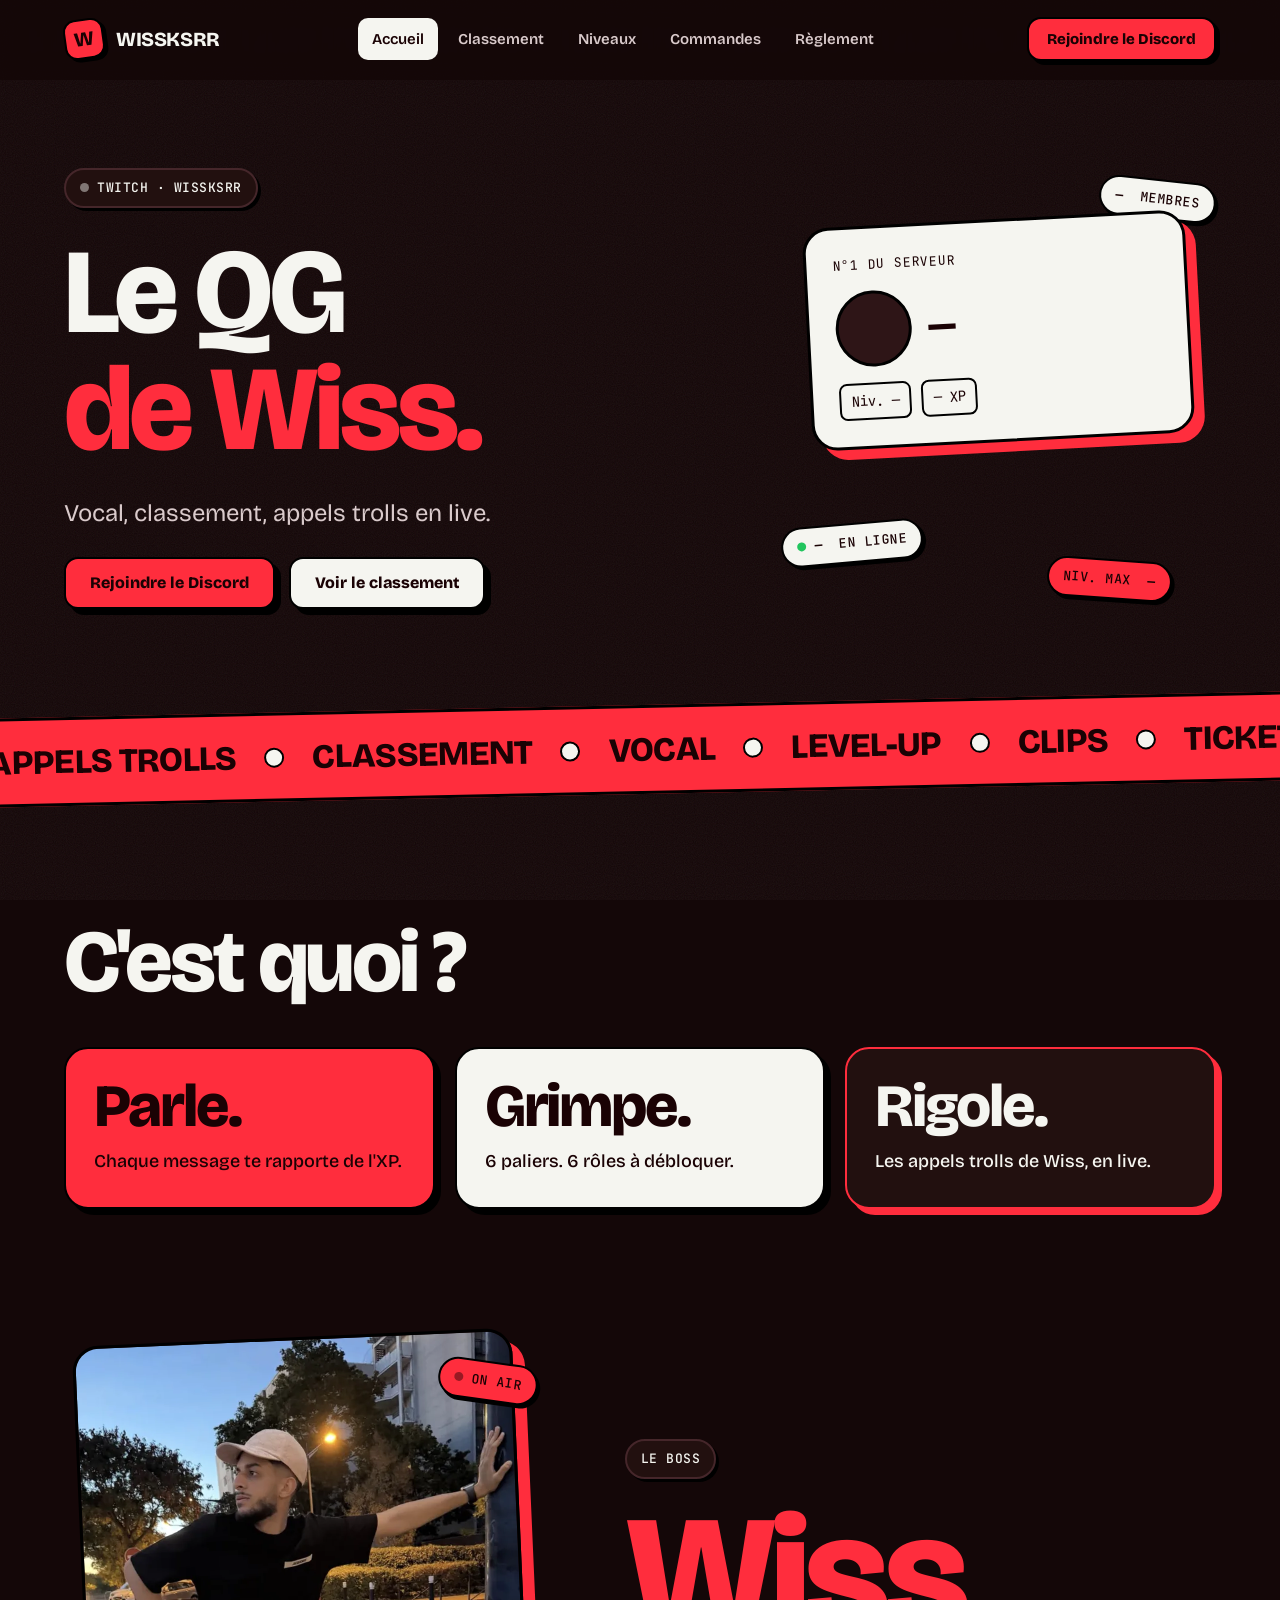
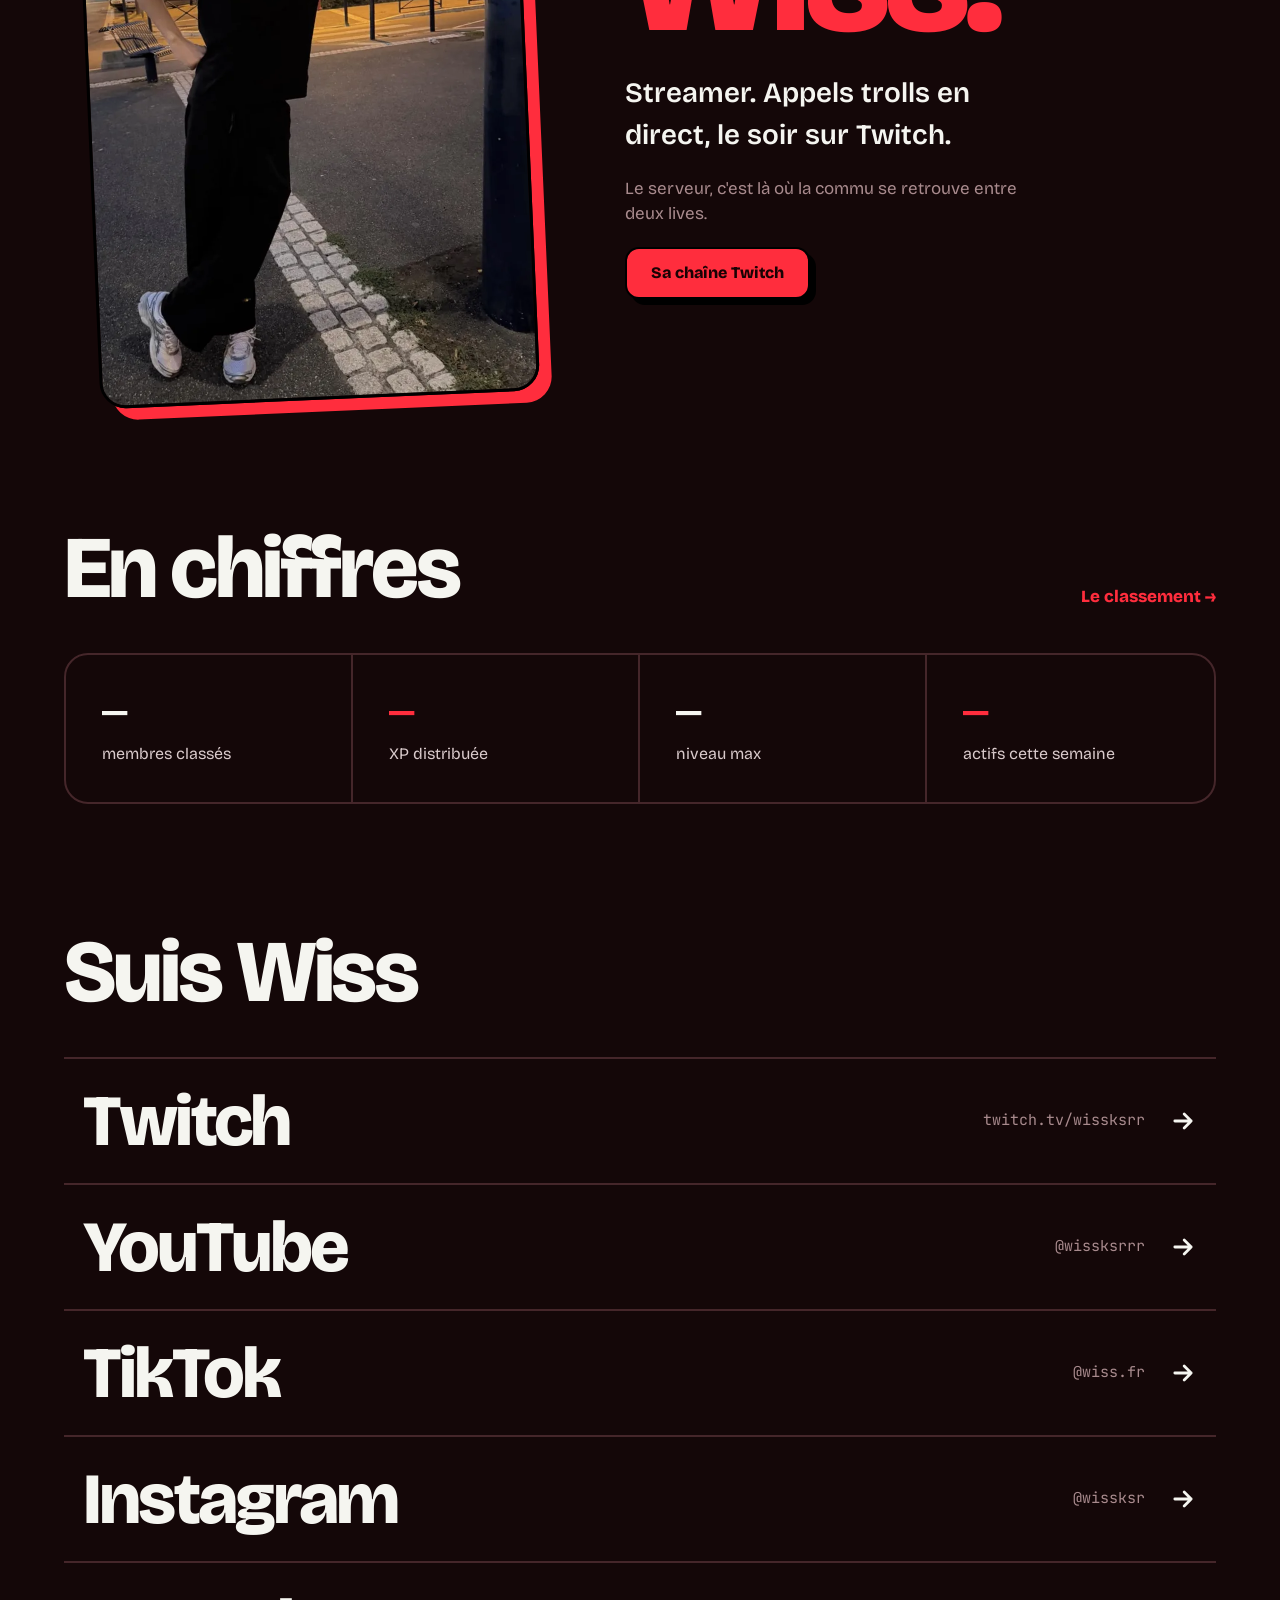
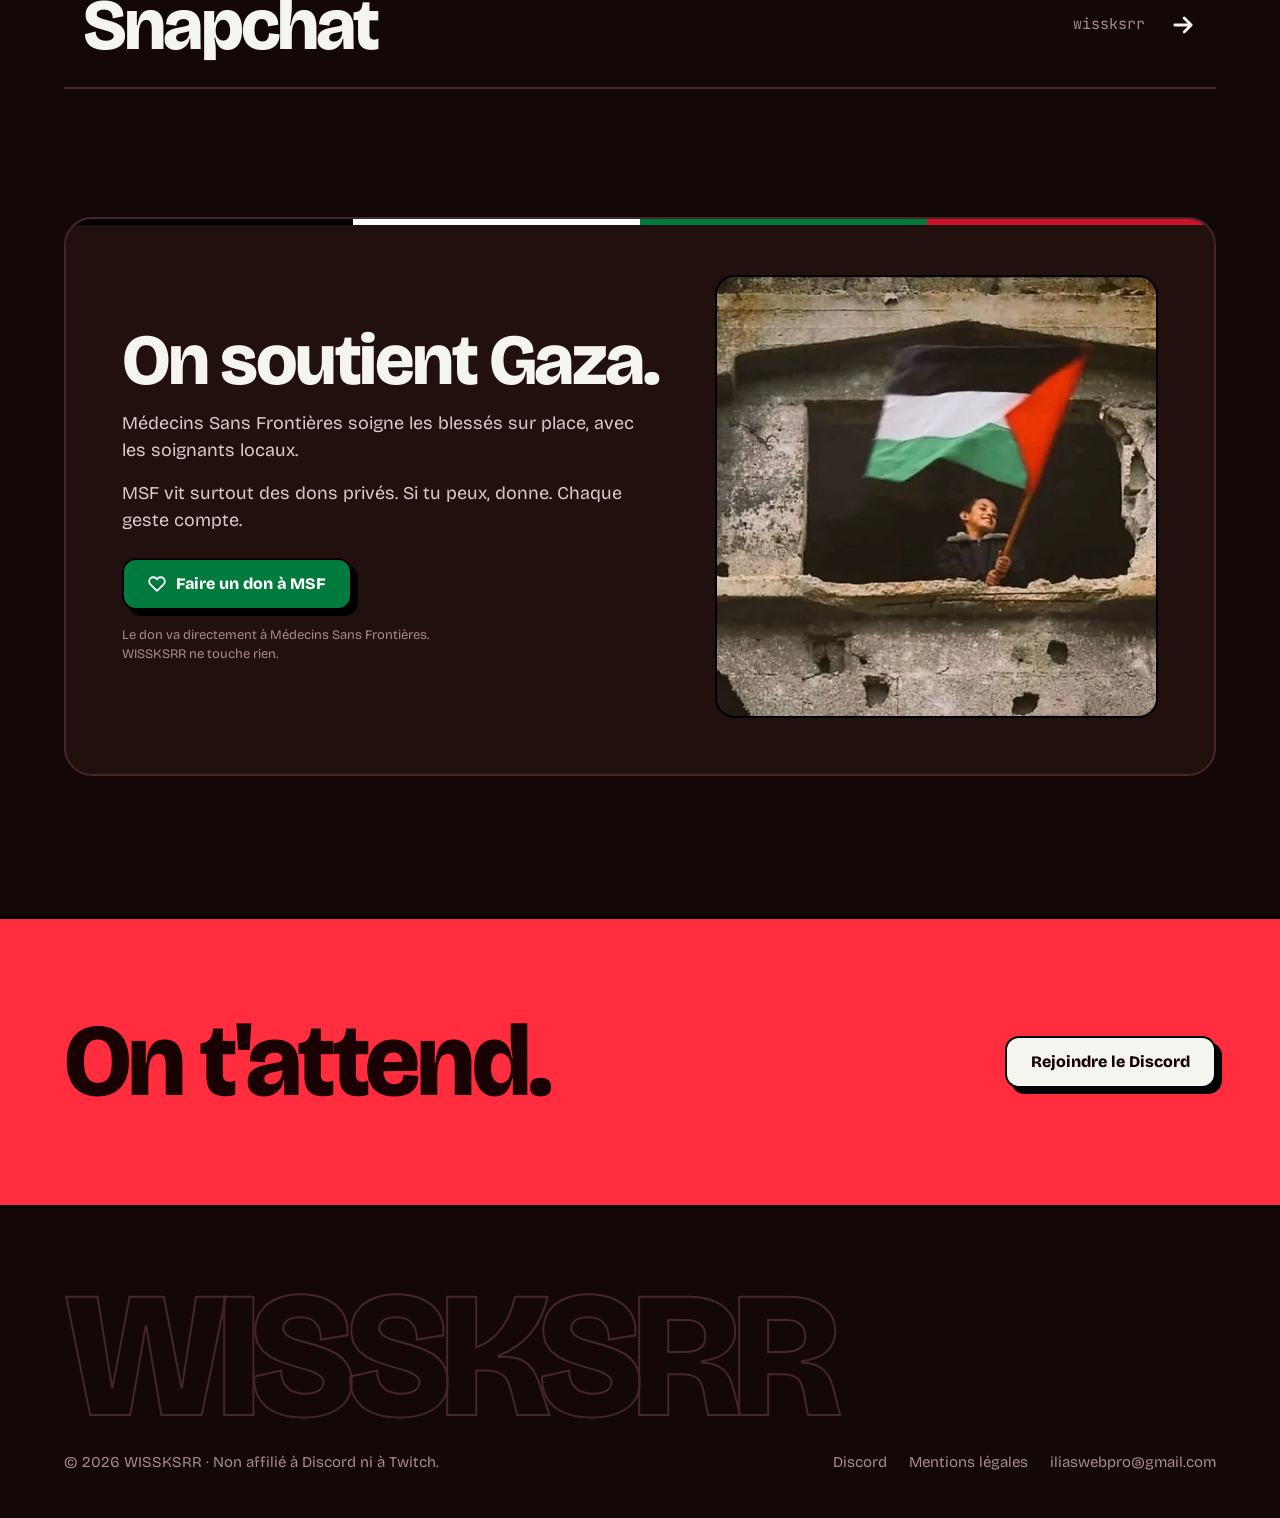
==== index.html @ 40c796dd "first commit" ====
<!doctype html>
<html lang="fr">
<head>
<meta charset="utf-8">
<meta name="viewport" content="width=device-width, initial-scale=1, viewport-fit=cover">
<title>WISSKSRR · Le Discord de Wiss</title>
<meta name="description" content="Le Discord de Wiss : vocal, classement, appels trolls en live.">
<meta name="theme-color" content="#140708">
<meta property="og:title" content="WISSKSRR · Le Discord de Wiss">
<meta property="og:description" content="Le Discord de Wiss : vocal, classement, appels trolls en live.">
<meta property="og:type" content="website">
<link rel="icon" href="data:image/svg+xml,%3Csvg xmlns='http://www.w3.org/2000/svg' viewBox='0 0 64 64'%3E%3Crect x='4' y='4' width='56' height='56' rx='14' fill='%23FF2D3D' stroke='%23000' stroke-width='4'/%3E%3Ctext x='32' y='45' font-family='Arial Black,sans-serif' font-size='34' font-weight='900' fill='%231A0A10' text-anchor='middle'%3EW%3C/text%3E%3C/svg%3E">
<link rel="preconnect" href="https://fonts.googleapis.com">
<link rel="preconnect" href="https://fonts.gstatic.com" crossorigin>
<link href="https://fonts.googleapis.com/css2?family=Bricolage+Grotesque:opsz,wght@12..96,400;12..96,500;12..96,600;12..96,700;12..96,800&family=JetBrains+Mono:wght@400;500&display=swap" rel="stylesheet">
<link rel="stylesheet" href="style.css">
</head>
<body data-page="index">
<a class="sr-only" href="#contenu">Aller au contenu</a>
<header class="entete" id="entete">
  <div class="conteneur entete-inner">
    <a class="logo" href="index.html"><span class="logo-w" aria-hidden="true">W</span>WISSKSRR</a>
    <nav class="nav" id="nav" aria-label="Navigation principale">
      <a href="index.html" aria-current="page">Accueil</a>
      <a href="classement.html">Classement</a>
      <a href="niveaux.html">Niveaux</a>
      <a href="commandes.html">Commandes</a>
      <a href="reglement.html">Règlement</a>
    </nav>
    <a class="btn btn-rouge btn-petit" href="https://discord.gg/wiss" target="_blank" rel="noopener">Rejoindre le Discord</a>
    <button class="menu-btn" id="menu-btn" type="button" aria-label="Ouvrir le menu" aria-expanded="false" aria-controls="nav">
      <svg width="22" height="22" viewBox="0 0 24 24" fill="none" stroke="currentColor" stroke-width="2.4" stroke-linecap="round"><path d="M4 7h16M4 12h16M4 17h16"/></svg>
    </button>
  </div>
</header>
<main id="contenu">
  <section class="hero">
    <div class="conteneur hero-grille">
      <div class="hero-texte">
        <a class="sticker sticker-sombre statut-live" href="https://www.twitch.tv/wissksrr" target="_blank" rel="noopener"><span class="point" aria-hidden="true"></span><span class="statut-texte">Twitch · wissksrr</span></a>
        <h1><span class="souligne">Le QG</span><span class="ligne-2">de Wiss.</span></h1>
        <p class="accroche">Vocal, classement, appels trolls en live.</p>
        <div class="actions">
          <a class="btn btn-rouge" href="https://discord.gg/wiss" target="_blank" rel="noopener">Rejoindre le Discord</a>
          <a class="btn btn-clair" href="classement.html">Voir le classement</a>
        </div>
      </div>

      <div class="pile" aria-label="Le serveur en ce moment">
        <span class="sticker sticker-neon s1"><b id="c-membres" class="chargement">0000</b>&nbsp;membres</span>
        <a class="carte-top1" href="classement.html">
          <span class="label">N°1 du serveur</span>
          <div class="qui" id="top1-qui"><div class="avatar chargement" aria-hidden="true"></div><span class="pseudo chargement">Pseudo</span></div>
          <div class="badges"><span id="top1-niv">Niv. —</span><span id="top1-xp">— XP</span></div>
        </a>
        <span class="sticker sticker-clair s2"><span class="point" style="background:#22C55E;opacity:1" aria-hidden="true"></span><b id="c-en-ligne" class="chargement">000</b>&nbsp;en ligne</span>
        <span class="sticker sticker-rouge s3">Niv. max&nbsp;<b id="c-niv-max" class="chargement">00</b></span>
      </div>
    </div>
  </section>

  <div class="bandeau" aria-hidden="true">
    <div class="bandeau-piste"><span>Appels trolls</span><span>Classement</span><span>Vocal</span><span>Level-up</span><span>Clips</span><span>Tickets</span><span>Appels trolls</span><span>Classement</span><span>Vocal</span><span>Level-up</span><span>Clips</span><span>Tickets</span><span>Appels trolls</span><span>Classement</span><span>Vocal</span><span>Level-up</span><span>Clips</span><span>Tickets</span><span>Appels trolls</span><span>Classement</span><span>Vocal</span><span>Level-up</span><span>Clips</span><span>Tickets</span></div>
  </div>

  <section class="section">
    <div class="conteneur">
      <div class="section-titre"><h2>C'est quoi ?</h2></div>
      <div class="trois">
        <div class="bloc bloc-rouge"><h3>Parle.</h3><p>Chaque message te rapporte de l'XP.</p></div>
        <div class="bloc bloc-neon"><h3>Grimpe.</h3><p>6 paliers. 6 rôles à débloquer.</p></div>
        <div class="bloc bloc-contour"><h3>Rigole.</h3><p>Les appels trolls de Wiss, en live.</p></div>
      </div>
    </div>
  </section>

  <section class="section">
    <div class="conteneur wiss">
      <figure class="wiss-photo">
        <img src="assets/wiss.webp" alt="Wiss, debout sous un lampadaire le soir" width="720" height="1090" loading="lazy">
        <span class="sticker sticker-rouge wiss-onair"><span class="point" aria-hidden="true"></span>On air</span>
      </figure>
      <div class="wiss-texte">
        <span class="sticker sticker-sombre">Le boss</span>
        <h2>Wiss.</h2>
        <p>Streamer. Appels trolls en direct, le soir sur Twitch.</p>
        <p class="wiss-petit">Le serveur, c'est là où la commu se retrouve entre deux lives.</p>
        <div class="actions">
          <a class="btn btn-rouge" href="https://www.twitch.tv/wissksrr" target="_blank" rel="noopener">Sa chaîne Twitch</a>
        </div>
      </div>
    </div>
  </section>

  <section class="section">
    <div class="conteneur">
      <div class="section-titre"><h2>En chiffres</h2><a class="lien" href="classement.html">Le classement →</a></div>
      <div class="chiffres">
        <div class="chiffre"><span class="valeur chargement" id="s-classes">0000</span><span class="libelle">membres classés</span></div>
        <div class="chiffre"><span class="valeur chargement" id="s-xp">0000</span><span class="libelle">XP distribuée</span></div>
        <div class="chiffre"><span class="valeur chargement" id="s-max">00</span><span class="libelle">niveau max</span></div>
        <div class="chiffre"><span class="valeur chargement" id="s-actifs">000</span><span class="libelle">actifs cette semaine</span></div>
      </div>
    </div>
  </section>

  <section class="section">
    <div class="conteneur">
      <div class="section-titre"><h2>Suis Wiss</h2></div>
      <ul class="reseaux">
      <li><a href="https://www.twitch.tv/wissksrr" target="_blank" rel="noopener" style="--hover:#BF94FF"><span class="nom">Twitch</span><span class="compte">twitch.tv/wissksrr</span><svg width="28" height="28" viewBox="0 0 24 24" fill="none" stroke="currentColor" stroke-width="2.4" stroke-linecap="round" stroke-linejoin="round" aria-hidden="true"><path d="M5 12h14M13 6l6 6-6 6"/></svg></a></li>
      <li><a href="https://www.youtube.com/@wissksrrr" target="_blank" rel="noopener" style="--hover:#FF6B6B"><span class="nom">YouTube</span><span class="compte">@wissksrrr</span><svg width="28" height="28" viewBox="0 0 24 24" fill="none" stroke="currentColor" stroke-width="2.4" stroke-linecap="round" stroke-linejoin="round" aria-hidden="true"><path d="M5 12h14M13 6l6 6-6 6"/></svg></a></li>
      <li><a href="https://www.tiktok.com/@wiss.fr" target="_blank" rel="noopener" style="--hover:#5CF2E8"><span class="nom">TikTok</span><span class="compte">@wiss.fr</span><svg width="28" height="28" viewBox="0 0 24 24" fill="none" stroke="currentColor" stroke-width="2.4" stroke-linecap="round" stroke-linejoin="round" aria-hidden="true"><path d="M5 12h14M13 6l6 6-6 6"/></svg></a></li>
      <li><a href="https://www.instagram.com/wissksr/" target="_blank" rel="noopener" style="--hover:#FF5FA2"><span class="nom">Instagram</span><span class="compte">@wissksr</span><svg width="28" height="28" viewBox="0 0 24 24" fill="none" stroke="currentColor" stroke-width="2.4" stroke-linecap="round" stroke-linejoin="round" aria-hidden="true"><path d="M5 12h14M13 6l6 6-6 6"/></svg></a></li>
      <li><a href="https://www.snapchat.com/add/wissksrr" target="_blank" rel="noopener" style="--hover:#FFD60A"><span class="nom">Snapchat</span><span class="compte">wissksrr</span><svg width="28" height="28" viewBox="0 0 24 24" fill="none" stroke="currentColor" stroke-width="2.4" stroke-linecap="round" stroke-linejoin="round" aria-hidden="true"><path d="M5 12h14M13 6l6 6-6 6"/></svg></a></li>
      </ul>
    </div>
  </section>

  <section class="section">
    <div class="conteneur">
      <div class="gaza">
        <div class="gaza-texte">
          <h2>On soutient Gaza.</h2>
          <p>Médecins Sans Frontières soigne les blessés sur place, avec les soignants locaux.</p>
          <p>MSF vit surtout des dons privés. Si tu peux, donne. Chaque geste compte.</p>
          <a class="btn btn-gaza" href="https://soutenir.msf.fr/fonds-urgence-gaza/~mon-don" target="_blank" rel="noopener">
            <svg width="18" height="18" viewBox="0 0 24 24" fill="none" stroke="currentColor" stroke-width="2.4" stroke-linecap="round" stroke-linejoin="round" aria-hidden="true"><path d="M20.8 4.6a5.5 5.5 0 0 0-7.8 0L12 5.7l-1-1.1a5.5 5.5 0 0 0-7.8 7.8L12 21.2l8.8-8.8a5.5 5.5 0 0 0 0-7.8z"/></svg>
            Faire un don à MSF
          </a>
          <p class="gaza-note">Le don va directement à Médecins Sans Frontières. WISSKSRR ne touche rien.</p>
        </div>
        <img class="gaza-photo" src="assets/gaza.webp" alt="Un enfant brandit le drapeau palestinien à la fenêtre d'un immeuble détruit" width="720" height="717" loading="lazy">
      </div>
    </div>
  </section>

  <section class="final">
    <div class="conteneur final-inner">
      <h2>On t'attend.</h2>
      <a class="btn btn-clair" href="https://discord.gg/wiss" target="_blank" rel="noopener">Rejoindre le Discord</a>
    </div>
  </section>
</main>
<footer class="pied">
  <div class="conteneur">
    <div class="marque-geante" aria-hidden="true">WISSKSRR</div>
    <div class="pied-inner">
      <span>© <span class="annee">2026</span> WISSKSRR · Non affilié à Discord ni à Twitch.</span>
      <nav aria-label="Liens du pied de page">
        <a href="https://discord.gg/wiss" target="_blank" rel="noopener">Discord</a>
        <a href="mentions.html">Mentions légales</a>
        <a href="mailto:iliaswebpro@gmail.com">iliaswebpro@gmail.com</a>
      </nav>
    </div>
  </div>
</footer>
<div class="halo" aria-hidden="true"></div>
<script src="app.js" defer></script>
</body>
</html>
---- style.css ----
/* ============================================================
   WISSKSRR — palette « On Air » : rouge antenne sur cabine sombre
   ============================================================ */
:root {
  color-scheme: dark;
  --fond: #140708;
  --surface: #22100F;
  --surface-2: #2E1517;
  --trait: #45262A;
  --texte: #F5F5F0;
  --texte-2: #D9CACB;
  --texte-3: #A88A8D;
  --rouge: #FF2D3D;
  --neon: #F5F5F0;
  --encre: #1A0204;
  --ombre: 6px 6px 0 #000;
  --ombre-rouge: 6px 6px 0 var(--rouge);
  --titre: "Bricolage Grotesque", "Arial Black", system-ui, sans-serif;
  --mono: "JetBrains Mono", ui-monospace, Consolas, monospace;
  --max: 1240px;
  --gouttiere: clamp(16px, 5vw, 72px);
}

* { box-sizing: border-box; }
html { scroll-behavior: smooth; }
body {
  margin: 0;
  min-height: 100vh;
  display: flex; flex-direction: column;
  background: var(--fond);
  color: var(--texte);
  font-family: var(--titre);
  font-size: 17px;
  line-height: 1.5;
  -webkit-font-smoothing: antialiased;
}
/* grain léger */
body::before {
  content: ""; position: fixed; inset: 0; pointer-events: none; z-index: 0; opacity: .07;
  background-image: url("data:image/svg+xml,%3Csvg xmlns='http://www.w3.org/2000/svg' width='160' height='160'%3E%3Cfilter id='n'%3E%3CfeTurbulence type='fractalNoise' baseFrequency='.9' numOctaves='3' stitchTiles='stitch'/%3E%3C/filter%3E%3Crect width='100%25' height='100%25' filter='url(%23n)'/%3E%3C/svg%3E");
}
body > * { position: relative; z-index: 1; }
main { flex-grow: 1; overflow-x: clip; }
img { max-width: 100%; display: block; }
a { color: inherit; text-decoration: none; }
h1, h2, h3 { margin: 0; font-weight: 800; line-height: .92; letter-spacing: -0.035em; text-wrap: balance; }
p { margin: 0; }
:focus-visible { outline: 3px solid var(--neon); outline-offset: 3px; }
::selection { background: var(--rouge); color: var(--encre); }

.conteneur { width: 100%; max-width: calc(var(--max) + 2 * var(--gouttiere)); margin: 0 auto; padding-inline: var(--gouttiere); }
.sr-only { position: absolute; width: 1px; height: 1px; overflow: hidden; clip: rect(0 0 0 0); white-space: nowrap; }
.mono { font-family: var(--mono); }
.rouge { color: var(--rouge); }
.neon { color: var(--neon); }

/* ---------- Boutons ---------- */
.btn {
  display: inline-flex; align-items: center; justify-content: center; gap: 10px;
  min-height: 52px; padding: 0 24px;
  border: 2px solid #000; border-radius: 14px;
  font-family: var(--titre); font-weight: 800; font-size: 16px;
  box-shadow: var(--ombre);
  transition: transform .15s ease, box-shadow .15s ease;
}
.btn:hover { transform: translate(-2px, -2px); box-shadow: 8px 8px 0 #000; }
.btn:active { transform: translate(4px, 4px); box-shadow: 2px 2px 0 #000; }
.btn-rouge { background: var(--rouge); color: var(--encre); }
.btn-neon { background: var(--neon); color: var(--encre); }
.btn-clair { background: var(--texte); color: var(--encre); }
.btn-petit { min-height: 44px; padding: 0 18px; font-size: 15px; box-shadow: 4px 4px 0 #000; }

/* ---------- En-tête ---------- */
.entete { position: sticky; top: env(safe-area-inset-top, 0px); z-index: 50; background: rgba(20, 7, 8, .86); backdrop-filter: blur(12px); -webkit-backdrop-filter: blur(12px); border-bottom: 2px solid transparent; transition: border-color .2s; }
.entete.defile { border-bottom-color: #000; }
.entete-inner { display: flex; align-items: center; justify-content: space-between; gap: 20px; height: 78px; }
.logo { display: flex; align-items: center; gap: 12px; font-weight: 800; font-size: 20px; letter-spacing: -0.02em; }
.logo-w {
  width: 40px; height: 40px; display: grid; place-items: center;
  background: var(--rouge); color: var(--encre); border: 2px solid #000; border-radius: 12px;
  font-size: 20px; transform: rotate(-8deg); box-shadow: 3px 3px 0 #000; transition: transform .2s;
}
.logo:hover .logo-w { transform: rotate(6deg) scale(1.06); }
.nav { display: flex; gap: 6px; }
.nav a { padding: 10px 14px; border-radius: 10px; font-weight: 600; font-size: 15px; color: var(--texte-2); transition: background-color .15s, color .15s; }
.nav a:hover { background: var(--surface); color: var(--texte); }
.nav a[aria-current="page"] { background: var(--texte); color: var(--encre); }
.menu-btn { display: none; width: 46px; height: 46px; border-radius: 12px; border: 2px solid var(--texte); background: none; color: var(--texte); cursor: pointer; place-items: center; }
@media (max-width: 960px) {
  .nav { position: absolute; top: 78px; left: 0; right: 0; flex-direction: column; gap: 0; padding: 10px var(--gouttiere) 22px; background: var(--fond); border-bottom: 2px solid #000; display: none; }
  .nav.ouvert { display: flex; }
  .nav a { padding: 16px 4px; font-size: 22px; font-weight: 800; border-radius: 0; border-bottom: 1px solid var(--surface-2); }
  .nav a[aria-current="page"] { background: none; color: var(--rouge); }
  .menu-btn { display: grid; }
  .entete .btn { display: none; }
}

/* ---------- Stickers ---------- */
.sticker {
  display: inline-flex; align-items: center; gap: 8px;
  padding: 8px 14px; border: 2px solid #000; border-radius: 999px;
  font-family: var(--mono); font-size: 13px; font-weight: 500; text-transform: uppercase; letter-spacing: .04em;
  box-shadow: 3px 3px 0 #000; white-space: nowrap;
}
.sticker-neon { background: var(--neon); color: var(--encre); }
.sticker-rouge { background: var(--rouge); color: var(--encre); }
.sticker-clair { background: var(--texte); color: var(--encre); }
.sticker-sombre { background: var(--surface); color: var(--texte); border-color: var(--trait); }
.point { width: 9px; height: 9px; border-radius: 50%; background: currentColor; opacity: .45; flex-shrink: 0; }
.en-direct .point { background: var(--rouge); opacity: 1; animation: pulse 1.4s ease-in-out infinite; }
@keyframes pulse { 50% { box-shadow: 0 0 0 6px rgba(255, 45, 61, 0); } 0%, 100% { box-shadow: 0 0 0 0 rgba(255, 45, 61, .7); } }

/* ---------- Titres de page ---------- */
.titre-page { padding-block: clamp(48px, 8vw, 96px) clamp(32px, 5vw, 56px); display: flex; flex-direction: column; gap: 18px; align-items: flex-start; }
.titre-page h1 { font-size: clamp(56px, 11vw, 150px); }
.titre-page p { font-size: clamp(18px, 2vw, 22px); color: var(--texte-2); max-width: 36ch; }

/* ---------- Accueil : hero ---------- */
.hero { padding: clamp(40px, 7vw, 88px) 0 clamp(56px, 8vw, 96px); }
.hero-grille { display: grid; grid-template-columns: minmax(0, 1.5fr) minmax(0, 1fr); gap: clamp(32px, 5vw, 64px); align-items: center; }
.hero-texte { display: flex; flex-direction: column; gap: 26px; align-items: flex-start; }
.hero h1 { font-size: clamp(60px, 9.4vw, 140px); line-height: .98; }
.hero h1 .ligne-2 { color: var(--rouge); display: block; }
.hero h1 .souligne { position: relative; white-space: nowrap; }
.hero .accroche { font-size: clamp(19px, 2.2vw, 24px); color: var(--texte-2); }
.actions { display: flex; flex-wrap: wrap; gap: 14px; }

.pile { position: relative; min-height: 420px; }
.carte-top1 {
  position: absolute; top: 40px; left: 6%; right: 6%;
  background: var(--texte); color: var(--encre); border: 3px solid #000; border-radius: 26px;
  padding: 26px; box-shadow: 10px 10px 0 var(--rouge); transform: rotate(-3deg);
  display: flex; flex-direction: column; gap: 16px;
}
.carte-top1 .label { font-family: var(--mono); font-size: 13px; text-transform: uppercase; letter-spacing: .06em; }
.carte-top1 .qui { display: flex; align-items: center; gap: 16px; }
.carte-top1 .avatar { width: 76px; height: 76px; border: 3px solid #000; font-size: 28px; }
.carte-top1 .pseudo { font-size: clamp(26px, 3vw, 36px); font-weight: 800; letter-spacing: -0.03em; line-height: 1; overflow-wrap: anywhere; }
.carte-top1 .badges { display: flex; gap: 10px; flex-wrap: wrap; }
.carte-top1 .badges span { font-family: var(--mono); font-size: 14px; padding: 6px 10px; border: 2px solid #000; border-radius: 8px; }
.pile .s1 { position: absolute; top: 0; right: 0; transform: rotate(6deg); }
.pile .s2 { position: absolute; bottom: 36px; left: 0; transform: rotate(-5deg); }
.pile .s3 { position: absolute; bottom: 0; right: 10%; transform: rotate(4deg); }
@media (max-width: 900px) {
  .hero-grille { grid-template-columns: 1fr; }
  .pile { min-height: 360px; max-width: 460px; width: 100%; }
}

/* ---------- Bandeau défilant ---------- */
.bandeau { background: var(--rouge); color: var(--encre); border-block: 3px solid #000; overflow: hidden; transform: rotate(-1.2deg); margin: 0 -2vw; }
.bandeau-piste { display: flex; width: max-content; animation: defile 26s linear infinite; }
.bandeau-piste span { display: flex; align-items: center; gap: 28px; padding: 16px 14px; font-weight: 800; font-size: clamp(22px, 3vw, 34px); letter-spacing: -0.02em; text-transform: uppercase; white-space: nowrap; }
.bandeau-piste span::after { content: ""; width: 16px; height: 16px; background: var(--neon); border: 2px solid #000; border-radius: 50%; }
@keyframes defile { to { transform: translateX(-50%); } }

/* ---------- Accueil : présentation ---------- */
.section { padding: clamp(72px, 10vw, 128px) 0 0; }
.section-titre { display: flex; justify-content: space-between; align-items: flex-end; gap: 16px 32px; flex-wrap: wrap; margin-bottom: clamp(28px, 4vw, 44px); }
.section-titre h2 { font-size: clamp(44px, 7vw, 88px); }
.section-titre .lien { font-weight: 800; color: var(--rouge); font-size: 17px; }
.section-titre .lien:hover { text-decoration: underline; text-underline-offset: 4px; }

.trois { display: grid; grid-template-columns: repeat(3, minmax(0, 1fr)); gap: 20px; }
.bloc { padding: 30px 28px 32px; border: 2px solid #000; border-radius: 24px; box-shadow: var(--ombre); display: flex; flex-direction: column; gap: 14px; transition: transform .2s; }
.bloc:hover { transform: rotate(-1deg) translateY(-4px); }
.bloc h3 { font-size: clamp(40px, 5vw, 60px); }
.bloc p { font-size: 18px; font-weight: 500; }
.bloc-rouge { background: var(--rouge); color: var(--encre); }
.bloc-neon { background: var(--neon); color: var(--encre); }
.bloc-contour { background: var(--surface); color: var(--texte); border-color: var(--rouge) !important; box-shadow: var(--ombre-rouge) !important; }
@media (max-width: 860px) { .trois { grid-template-columns: 1fr; } }

/* ---------- Chiffres ---------- */
.chiffres { display: grid; grid-template-columns: repeat(4, minmax(0, 1fr)); border: 2px solid var(--trait); border-radius: 24px; overflow: hidden; }
.chiffre { padding: clamp(24px, 3vw, 36px); display: flex; flex-direction: column; gap: 8px; border-right: 2px solid var(--trait); }
.chiffre:last-child { border-right: none; }
.chiffre .valeur { font-family: var(--mono); font-weight: 500; font-size: clamp(28px, 3.3vw, 46px); letter-spacing: -0.05em; line-height: 1; font-variant-numeric: tabular-nums; }
.chiffre:nth-child(odd) .valeur { color: var(--texte); }
.chiffre:nth-child(even) .valeur { color: var(--rouge); }
.chiffre .libelle { color: var(--texte-2); font-size: 16px; }
@media (max-width: 860px) {
  .chiffres { grid-template-columns: repeat(2, minmax(0, 1fr)); }
  .chiffre:nth-child(2) { border-right: none; }
  .chiffre:nth-child(-n+2) { border-bottom: 2px solid var(--trait); }
}

/* ---------- Réseaux ---------- */
.reseaux { list-style: none; margin: 0; padding: 0; border-top: 2px solid var(--trait); }
.reseaux a {
  display: grid; grid-template-columns: minmax(0, 1fr) auto auto; align-items: center; gap: 24px;
  padding: clamp(18px, 2.4vw, 26px) clamp(8px, 1.5vw, 20px); border-bottom: 2px solid var(--trait);
  transition: background-color .2s, color .2s, padding .2s;
}
.reseaux .nom { font-size: clamp(34px, 6vw, 72px); font-weight: 800; letter-spacing: -0.04em; line-height: 1; }
.reseaux .compte { font-family: var(--mono); font-size: 15px; color: var(--texte-3); }
.reseaux svg { transition: transform .2s; }
.reseaux a:hover { background: var(--hover, var(--rouge)); color: var(--encre); padding-left: clamp(20px, 3vw, 40px); }
.reseaux a:hover .compte { color: var(--encre); }
.reseaux a:hover svg { transform: rotate(-45deg); }
@media (max-width: 560px) { .reseaux .compte { display: none; } }

/* ---------- Appel final ---------- */
.final { margin-top: clamp(80px, 11vw, 140px); background: var(--rouge); color: var(--encre); border-block: 3px solid #000; }
.final-inner { padding-block: clamp(56px, 8vw, 96px); display: flex; justify-content: space-between; align-items: center; gap: 32px; flex-wrap: wrap; }
.final h2 { font-size: clamp(48px, 8vw, 112px); }

/* ---------- Pied de page ---------- */
.pied { padding: 40px 0 44px; background: var(--fond); }
.pied-inner { display: flex; justify-content: space-between; align-items: center; gap: 16px 32px; flex-wrap: wrap; font-size: 15px; color: var(--texte-3); }
.pied nav { display: flex; gap: 22px; flex-wrap: wrap; }
.pied a:hover { color: var(--texte); }
.marque-geante { font-weight: 800; font-size: clamp(56px, 14vw, 216px); letter-spacing: -0.06em; line-height: .8; color: transparent; -webkit-text-stroke: 2px var(--trait); padding: 36px 0 24px; overflow: hidden; white-space: nowrap; user-select: none; }

/* ---------- Avatars ---------- */
.avatar { border-radius: 50%; background: var(--surface-2); object-fit: cover; flex-shrink: 0; display: grid; place-items: center; font-weight: 800; color: var(--texte-2); border: 2px solid #000; }

/* ---------- Classement ---------- */
.podium { display: grid; grid-template-columns: repeat(3, minmax(0, 1fr)); gap: 20px; align-items: end; }
.place { border: 3px solid #000; border-radius: 26px; padding: 24px; display: flex; flex-direction: column; gap: 14px; color: var(--encre); box-shadow: var(--ombre); min-width: 0; }
.place-1 { background: var(--rouge); min-height: 360px; order: 2; transform: rotate(-1.5deg); }
.place-2 { background: var(--texte); min-height: 310px; order: 1; transform: rotate(1.5deg); }
.place-3 { background: var(--surface-2); color: var(--texte); border-color: var(--rouge); min-height: 280px; order: 3; transform: rotate(2deg); }
.place .rang { font-size: clamp(64px, 8vw, 110px); font-weight: 800; line-height: .8; letter-spacing: -0.06em; }
.place .avatar { width: 64px; height: 64px; font-size: 24px; margin-top: auto; }
.place .pseudo { font-size: clamp(22px, 2.4vw, 30px); font-weight: 800; letter-spacing: -0.03em; line-height: 1.05; overflow-wrap: anywhere; }
.place .detail { font-family: var(--mono); font-size: 14px; }
@media (max-width: 760px) {
  .podium { grid-template-columns: 1fr; }
  .place { min-height: 0 !important; order: 0 !important; transform: none; flex-direction: row; align-items: center; flex-wrap: wrap; }
  .place .rang { font-size: 56px; }
  .place .avatar { margin-top: 0; }
}

.outils { display: flex; justify-content: space-between; align-items: center; gap: 16px; flex-wrap: wrap; margin: clamp(48px, 7vw, 80px) 0 18px; }
.recherche { position: relative; flex: 1 1 280px; max-width: 420px; }
.recherche input {
  width: 100%; height: 52px; padding: 0 18px 0 48px; border-radius: 14px;
  background: var(--surface); border: 2px solid var(--trait); color: var(--texte);
  font-family: var(--titre); font-size: 16px;
}
.recherche input:focus { outline: none; border-color: var(--neon); }
.recherche svg { position: absolute; left: 16px; top: 50%; transform: translateY(-50%); color: var(--texte-3); }
.maj { font-family: var(--mono); font-size: 13px; color: var(--texte-3); }

.tableau { list-style: none; margin: 0; padding: 0; border-top: 2px solid var(--trait); }
.ligne { display: grid; grid-template-columns: 56px 44px minmax(0, 1fr) 150px 120px; align-items: center; gap: 16px; padding: 14px 8px; border-bottom: 1px solid var(--surface-2); transition: background-color .15s; }
.ligne:hover { background: var(--surface); }
.ligne .rang { font-family: var(--mono); font-size: 16px; color: var(--texte-3); }
.ligne .avatar { width: 40px; height: 40px; font-size: 15px; }
.ligne .pseudo { font-weight: 700; font-size: 17px; overflow: hidden; text-overflow: ellipsis; white-space: nowrap; }
.ligne .xp { font-family: var(--mono); font-size: 14px; color: var(--texte-2); text-align: right; }
.jauge { display: flex; flex-direction: column; gap: 6px; }
.jauge .niv { font-family: var(--mono); font-size: 13px; color: var(--texte-2); }
.jauge .barre { height: 6px; background: var(--surface-2); border-radius: 3px; overflow: hidden; }
.jauge .barre i { display: block; height: 100%; background: var(--rouge); border-radius: 3px; }
.vide { padding: 40px 8px; color: var(--texte-3); font-size: 18px; }
@media (max-width: 760px) {
  .ligne { grid-template-columns: 40px 40px minmax(0, 1fr) auto; }
  .ligne .xp { display: none; }
  .jauge { width: 84px; }
}

/* ---------- Niveaux ---------- */
.gains { display: grid; grid-template-columns: repeat(2, minmax(0, 1fr)); gap: 20px; margin-bottom: clamp(56px, 8vw, 96px); }
.gain { border: 2px solid #000; border-radius: 24px; padding: 28px; box-shadow: var(--ombre); color: var(--encre); display: flex; flex-direction: column; gap: 6px; }
.gain .combien { font-family: var(--mono); font-weight: 500; font-size: clamp(40px, 5.5vw, 68px); letter-spacing: -0.05em; line-height: 1; }
.gain .quoi { font-size: 19px; font-weight: 600; }
@media (max-width: 700px) { .gains { grid-template-columns: 1fr; } }

.echelle { list-style: none; margin: 0; padding: 0; display: flex; flex-direction: column; }
.echelon {
  display: grid; grid-template-columns: 170px minmax(0, 1fr) auto; align-items: center; gap: 24px;
  padding: clamp(18px, 2.6vw, 28px) 4px; border-bottom: 2px solid var(--trait);
}
.echelon:first-child { border-top: 2px solid var(--trait); }
.echelon .niveau { font-family: var(--mono); font-size: 15px; color: var(--texte-3); }
.echelon .niveau b { display: block; font-family: var(--titre); font-size: clamp(40px, 5vw, 64px); font-weight: 800; letter-spacing: -0.05em; line-height: 1; color: var(--texte); }
.echelon .role { font-size: clamp(30px, 4.6vw, 60px); font-weight: 800; letter-spacing: -0.04em; line-height: 1; color: var(--couleur, var(--rouge)); overflow-wrap: anywhere; }
.echelon .seuil { font-family: var(--mono); font-size: 14px; color: var(--texte-3); text-align: right; white-space: nowrap; }
.echelon:last-child .role { color: var(--neon); }
@media (max-width: 700px) {
  .echelon { grid-template-columns: 1fr; gap: 6px; }
  .echelon .seuil { text-align: left; }
}

/* ---------- Commandes ---------- */
.astuce { margin-top: 24px; display: flex; align-items: center; gap: 12px; flex-wrap: wrap; font-size: 17px; color: var(--texte-2); }
.boutons-discord { list-style: none; margin: 0; padding: 0; border-top: 2px solid var(--trait); }
.boutons-discord li { display: grid; grid-template-columns: minmax(0, 1fr) minmax(0, 1.4fr); gap: 24px; padding: 24px 4px; border-bottom: 2px solid var(--trait); align-items: baseline; }
.boutons-discord b { font-size: clamp(24px, 3vw, 36px); font-weight: 800; letter-spacing: -0.03em; line-height: 1.05; }
.boutons-discord span { font-size: 18px; color: var(--texte-2); }
@media (max-width: 860px) { .boutons-discord li { grid-template-columns: 1fr; gap: 6px; } }


/* ---------- Liste des commandes ---------- */
.barre-cmd { display: flex; justify-content: space-between; align-items: center; gap: 16px; flex-wrap: wrap; margin-bottom: 24px; }
.onglets { display: flex; gap: 8px; flex-wrap: wrap; }
.onglet {
  display: inline-flex; align-items: center; gap: 8px; min-height: 44px; padding: 0 16px;
  border-radius: 999px; border: 2px solid var(--trait); background: none; color: var(--texte-2);
  font-family: var(--titre); font-weight: 700; font-size: 15px; cursor: pointer; transition: border-color .15s, background-color .15s, color .15s;
}
.onglet span { font-family: var(--mono); font-size: 12px; padding: 2px 7px; border-radius: 999px; background: var(--surface-2); color: var(--texte-2); }
.onglet:hover { border-color: var(--texte-3); color: var(--texte); }
.onglet[aria-pressed="true"] { background: var(--rouge); border-color: #000; color: var(--encre); box-shadow: 3px 3px 0 #000; }
.onglet[aria-pressed="true"] span { background: var(--encre); color: var(--texte); }

.grille-cmd { list-style: none; margin: 0; padding: 0; display: grid; grid-template-columns: repeat(3, minmax(0, 1fr)); gap: 16px; }
.cmd { background: var(--surface); border: 2px solid var(--trait); border-radius: 20px; padding: 22px 22px 18px; display: flex; flex-direction: column; gap: 12px; transition: border-color .15s, transform .15s; }
.cmd:hover { border-color: var(--rouge); transform: translateY(-3px); }
.cmd-haut { display: flex; align-items: baseline; gap: 8px; flex-wrap: wrap; }
.cmd code { font-family: var(--mono); font-weight: 500; font-size: 19px; color: var(--texte); }
.cmd .args { font-family: var(--mono); font-size: 14px; color: var(--texte-3); }
.cmd p { font-size: 16px; color: var(--texte-2); flex-grow: 1; }
.badge { margin-left: auto; align-self: center; font-family: var(--mono); font-size: 11px; font-weight: 500; text-transform: uppercase; letter-spacing: .04em; padding: 4px 9px; border-radius: 999px; border: 2px solid #000; white-space: nowrap; }
.badge-tous { background: var(--neon); color: var(--encre); }
.badge-staff { background: none; color: var(--rouge); border-color: var(--rouge); }
.badge-admin { background: var(--rouge); color: var(--encre); }
.ou { font-size: 13px; color: var(--texte-3); padding-top: 12px; border-top: 1px solid var(--surface-2); }
.ou-salon { color: var(--rouge); font-weight: 600; }
.cmd[hidden] { display: none; }
@media (max-width: 1000px) { .grille-cmd { grid-template-columns: repeat(2, minmax(0, 1fr)); } }
@media (max-width: 640px) { .grille-cmd { grid-template-columns: 1fr; } .barre-cmd .recherche { max-width: none; } }

/* ---------- Règlement ---------- */
.regles { display: flex; flex-direction: column; gap: 14px; max-width: 900px; }
.regles details { border: 2px solid var(--trait); border-radius: 22px; background: var(--surface); transition: border-color .2s, box-shadow .2s, transform .2s; }
.regles details[open] { border-color: #000; background: var(--texte); color: var(--encre); box-shadow: var(--ombre-rouge); transform: rotate(-.4deg); }
.regles summary { list-style: none; cursor: pointer; display: flex; align-items: center; gap: 18px; padding: 22px 24px; min-height: 44px; }
.regles summary::-webkit-details-marker { display: none; }
.regles .num { font-family: var(--mono); font-size: 15px; color: var(--texte-3); width: 32px; }
.regles details[open] .num { color: var(--encre); }
.regles .intitule { flex-grow: 1; font-size: clamp(24px, 3vw, 34px); font-weight: 800; letter-spacing: -0.03em; line-height: 1.05; }
.regles .plus { width: 36px; height: 36px; border-radius: 50%; border: 2px solid currentColor; display: grid; place-items: center; flex-shrink: 0; transition: transform .25s; }
.regles details[open] .plus { transform: rotate(45deg); background: var(--rouge); border-color: #000; }
.regles ul { list-style: none; margin: 0; padding: 0 24px 26px 74px; display: flex; flex-direction: column; gap: 12px; font-size: 18px; }
.regles li { display: flex; gap: 12px; }
.regles li::before { content: ""; width: 10px; height: 10px; margin-top: 8px; border-radius: 3px; background: var(--rouge); border: 2px solid #000; flex-shrink: 0; }
@media (max-width: 560px) { .regles ul { padding-left: 24px; } .regles .num { display: none; } }

/* ---------- Mentions ---------- */
.texte-legal { max-width: 720px; display: flex; flex-direction: column; gap: 32px; font-size: 17px; }
.texte-legal h2 { font-size: 26px; margin-bottom: 8px; letter-spacing: -0.02em; }
.texte-legal p, .texte-legal li { color: var(--texte-2); }
.texte-legal ul { margin: 0; padding-left: 20px; display: flex; flex-direction: column; gap: 6px; }
.texte-legal a { color: var(--rouge); text-decoration: underline; text-underline-offset: 3px; }

/* ---------- Chargement / démo ---------- */
.chargement { color: transparent !important; background: linear-gradient(90deg, var(--surface) 0%, var(--surface-2) 50%, var(--surface) 100%); background-size: 200% 100%; animation: shimmer 1.3s linear infinite; border-radius: 8px; }
@keyframes shimmer { from { background-position: 200% 0; } to { background-position: -200% 0; } }
.bandeau-demo { background: var(--neon); color: var(--encre); text-align: center; font-family: var(--mono); font-size: 12px; padding: 6px 16px; border-bottom: 2px solid #000; }

@media (prefers-reduced-motion: reduce) {
  html { scroll-behavior: auto; }
  *, *::before, *::after { animation: none !important; transition: none !important; }
}
.avatar-vide { color: var(--texte-3); background: var(--surface-2); }
.place .avatar-vide { color: currentColor; background: rgba(0, 0, 0, .12); }

/* ---------- Halo qui suit la souris ---------- */
.halo {
  position: fixed; left: 0; top: 0; z-index: 60;
  width: 560px; height: 560px; margin: -280px 0 0 -280px; border-radius: 50%;
  background: radial-gradient(circle, rgba(255, 45, 61, .22) 0%, rgba(255, 45, 61, .08) 32%, rgba(255, 45, 61, 0) 68%);
  pointer-events: none; mix-blend-mode: screen;
  opacity: 0; transition: opacity .4s ease; will-change: transform;
}
.halo.actif { opacity: 1; }
@media (hover: none), (pointer: coarse) { .halo { display: none; } }

/* ---------- Podium : animation au survol ---------- */
.place { position: relative; overflow: hidden; transition: transform .45s cubic-bezier(.34, 1.56, .64, 1), box-shadow .3s ease; }
.place::after {
  content: ""; position: absolute; inset: -20%; pointer-events: none;
  background: linear-gradient(115deg, rgba(255,255,255,0) 42%, rgba(255,255,255,.5) 50%, rgba(255,255,255,0) 58%);
  transform: translateX(-110%);
}
.place .rang { transform-origin: left bottom; transition: transform .45s cubic-bezier(.34, 1.56, .64, 1); }
@media (hover: hover) and (min-width: 761px) {
  .place:hover { transform: rotate(0deg) translateY(-14px) scale(1.04); box-shadow: 14px 16px 0 #000; z-index: 2; }
  .place:hover::after { transform: translateX(110%); transition: transform .8s ease; }
  .place:hover .rang { transform: scale(1.15) rotate(-6deg); }
  .place:hover .avatar { animation: saute .6s ease; }
}
@keyframes saute { 0%, 100% { transform: translateY(0); } 35% { transform: translateY(-12px) rotate(-8deg); } 65% { transform: translateY(0) rotate(4deg); } }

/* ---------- Accueil : Wiss ---------- */
.wiss { display: grid; grid-template-columns: minmax(0, .9fr) minmax(0, 1.1fr); gap: clamp(40px, 6vw, 88px); align-items: center; }
.wiss-photo { margin: 0; position: relative; width: 100%; max-width: 440px; justify-self: center; }
.wiss-photo img { width: 100%; height: auto; border: 3px solid #000; border-radius: 26px; box-shadow: 12px 12px 0 var(--rouge); transform: rotate(-2.5deg); }
.wiss-onair { position: absolute; top: 24px; right: -12px; transform: rotate(8deg); }
.wiss-texte { display: flex; flex-direction: column; gap: 20px; align-items: flex-start; }
.wiss-texte h2 { font-size: clamp(80px, 13vw, 190px); color: var(--rouge); }
.wiss-texte p { font-size: clamp(20px, 2.3vw, 28px); font-weight: 600; max-width: 22ch; }
.wiss-texte .wiss-petit { font-size: 17px; font-weight: 400; color: var(--texte-3); max-width: 36ch; }
@media (max-width: 860px) { .wiss { grid-template-columns: 1fr; } .wiss-photo { max-width: 340px; } }

/* ---------- Accueil : Gaza ---------- */
.gaza {
  position: relative; overflow: hidden;
  display: grid; grid-template-columns: minmax(0, 1.1fr) minmax(0, .9fr); gap: clamp(28px, 4vw, 56px); align-items: center;
  padding: clamp(32px, 4.5vw, 56px); background: var(--surface); border: 2px solid var(--trait); border-radius: 28px;
}
.gaza::before { content: ""; position: absolute; left: 0; right: 0; top: 0; height: 6px; background: linear-gradient(90deg, #000 0 25%, #FFFFFF 25% 50%, #007A3D 50% 75%, #CE1126 75% 100%); }
.gaza-texte { display: flex; flex-direction: column; gap: 16px; align-items: flex-start; }
.gaza h2 { font-size: clamp(40px, 5.6vw, 76px); }
.gaza-texte p { font-size: 18px; color: var(--texte-2); max-width: 44ch; }
.gaza-texte .btn { margin-top: 8px; }
.btn-gaza { background: #007A3D; color: #FFFFFF; }
.gaza-texte .gaza-note { font-size: 13px; color: var(--texte-3); }
.gaza-photo { width: 100%; height: auto; aspect-ratio: 1; object-fit: cover; border: 2px solid #000; border-radius: 20px; }
@media (max-width: 860px) { .gaza { grid-template-columns: 1fr; } }
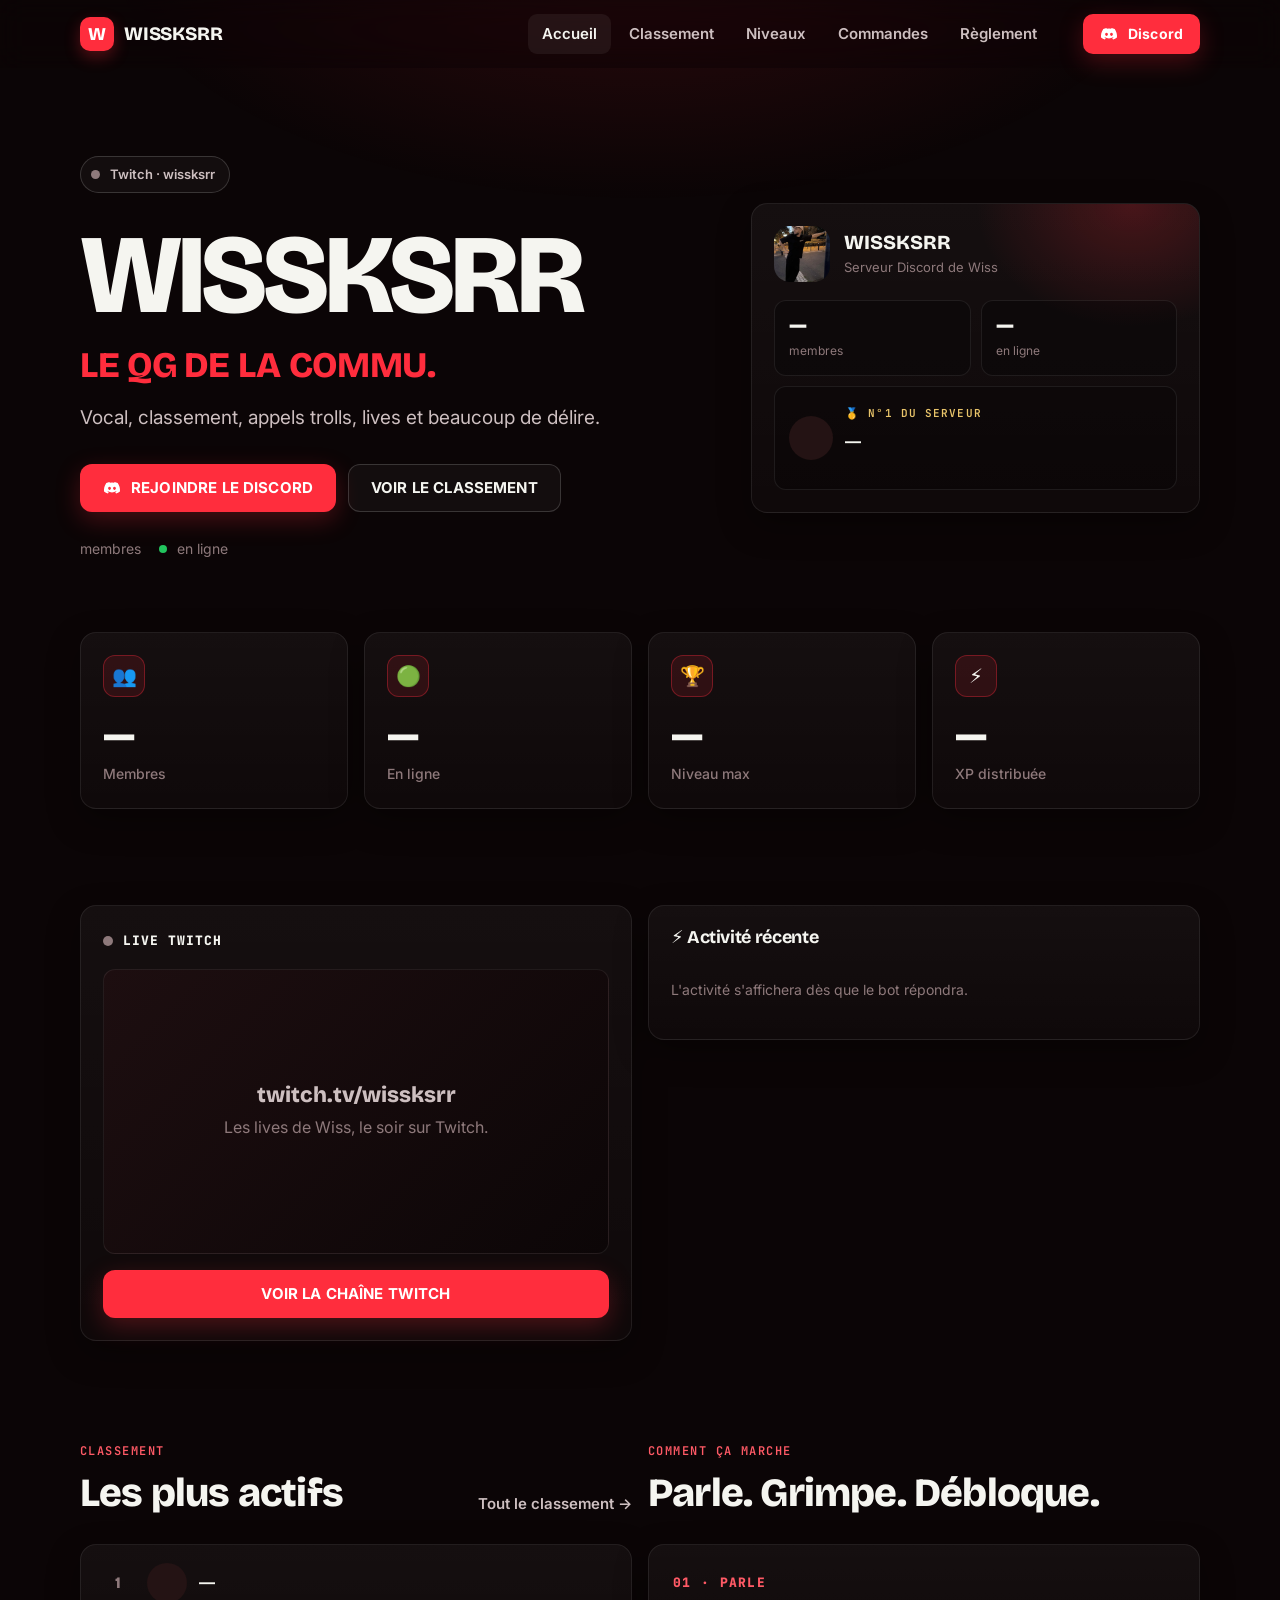
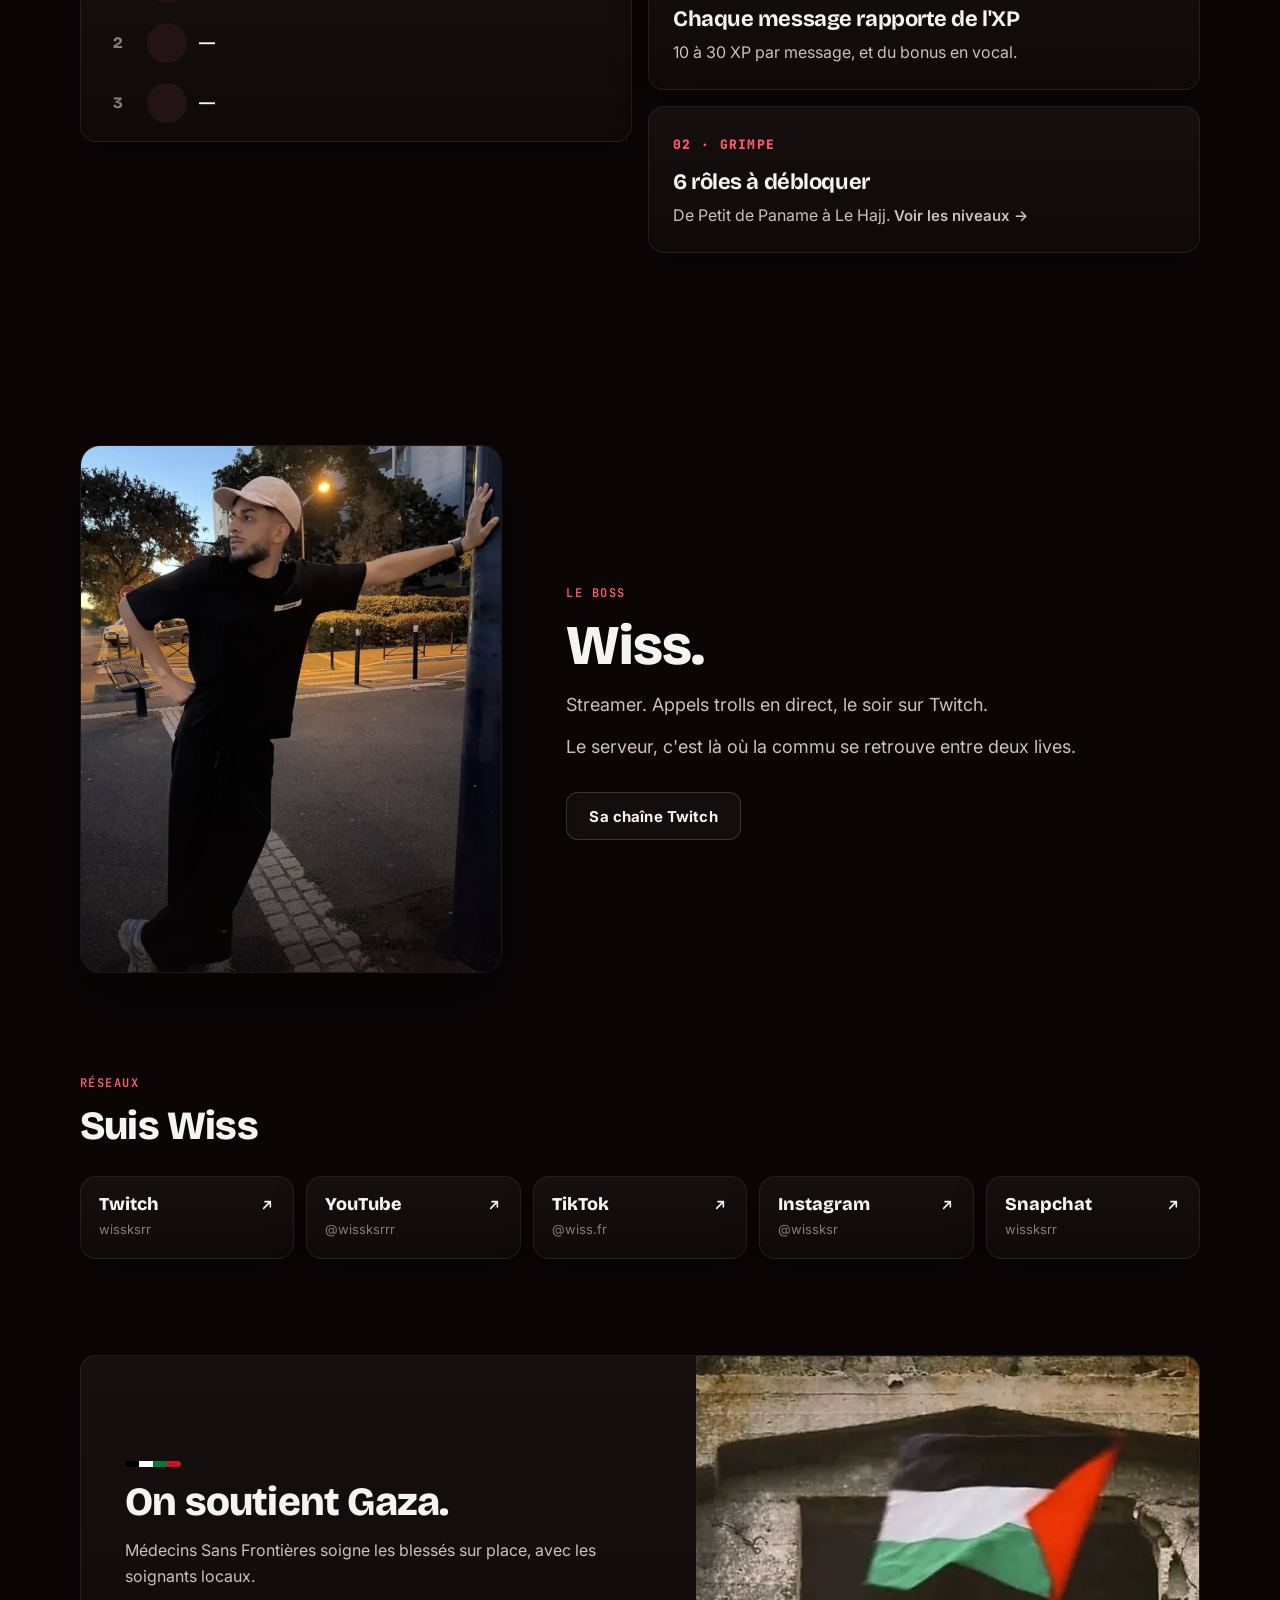
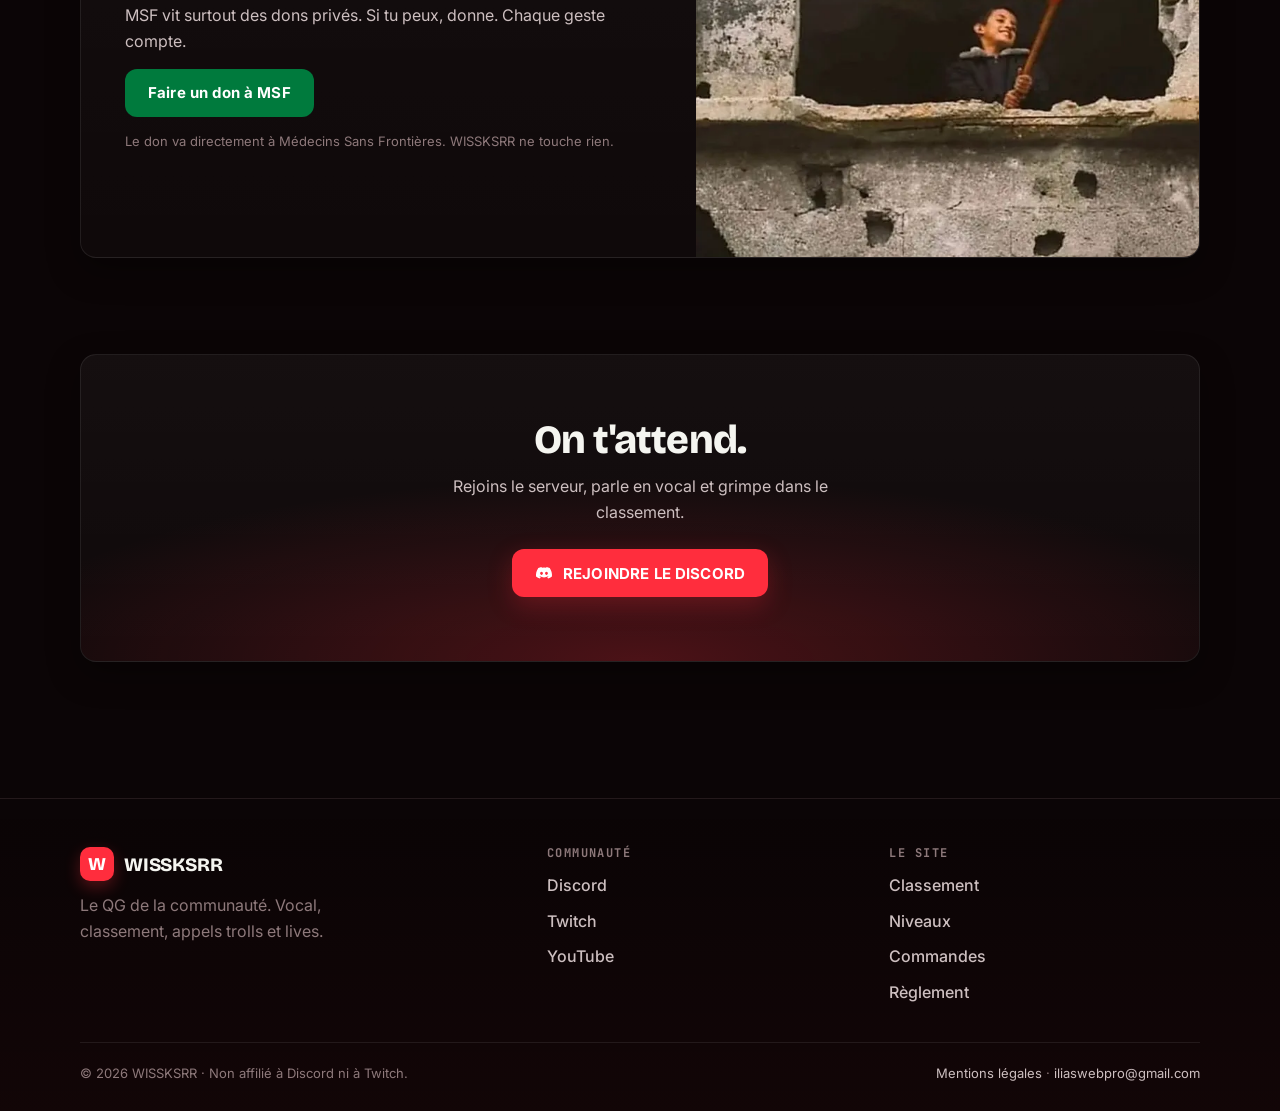
==== commit 471b3203: "refonte du site" ====
--- a/index.html
+++ b/index.html
@@ -3,159 +3,216 @@
 <head>
 <meta charset="utf-8">
 <meta name="viewport" content="width=device-width, initial-scale=1, viewport-fit=cover">
-<title>WISSKSRR · Le Discord de Wiss</title>
-<meta name="description" content="Le Discord de Wiss : vocal, classement, appels trolls en live.">
-<meta name="theme-color" content="#140708">
-<meta property="og:title" content="WISSKSRR · Le Discord de Wiss">
-<meta property="og:description" content="Le Discord de Wiss : vocal, classement, appels trolls en live.">
+<title>WISSKSRR · Le QG de la commu</title>
+<meta name="description" content="Le Discord de Wiss : vocal, classement en direct, appels trolls et lives Twitch. Rejoins la commu.">
+<meta name="theme-color" content="#0B0506">
+<link rel="canonical" href="https://wiss-site.vercel.app/">
 <meta property="og:type" content="website">
-<link rel="icon" href="data:image/svg+xml,%3Csvg xmlns='http://www.w3.org/2000/svg' viewBox='0 0 64 64'%3E%3Crect x='4' y='4' width='56' height='56' rx='14' fill='%23FF2D3D' stroke='%23000' stroke-width='4'/%3E%3Ctext x='32' y='45' font-family='Arial Black,sans-serif' font-size='34' font-weight='900' fill='%231A0A10' text-anchor='middle'%3EW%3C/text%3E%3C/svg%3E">
+<meta property="og:site_name" content="WISSKSRR">
+<meta property="og:locale" content="fr_FR">
+<meta property="og:title" content="WISSKSRR · Le QG de la commu">
+<meta property="og:description" content="Le Discord de Wiss : vocal, classement en direct, appels trolls et lives Twitch. Rejoins la commu.">
+<meta property="og:url" content="https://wiss-site.vercel.app/">
+<meta property="og:image" content="https://wiss-site.vercel.app/assets/og.png">
+<meta property="og:image:width" content="1200">
+<meta property="og:image:height" content="630">
+<meta property="og:image:alt" content="WISSKSRR, le QG de la commu">
+<meta name="twitter:card" content="summary_large_image">
+<meta name="twitter:title" content="WISSKSRR · Le QG de la commu">
+<meta name="twitter:description" content="Le Discord de Wiss : vocal, classement en direct, appels trolls et lives Twitch. Rejoins la commu.">
+<meta name="twitter:image" content="https://wiss-site.vercel.app/assets/og.png">
+<link rel="icon" href="data:image/svg+xml,%3Csvg xmlns='http://www.w3.org/2000/svg' viewBox='0 0 64 64'%3E%3Crect width='64' height='64' rx='16' fill='%23FF2D3D'/%3E%3Ctext x='32' y='45' font-family='Arial Black,Arial,sans-serif' font-size='36' font-weight='900' fill='%23fff' text-anchor='middle'%3EW%3C/text%3E%3C/svg%3E">
+<link rel="apple-touch-icon" href="assets/apple-touch-icon.png">
 <link rel="preconnect" href="https://fonts.googleapis.com">
 <link rel="preconnect" href="https://fonts.gstatic.com" crossorigin>
-<link href="https://fonts.googleapis.com/css2?family=Bricolage+Grotesque:opsz,wght@12..96,400;12..96,500;12..96,600;12..96,700;12..96,800&family=JetBrains+Mono:wght@400;500&display=swap" rel="stylesheet">
+<link href="https://fonts.googleapis.com/css2?family=Bricolage+Grotesque:opsz,wght@12..96,700;12..96,800&family=Inter:wght@400;500;600;700&family=JetBrains+Mono:wght@500;600;700&display=swap" rel="stylesheet">
+<link rel="preconnect" href="https://wiss-bot-app.onrender.com" crossorigin>
 <link rel="stylesheet" href="style.css">
 </head>
 <body data-page="index">
 <a class="sr-only" href="#contenu">Aller au contenu</a>
-<header class="entete" id="entete">
-  <div class="conteneur entete-inner">
-    <a class="logo" href="index.html"><span class="logo-w" aria-hidden="true">W</span>WISSKSRR</a>
-    <nav class="nav" id="nav" aria-label="Navigation principale">
-      <a href="index.html" aria-current="page">Accueil</a>
-      <a href="classement.html">Classement</a>
-      <a href="niveaux.html">Niveaux</a>
-      <a href="commandes.html">Commandes</a>
-      <a href="reglement.html">Règlement</a>
+<header class="nav" id="nav">
+  <div class="conteneur nav-inner">
+    <a class="logo" href="index.html" aria-label="WISSKSRR, accueil"><span class="logo-w" aria-hidden="true">W</span>WISSKSRR</a>
+    <nav class="nav-liens" id="nav-liens" aria-label="Navigation principale">
+        <a href="index.html" aria-current="page">Accueil</a>
+        <a href="classement.html">Classement</a>
+        <a href="niveaux.html">Niveaux</a>
+        <a href="commandes.html">Commandes</a>
+        <a href="reglement.html">Règlement</a>
+        <a class="btn btn-principal nav-discord-mobile" href="https://discord.gg/wiss" target="_blank" rel="noopener"><svg width="18" height="18" viewBox="0 0 24 24" fill="currentColor" aria-hidden="true"><path d="M19.6 5.3A17 17 0 0 0 15.4 4l-.5 1a15.6 15.6 0 0 0-5.8 0L8.6 4a17 17 0 0 0-4.2 1.3C1.8 9.2 1 13 1.4 16.8a17 17 0 0 0 5.2 2.6l1.1-1.8c-.6-.2-1.2-.5-1.7-.9l.4-.3a12.2 12.2 0 0 0 11.2 0l.4.3c-.5.4-1.1.7-1.7.9l1.1 1.8a17 17 0 0 0 5.2-2.6c.5-4.4-.8-8.2-3-11.5ZM8.7 14.5c-1 0-1.9-1-1.9-2.1s.8-2.1 1.9-2.1 1.9 1 1.9 2.1-.8 2.1-1.9 2.1Zm6.6 0c-1 0-1.9-1-1.9-2.1s.8-2.1 1.9-2.1 1.9 1 1.9 2.1-.8 2.1-1.9 2.1Z"/></svg> Rejoindre le Discord</a>
     </nav>
-    <a class="btn btn-rouge btn-petit" href="https://discord.gg/wiss" target="_blank" rel="noopener">Rejoindre le Discord</a>
-    <button class="menu-btn" id="menu-btn" type="button" aria-label="Ouvrir le menu" aria-expanded="false" aria-controls="nav">
-      <svg width="22" height="22" viewBox="0 0 24 24" fill="none" stroke="currentColor" stroke-width="2.4" stroke-linecap="round"><path d="M4 7h16M4 12h16M4 17h16"/></svg>
-    </button>
+    <a class="btn btn-principal btn-petit nav-discord" href="https://discord.gg/wiss" target="_blank" rel="noopener"><svg width="18" height="18" viewBox="0 0 24 24" fill="currentColor" aria-hidden="true"><path d="M19.6 5.3A17 17 0 0 0 15.4 4l-.5 1a15.6 15.6 0 0 0-5.8 0L8.6 4a17 17 0 0 0-4.2 1.3C1.8 9.2 1 13 1.4 16.8a17 17 0 0 0 5.2 2.6l1.1-1.8c-.6-.2-1.2-.5-1.7-.9l.4-.3a12.2 12.2 0 0 0 11.2 0l.4.3c-.5.4-1.1.7-1.7.9l1.1 1.8a17 17 0 0 0 5.2-2.6c.5-4.4-.8-8.2-3-11.5ZM8.7 14.5c-1 0-1.9-1-1.9-2.1s.8-2.1 1.9-2.1 1.9 1 1.9 2.1-.8 2.1-1.9 2.1Zm6.6 0c-1 0-1.9-1-1.9-2.1s.8-2.1 1.9-2.1 1.9 1 1.9 2.1-.8 2.1-1.9 2.1Z"/></svg> Discord</a>
+    <button class="menu-btn" id="menu-btn" type="button" aria-label="Ouvrir le menu" aria-expanded="false" aria-controls="nav-liens"><span></span></button>
   </div>
 </header>
 <main id="contenu">
-  <section class="hero">
-    <div class="conteneur hero-grille">
-      <div class="hero-texte">
-        <a class="sticker sticker-sombre statut-live" href="https://www.twitch.tv/wissksrr" target="_blank" rel="noopener"><span class="point" aria-hidden="true"></span><span class="statut-texte">Twitch · wissksrr</span></a>
-        <h1><span class="souligne">Le QG</span><span class="ligne-2">de Wiss.</span></h1>
-        <p class="accroche">Vocal, classement, appels trolls en live.</p>
-        <div class="actions">
-          <a class="btn btn-rouge" href="https://discord.gg/wiss" target="_blank" rel="noopener">Rejoindre le Discord</a>
-          <a class="btn btn-clair" href="classement.html">Voir le classement</a>
-        </div>
-      </div>
-
-      <div class="pile" aria-label="Le serveur en ce moment">
-        <span class="sticker sticker-neon s1"><b id="c-membres" class="chargement">0000</b>&nbsp;membres</span>
-        <a class="carte-top1" href="classement.html">
-          <span class="label">N°1 du serveur</span>
-          <div class="qui" id="top1-qui"><div class="avatar chargement" aria-hidden="true"></div><span class="pseudo chargement">Pseudo</span></div>
-          <div class="badges"><span id="top1-niv">Niv. —</span><span id="top1-xp">— XP</span></div>
-        </a>
-        <span class="sticker sticker-clair s2"><span class="point" style="background:#22C55E;opacity:1" aria-hidden="true"></span><b id="c-en-ligne" class="chargement">000</b>&nbsp;en ligne</span>
-        <span class="sticker sticker-rouge s3">Niv. max&nbsp;<b id="c-niv-max" class="chargement">00</b></span>
-      </div>
-    </div>
-  </section>
-
-  <div class="bandeau" aria-hidden="true">
-    <div class="bandeau-piste"><span>Appels trolls</span><span>Classement</span><span>Vocal</span><span>Level-up</span><span>Clips</span><span>Tickets</span><span>Appels trolls</span><span>Classement</span><span>Vocal</span><span>Level-up</span><span>Clips</span><span>Tickets</span><span>Appels trolls</span><span>Classement</span><span>Vocal</span><span>Level-up</span><span>Clips</span><span>Tickets</span><span>Appels trolls</span><span>Classement</span><span>Vocal</span><span>Level-up</span><span>Clips</span><span>Tickets</span></div>
-  </div>
-
-  <section class="section">
-    <div class="conteneur">
-      <div class="section-titre"><h2>C'est quoi ?</h2></div>
-      <div class="trois">
-        <div class="bloc bloc-rouge"><h3>Parle.</h3><p>Chaque message te rapporte de l'XP.</p></div>
-        <div class="bloc bloc-neon"><h3>Grimpe.</h3><p>6 paliers. 6 rôles à débloquer.</p></div>
-        <div class="bloc bloc-contour"><h3>Rigole.</h3><p>Les appels trolls de Wiss, en live.</p></div>
-      </div>
-    </div>
-  </section>
-
-  <section class="section">
-    <div class="conteneur wiss">
-      <figure class="wiss-photo">
-        <img src="assets/wiss.webp" alt="Wiss, debout sous un lampadaire le soir" width="720" height="1090" loading="lazy">
-        <span class="sticker sticker-rouge wiss-onair"><span class="point" aria-hidden="true"></span>On air</span>
-      </figure>
-      <div class="wiss-texte">
-        <span class="sticker sticker-sombre">Le boss</span>
-        <h2>Wiss.</h2>
-        <p>Streamer. Appels trolls en direct, le soir sur Twitch.</p>
-        <p class="wiss-petit">Le serveur, c'est là où la commu se retrouve entre deux lives.</p>
-        <div class="actions">
-          <a class="btn btn-rouge" href="https://www.twitch.tv/wissksrr" target="_blank" rel="noopener">Sa chaîne Twitch</a>
-        </div>
-      </div>
-    </div>
-  </section>
-
-  <section class="section">
-    <div class="conteneur">
-      <div class="section-titre"><h2>En chiffres</h2><a class="lien" href="classement.html">Le classement →</a></div>
-      <div class="chiffres">
-        <div class="chiffre"><span class="valeur chargement" id="s-classes">0000</span><span class="libelle">membres classés</span></div>
-        <div class="chiffre"><span class="valeur chargement" id="s-xp">0000</span><span class="libelle">XP distribuée</span></div>
-        <div class="chiffre"><span class="valeur chargement" id="s-max">00</span><span class="libelle">niveau max</span></div>
-        <div class="chiffre"><span class="valeur chargement" id="s-actifs">000</span><span class="libelle">actifs cette semaine</span></div>
-      </div>
-    </div>
-  </section>
-
-  <section class="section">
-    <div class="conteneur">
-      <div class="section-titre"><h2>Suis Wiss</h2></div>
-      <ul class="reseaux">
-      <li><a href="https://www.twitch.tv/wissksrr" target="_blank" rel="noopener" style="--hover:#BF94FF"><span class="nom">Twitch</span><span class="compte">twitch.tv/wissksrr</span><svg width="28" height="28" viewBox="0 0 24 24" fill="none" stroke="currentColor" stroke-width="2.4" stroke-linecap="round" stroke-linejoin="round" aria-hidden="true"><path d="M5 12h14M13 6l6 6-6 6"/></svg></a></li>
-      <li><a href="https://www.youtube.com/@wissksrrr" target="_blank" rel="noopener" style="--hover:#FF6B6B"><span class="nom">YouTube</span><span class="compte">@wissksrrr</span><svg width="28" height="28" viewBox="0 0 24 24" fill="none" stroke="currentColor" stroke-width="2.4" stroke-linecap="round" stroke-linejoin="round" aria-hidden="true"><path d="M5 12h14M13 6l6 6-6 6"/></svg></a></li>
-      <li><a href="https://www.tiktok.com/@wiss.fr" target="_blank" rel="noopener" style="--hover:#5CF2E8"><span class="nom">TikTok</span><span class="compte">@wiss.fr</span><svg width="28" height="28" viewBox="0 0 24 24" fill="none" stroke="currentColor" stroke-width="2.4" stroke-linecap="round" stroke-linejoin="round" aria-hidden="true"><path d="M5 12h14M13 6l6 6-6 6"/></svg></a></li>
-      <li><a href="https://www.instagram.com/wissksr/" target="_blank" rel="noopener" style="--hover:#FF5FA2"><span class="nom">Instagram</span><span class="compte">@wissksr</span><svg width="28" height="28" viewBox="0 0 24 24" fill="none" stroke="currentColor" stroke-width="2.4" stroke-linecap="round" stroke-linejoin="round" aria-hidden="true"><path d="M5 12h14M13 6l6 6-6 6"/></svg></a></li>
-      <li><a href="https://www.snapchat.com/add/wissksrr" target="_blank" rel="noopener" style="--hover:#FFD60A"><span class="nom">Snapchat</span><span class="compte">wissksrr</span><svg width="28" height="28" viewBox="0 0 24 24" fill="none" stroke="currentColor" stroke-width="2.4" stroke-linecap="round" stroke-linejoin="round" aria-hidden="true"><path d="M5 12h14M13 6l6 6-6 6"/></svg></a></li>
+<section class="hero">
+  <div class="conteneur hero-grille">
+    <div>
+      <a class="pastille-live" id="pastille-live" href="https://www.twitch.tv/wissksrr" target="_blank" rel="noopener"><span class="point" aria-hidden="true"></span><span class="texte">Twitch · wissksrr</span></a>
+      <h1>WISSKSRR<span class="hero-slogan">LE QG DE LA COMMU.</span></h1>
+      <p class="hero-desc">Vocal, classement, appels trolls, lives et beaucoup de délire.</p>
+      <div class="hero-actions">
+        <a class="btn btn-principal" href="https://discord.gg/wiss" target="_blank" rel="noopener"><svg width="18" height="18" viewBox="0 0 24 24" fill="currentColor" aria-hidden="true"><path d="M19.6 5.3A17 17 0 0 0 15.4 4l-.5 1a15.6 15.6 0 0 0-5.8 0L8.6 4a17 17 0 0 0-4.2 1.3C1.8 9.2 1 13 1.4 16.8a17 17 0 0 0 5.2 2.6l1.1-1.8c-.6-.2-1.2-.5-1.7-.9l.4-.3a12.2 12.2 0 0 0 11.2 0l.4.3c-.5.4-1.1.7-1.7.9l1.1 1.8a17 17 0 0 0 5.2-2.6c.5-4.4-.8-8.2-3-11.5ZM8.7 14.5c-1 0-1.9-1-1.9-2.1s.8-2.1 1.9-2.1 1.9 1 1.9 2.1-.8 2.1-1.9 2.1Zm6.6 0c-1 0-1.9-1-1.9-2.1s.8-2.1 1.9-2.1 1.9 1 1.9 2.1-.8 2.1-1.9 2.1Z"/></svg> REJOINDRE LE DISCORD</a>
+        <a class="btn btn-secondaire" href="classement.html">VOIR LE CLASSEMENT</a>
+      </div>
+      <p class="hero-preuve" id="hero-preuve" hidden><span><b id="hp-membres"></b> membres</span><span><span class="point-vert" aria-hidden="true"></span><b id="hp-en-ligne"></b> en ligne</span></p>
+    </div>
+
+    <aside class="carte widget" aria-label="Le serveur en ce moment">
+      <div class="widget-tete">
+        <img class="widget-icone" id="w-icone" src="assets/wiss.webp" alt="" width="56" height="56">
+        <div><div class="widget-nom">WISSKSRR</div><div class="widget-sous">Serveur Discord de Wiss</div></div>
+      </div>
+      <div class="widget-stats">
+        <div class="widget-stat"><b class="squelette" id="w-membres">0000</b><span>membres</span></div>
+        <div class="widget-stat"><b class="squelette" id="w-en-ligne">000</b><span>en ligne</span></div>
+      </div>
+      <a class="widget-top1" id="w-top1" href="classement.html">
+        <div class="avatar squelette" aria-hidden="true"></div>
+        <div><span class="label">🥇 N°1 du serveur</span><span class="pseudo squelette">Chargement</span><span class="detail">&nbsp;</span></div>
+      </a>
+    </aside>
+  </div>
+</section>
+
+<section class="section" style="padding-top:0">
+  <div class="conteneur">
+    <div class="stats" data-apparition>
+      <div class="carte stat"><span class="stat-icone" aria-hidden="true">👥</span><span class="stat-valeur squelette" id="s-membres">0</span><span class="stat-libelle">Membres</span></div>
+      <div class="carte stat"><span class="stat-icone" aria-hidden="true">🟢</span><span class="stat-valeur squelette" id="s-en-ligne">0</span><span class="stat-libelle">En ligne</span></div>
+      <div class="carte stat"><span class="stat-icone" aria-hidden="true">🏆</span><span class="stat-valeur squelette" id="s-niv-max">0</span><span class="stat-libelle">Niveau max</span></div>
+      <div class="carte stat"><span class="stat-icone" aria-hidden="true">⚡</span><span class="stat-valeur squelette" id="s-xp">0</span><span class="stat-libelle">XP distribuée</span></div>
+    </div>
+  </div>
+</section>
+
+<section class="section" style="padding-top:0">
+  <div class="conteneur duo">
+    <article class="carte live" id="live" data-apparition>
+      <span class="live-statut"><span class="point" aria-hidden="true"></span><span id="live-statut">Statut du live…</span></span>
+      <div class="live-media" id="live-media"><div class="hors"><b>Twitch</b>Récupération du statut…</div></div>
+      <p class="live-titre" id="live-titre" hidden></p>
+      <p class="live-sous" id="live-sous" hidden></p>
+      <a class="btn btn-principal" id="live-btn" href="https://www.twitch.tv/wissksrr" target="_blank" rel="noopener">VOIR LA CHAÎNE TWITCH</a>
+    </article>
+
+    <article class="carte activite" data-apparition>
+      <h3>⚡ Activité récente</h3>
+      <ul class="fil" id="fil-activite">
+        <li><div class="avatar squelette"></div><span class="quoi squelette">Chargement de l'activité</span><span></span></li>
+        <li><div class="avatar squelette"></div><span class="quoi squelette">Chargement de l'activité</span><span></span></li>
+        <li><div class="avatar squelette"></div><span class="quoi squelette">Chargement de l'activité</span><span></span></li>
       </ul>
-    </div>
-  </section>
-
-  <section class="section">
-    <div class="conteneur">
-      <div class="gaza">
-        <div class="gaza-texte">
-          <h2>On soutient Gaza.</h2>
-          <p>Médecins Sans Frontières soigne les blessés sur place, avec les soignants locaux.</p>
-          <p>MSF vit surtout des dons privés. Si tu peux, donne. Chaque geste compte.</p>
-          <a class="btn btn-gaza" href="https://soutenir.msf.fr/fonds-urgence-gaza/~mon-don" target="_blank" rel="noopener">
-            <svg width="18" height="18" viewBox="0 0 24 24" fill="none" stroke="currentColor" stroke-width="2.4" stroke-linecap="round" stroke-linejoin="round" aria-hidden="true"><path d="M20.8 4.6a5.5 5.5 0 0 0-7.8 0L12 5.7l-1-1.1a5.5 5.5 0 0 0-7.8 7.8L12 21.2l8.8-8.8a5.5 5.5 0 0 0 0-7.8z"/></svg>
-            Faire un don à MSF
-          </a>
-          <p class="gaza-note">Le don va directement à Médecins Sans Frontières. WISSKSRR ne touche rien.</p>
-        </div>
-        <img class="gaza-photo" src="assets/gaza.webp" alt="Un enfant brandit le drapeau palestinien à la fenêtre d'un immeuble détruit" width="720" height="717" loading="lazy">
-      </div>
-    </div>
-  </section>
-
-  <section class="final">
-    <div class="conteneur final-inner">
+    </article>
+  </div>
+</section>
+
+<section class="section" style="padding-top:0">
+  <div class="conteneur duo">
+    <div data-apparition>
+      <div class="section-tete"><div><span class="surtitre">Classement</span><h2 style="margin-top:10px">Les plus actifs</h2></div><a class="lien-fleche" href="classement.html">Tout le classement →</a></div>
+      <ol class="carte mini-top" id="mini-top">
+        <li><a href="classement.html"><span class="rang">1</span><div class="avatar squelette"></div><span class="pseudo squelette">Chargement</span><span class="xp"></span></a></li>
+        <li><a href="classement.html"><span class="rang">2</span><div class="avatar squelette"></div><span class="pseudo squelette">Chargement</span><span class="xp"></span></a></li>
+        <li><a href="classement.html"><span class="rang">3</span><div class="avatar squelette"></div><span class="pseudo squelette">Chargement</span><span class="xp"></span></a></li>
+      </ol>
+    </div>
+    <div data-apparition>
+      <div class="section-tete"><div><span class="surtitre">Comment ça marche</span><h2 style="margin-top:10px">Parle. Grimpe. Débloque.</h2></div></div>
+      <div class="etapes" style="grid-template-columns:1fr">
+        <div class="carte etape"><span class="etape-num">01 · PARLE</span><h3>Chaque message rapporte de l'XP</h3><p>10 à 30 XP par message, et du bonus en vocal.</p></div>
+        <div class="carte etape"><span class="etape-num">02 · GRIMPE</span><h3>6 rôles à débloquer</h3><p>De Petit de Paname à Le Hajj. <a class="lien-fleche" href="niveaux.html">Voir les niveaux →</a></p></div>
+      </div>
+    </div>
+  </div>
+</section>
+
+<section class="section">
+  <div class="conteneur wiss" data-apparition>
+    <figure class="wiss-photo"><img src="assets/wiss.webp" alt="Wiss, debout sous un lampadaire le soir" width="720" height="1090" loading="lazy"></figure>
+    <div class="wiss-texte">
+      <span class="surtitre">Le boss</span>
+      <h2>Wiss.</h2>
+      <p>Streamer. Appels trolls en direct, le soir sur Twitch.</p>
+      <p>Le serveur, c'est là où la commu se retrouve entre deux lives.</p>
+      <div class="hero-actions"><a class="btn btn-secondaire" href="https://www.twitch.tv/wissksrr" target="_blank" rel="noopener">Sa chaîne Twitch</a></div>
+    </div>
+  </div>
+</section>
+
+<section class="section" style="padding-top:0">
+  <div class="conteneur" data-apparition>
+    <div class="section-tete"><div><span class="surtitre">Réseaux</span><h2 style="margin-top:10px">Suis Wiss</h2></div></div>
+    <ul class="reseaux">
+      <li><a class="carte carte-survol" href="https://www.twitch.tv/wissksrr" target="_blank" rel="noopener" style="--couleur:#BF94FF"><span class="nom">Twitch<svg width="16" height="16" viewBox="0 0 24 24" fill="none" stroke="currentColor" stroke-width="2.4" stroke-linecap="round" stroke-linejoin="round" aria-hidden="true"><path d="M7 17L17 7M9 7h8v8"/></svg></span><span class="compte">wissksrr</span></a></li>
+      <li><a class="carte carte-survol" href="https://www.youtube.com/@wissksrrr" target="_blank" rel="noopener" style="--couleur:#FF6B6B"><span class="nom">YouTube<svg width="16" height="16" viewBox="0 0 24 24" fill="none" stroke="currentColor" stroke-width="2.4" stroke-linecap="round" stroke-linejoin="round" aria-hidden="true"><path d="M7 17L17 7M9 7h8v8"/></svg></span><span class="compte">@wissksrrr</span></a></li>
+      <li><a class="carte carte-survol" href="https://www.tiktok.com/@wiss.fr" target="_blank" rel="noopener" style="--couleur:#5CF2E8"><span class="nom">TikTok<svg width="16" height="16" viewBox="0 0 24 24" fill="none" stroke="currentColor" stroke-width="2.4" stroke-linecap="round" stroke-linejoin="round" aria-hidden="true"><path d="M7 17L17 7M9 7h8v8"/></svg></span><span class="compte">@wiss.fr</span></a></li>
+      <li><a class="carte carte-survol" href="https://www.instagram.com/wissksr/" target="_blank" rel="noopener" style="--couleur:#FF5FA2"><span class="nom">Instagram<svg width="16" height="16" viewBox="0 0 24 24" fill="none" stroke="currentColor" stroke-width="2.4" stroke-linecap="round" stroke-linejoin="round" aria-hidden="true"><path d="M7 17L17 7M9 7h8v8"/></svg></span><span class="compte">@wissksr</span></a></li>
+      <li><a class="carte carte-survol" href="https://www.snapchat.com/add/wissksrr" target="_blank" rel="noopener" style="--couleur:#FFD60A"><span class="nom">Snapchat<svg width="16" height="16" viewBox="0 0 24 24" fill="none" stroke="currentColor" stroke-width="2.4" stroke-linecap="round" stroke-linejoin="round" aria-hidden="true"><path d="M7 17L17 7M9 7h8v8"/></svg></span><span class="compte">wissksrr</span></a></li>
+    </ul>
+  </div>
+</section>
+
+<section class="section" style="padding-top:0">
+  <div class="conteneur">
+    <div class="carte gaza" data-apparition>
+      <div class="gaza-texte">
+        <span class="drapeau" aria-hidden="true"><i></i><i></i><i></i><i></i></span>
+        <h2>On soutient Gaza.</h2>
+        <p>Médecins Sans Frontières soigne les blessés sur place, avec les soignants locaux.</p>
+        <p>MSF vit surtout des dons privés. Si tu peux, donne. Chaque geste compte.</p>
+        <a class="btn" href="https://soutenir.msf.fr/fonds-urgence-gaza/~mon-don" target="_blank" rel="noopener">Faire un don à MSF</a>
+        <p class="gaza-note">Le don va directement à Médecins Sans Frontières. WISSKSRR ne touche rien.</p>
+      </div>
+      <img class="gaza-photo" src="assets/gaza.webp" alt="Un enfant brandit le drapeau palestinien à la fenêtre d'un immeuble détruit" width="720" height="717" loading="lazy">
+    </div>
+  </div>
+</section>
+
+<section class="section" style="padding-top:0">
+  <div class="conteneur">
+    <div class="carte final" data-apparition>
       <h2>On t'attend.</h2>
-      <a class="btn btn-clair" href="https://discord.gg/wiss" target="_blank" rel="noopener">Rejoindre le Discord</a>
-    </div>
-  </section>
+      <p>Rejoins le serveur, parle en vocal et grimpe dans le classement.</p>
+      <a class="btn btn-principal" href="https://discord.gg/wiss" target="_blank" rel="noopener"><svg width="18" height="18" viewBox="0 0 24 24" fill="currentColor" aria-hidden="true"><path d="M19.6 5.3A17 17 0 0 0 15.4 4l-.5 1a15.6 15.6 0 0 0-5.8 0L8.6 4a17 17 0 0 0-4.2 1.3C1.8 9.2 1 13 1.4 16.8a17 17 0 0 0 5.2 2.6l1.1-1.8c-.6-.2-1.2-.5-1.7-.9l.4-.3a12.2 12.2 0 0 0 11.2 0l.4.3c-.5.4-1.1.7-1.7.9l1.1 1.8a17 17 0 0 0 5.2-2.6c.5-4.4-.8-8.2-3-11.5ZM8.7 14.5c-1 0-1.9-1-1.9-2.1s.8-2.1 1.9-2.1 1.9 1 1.9 2.1-.8 2.1-1.9 2.1Zm6.6 0c-1 0-1.9-1-1.9-2.1s.8-2.1 1.9-2.1 1.9 1 1.9 2.1-.8 2.1-1.9 2.1Z"/></svg> REJOINDRE LE DISCORD</a>
+    </div>
+  </div>
+</section>
 </main>
 <footer class="pied">
   <div class="conteneur">
-    <div class="marque-geante" aria-hidden="true">WISSKSRR</div>
-    <div class="pied-inner">
+    <div class="pied-grille">
+      <div class="pied-marque">
+        <a class="logo" href="index.html"><span class="logo-w" aria-hidden="true">W</span>WISSKSRR</a>
+        <p>Le QG de la communauté. Vocal, classement, appels trolls et lives.</p>
+      </div>
+      <div>
+        <h3>Communauté</h3>
+        <ul>
+          <li><a href="https://discord.gg/wiss" target="_blank" rel="noopener">Discord</a></li>
+          <li><a href="https://www.twitch.tv/wissksrr" target="_blank" rel="noopener">Twitch</a></li>
+          <li><a href="https://www.youtube.com/@wissksrrr" target="_blank" rel="noopener">YouTube</a></li>
+        </ul>
+      </div>
+      <div>
+        <h3>Le site</h3>
+        <ul>
+          <li><a href="classement.html">Classement</a></li>
+          <li><a href="niveaux.html">Niveaux</a></li>
+          <li><a href="commandes.html">Commandes</a></li>
+          <li><a href="reglement.html">Règlement</a></li>
+        </ul>
+      </div>
+    </div>
+    <div class="pied-bas">
       <span>© <span class="annee">2026</span> WISSKSRR · Non affilié à Discord ni à Twitch.</span>
-      <nav aria-label="Liens du pied de page">
-        <a href="https://discord.gg/wiss" target="_blank" rel="noopener">Discord</a>
-        <a href="mentions.html">Mentions légales</a>
-        <a href="mailto:iliaswebpro@gmail.com">iliaswebpro@gmail.com</a>
-      </nav>
+      <span><a href="mentions.html">Mentions légales</a> · <a href="mailto:iliaswebpro@gmail.com">iliaswebpro@gmail.com</a></span>
     </div>
   </div>
 </footer>
-<div class="halo" aria-hidden="true"></div>
+<div class="toast" id="toast" role="status" aria-live="polite"></div>
 <script src="app.js" defer></script>
 </body>
 </html>
--- a/style.css
+++ b/style.css
@@ -1,412 +1,528 @@
 /* ============================================================
-   WISSKSRR — palette « On Air » : rouge antenne sur cabine sombre
+   WISSKSRR — portail de la communauté
+   Sombre, rouge maîtrisé, cartes douces. Aucune dépendance JS/CSS externe
+   (hors Google Fonts).
    ============================================================ */
 :root {
   color-scheme: dark;
-  --fond: #140708;
-  --surface: #22100F;
-  --surface-2: #2E1517;
-  --trait: #45262A;
+  --fond: #0B0506;
+  --fond-2: #110708;
+  --carte: rgba(255, 255, 255, .035);
+  --carte-2: rgba(255, 255, 255, .06);
+  --carte-solide: #160B0C;
+  --bord: rgba(255, 255, 255, .08);
+  --bord-2: rgba(255, 255, 255, .16);
   --texte: #F5F5F0;
-  --texte-2: #D9CACB;
-  --texte-3: #A88A8D;
-  --rouge: #FF2D3D;
-  --neon: #F5F5F0;
-  --encre: #1A0204;
-  --ombre: 6px 6px 0 #000;
-  --ombre-rouge: 6px 6px 0 var(--rouge);
-  --titre: "Bricolage Grotesque", "Arial Black", system-ui, sans-serif;
+  --texte-2: #CDBFC0;
+  --texte-3: #8E797B;
+  --accent: #FF2D3D;
+  --accent-2: #FF5A66;
+  --accent-doux: rgba(255, 45, 61, .12);
+  --accent-bord: rgba(255, 45, 61, .35);
+  --vert: #22C55E;
+  --or: #E9C46A;
+  --argent: #C9CED8;
+  --bronze: #CF8E5A;
+  --ombre: 0 12px 32px rgba(0, 0, 0, .35);
+  --ombre-forte: 0 24px 60px rgba(0, 0, 0, .5);
+  --rayon: 16px;
+  --rayon-petit: 10px;
+  --titre: "Bricolage Grotesque", "Inter", system-ui, sans-serif;
+  --texte-police: "Inter", system-ui, -apple-system, "Segoe UI", sans-serif;
   --mono: "JetBrains Mono", ui-monospace, Consolas, monospace;
-  --max: 1240px;
-  --gouttiere: clamp(16px, 5vw, 72px);
-}
-
-* { box-sizing: border-box; }
-html { scroll-behavior: smooth; }
+  --max: 1200px;
+  --gouttiere: clamp(16px, 4vw, 40px);
+  --nav-h: 68px;
+}
+
+*, *::before, *::after { box-sizing: border-box; }
+html { scroll-behavior: smooth; scroll-padding-top: calc(var(--nav-h) + 16px); -webkit-text-size-adjust: 100%; }
 body {
   margin: 0;
-  min-height: 100vh;
-  display: flex; flex-direction: column;
   background: var(--fond);
   color: var(--texte);
-  font-family: var(--titre);
-  font-size: 17px;
-  line-height: 1.5;
+  font: 400 16px/1.6 var(--texte-police);
   -webkit-font-smoothing: antialiased;
-}
-/* grain léger */
-body::before {
-  content: ""; position: fixed; inset: 0; pointer-events: none; z-index: 0; opacity: .07;
-  background-image: url("data:image/svg+xml,%3Csvg xmlns='http://www.w3.org/2000/svg' width='160' height='160'%3E%3Cfilter id='n'%3E%3CfeTurbulence type='fractalNoise' baseFrequency='.9' numOctaves='3' stitchTiles='stitch'/%3E%3C/filter%3E%3Crect width='100%25' height='100%25' filter='url(%23n)'/%3E%3C/svg%3E");
-}
-body > * { position: relative; z-index: 1; }
-main { flex-grow: 1; overflow-x: clip; }
+  overflow-x: hidden;
+  min-height: 100vh;
+  display: flex;
+  flex-direction: column;
+}
+body::before { /* lueur rouge très discrète en haut de page */
+  content: "";
+  position: fixed; inset: 0 0 auto 0; height: 70vh;
+  background: radial-gradient(60% 60% at 50% -10%, rgba(255, 45, 61, .14), transparent 70%);
+  pointer-events: none; z-index: -1;
+}
+main { flex: 1; padding-top: var(--nav-h); }
 img { max-width: 100%; display: block; }
 a { color: inherit; text-decoration: none; }
-h1, h2, h3 { margin: 0; font-weight: 800; line-height: .92; letter-spacing: -0.035em; text-wrap: balance; }
+button { font: inherit; color: inherit; cursor: pointer; }
+h1, h2, h3 { font-family: var(--titre); line-height: 1.08; margin: 0; letter-spacing: -.02em; }
+h1 { font-weight: 800; }
+h2 { font-weight: 800; font-size: clamp(28px, 4vw, 40px); }
+h3 { font-weight: 700; font-size: 18px; }
 p { margin: 0; }
-:focus-visible { outline: 3px solid var(--neon); outline-offset: 3px; }
-::selection { background: var(--rouge); color: var(--encre); }
-
-.conteneur { width: 100%; max-width: calc(var(--max) + 2 * var(--gouttiere)); margin: 0 auto; padding-inline: var(--gouttiere); }
-.sr-only { position: absolute; width: 1px; height: 1px; overflow: hidden; clip: rect(0 0 0 0); white-space: nowrap; }
-.mono { font-family: var(--mono); }
-.rouge { color: var(--rouge); }
-.neon { color: var(--neon); }
+:focus-visible { outline: 2px solid var(--accent); outline-offset: 3px; border-radius: 6px; }
+.sr-only { position: absolute; width: 1px; height: 1px; padding: 0; margin: -1px; overflow: hidden; clip: rect(0 0 0 0); white-space: nowrap; border: 0; }
+.sr-only:focus { position: fixed; top: 10px; left: 10px; width: auto; height: auto; clip: auto; z-index: 100; padding: 10px 16px; background: var(--accent); color: #fff; border-radius: 8px; }
+.conteneur { width: 100%; max-width: var(--max); margin: 0 auto; padding: 0 var(--gouttiere); }
+.section { padding: clamp(56px, 8vw, 96px) 0; }
+.section-tete { display: flex; align-items: end; justify-content: space-between; gap: 16px; margin-bottom: 28px; flex-wrap: wrap; }
+.section-tete p { color: var(--texte-2); margin-top: 8px; }
+.surtitre { display: inline-flex; align-items: center; gap: 8px; font: 600 12px/1 var(--mono); letter-spacing: .12em; text-transform: uppercase; color: var(--accent-2); }
+.lien-fleche { color: var(--texte-2); font-weight: 600; font-size: 15px; transition: color .2s; white-space: nowrap; }
+.lien-fleche:hover { color: var(--texte); }
 
 /* ---------- Boutons ---------- */
 .btn {
   display: inline-flex; align-items: center; justify-content: center; gap: 10px;
-  min-height: 52px; padding: 0 24px;
-  border: 2px solid #000; border-radius: 14px;
-  font-family: var(--titre); font-weight: 800; font-size: 16px;
-  box-shadow: var(--ombre);
-  transition: transform .15s ease, box-shadow .15s ease;
-}
-.btn:hover { transform: translate(-2px, -2px); box-shadow: 8px 8px 0 #000; }
-.btn:active { transform: translate(4px, 4px); box-shadow: 2px 2px 0 #000; }
-.btn-rouge { background: var(--rouge); color: var(--encre); }
-.btn-neon { background: var(--neon); color: var(--encre); }
-.btn-clair { background: var(--texte); color: var(--encre); }
-.btn-petit { min-height: 44px; padding: 0 18px; font-size: 15px; box-shadow: 4px 4px 0 #000; }
-
-/* ---------- En-tête ---------- */
-.entete { position: sticky; top: env(safe-area-inset-top, 0px); z-index: 50; background: rgba(20, 7, 8, .86); backdrop-filter: blur(12px); -webkit-backdrop-filter: blur(12px); border-bottom: 2px solid transparent; transition: border-color .2s; }
-.entete.defile { border-bottom-color: #000; }
-.entete-inner { display: flex; align-items: center; justify-content: space-between; gap: 20px; height: 78px; }
-.logo { display: flex; align-items: center; gap: 12px; font-weight: 800; font-size: 20px; letter-spacing: -0.02em; }
-.logo-w {
-  width: 40px; height: 40px; display: grid; place-items: center;
-  background: var(--rouge); color: var(--encre); border: 2px solid #000; border-radius: 12px;
-  font-size: 20px; transform: rotate(-8deg); box-shadow: 3px 3px 0 #000; transition: transform .2s;
-}
-.logo:hover .logo-w { transform: rotate(6deg) scale(1.06); }
-.nav { display: flex; gap: 6px; }
-.nav a { padding: 10px 14px; border-radius: 10px; font-weight: 600; font-size: 15px; color: var(--texte-2); transition: background-color .15s, color .15s; }
-.nav a:hover { background: var(--surface); color: var(--texte); }
-.nav a[aria-current="page"] { background: var(--texte); color: var(--encre); }
-.menu-btn { display: none; width: 46px; height: 46px; border-radius: 12px; border: 2px solid var(--texte); background: none; color: var(--texte); cursor: pointer; place-items: center; }
-@media (max-width: 960px) {
-  .nav { position: absolute; top: 78px; left: 0; right: 0; flex-direction: column; gap: 0; padding: 10px var(--gouttiere) 22px; background: var(--fond); border-bottom: 2px solid #000; display: none; }
-  .nav.ouvert { display: flex; }
-  .nav a { padding: 16px 4px; font-size: 22px; font-weight: 800; border-radius: 0; border-bottom: 1px solid var(--surface-2); }
-  .nav a[aria-current="page"] { background: none; color: var(--rouge); }
+  min-height: 48px; padding: 0 22px; border-radius: 12px;
+  font: 700 15px/1 var(--texte-police); letter-spacing: .01em;
+  border: 1px solid transparent; transition: transform .18s ease, background .2s, border-color .2s, box-shadow .2s;
+  white-space: nowrap;
+}
+.btn:active { transform: translateY(1px); }
+.btn-principal { background: var(--accent); color: #fff; box-shadow: 0 8px 24px rgba(255, 45, 61, .25); }
+.btn-principal:hover { background: var(--accent-2); box-shadow: 0 10px 30px rgba(255, 45, 61, .35); transform: translateY(-1px); }
+.btn-secondaire { background: var(--carte); border-color: var(--bord-2); color: var(--texte); }
+.btn-secondaire:hover { background: var(--carte-2); border-color: rgba(255, 255, 255, .28); transform: translateY(-1px); }
+.btn-petit { min-height: 40px; padding: 0 16px; font-size: 14px; border-radius: 10px; }
+.btn svg { flex: none; }
+
+/* ---------- Navigation ---------- */
+.nav {
+  position: fixed; inset: 0 0 auto 0; z-index: 50; height: var(--nav-h);
+  background: rgba(11, 5, 6, .55); backdrop-filter: blur(14px) saturate(140%); -webkit-backdrop-filter: blur(14px) saturate(140%);
+  border-bottom: 1px solid transparent; transition: background .25s, border-color .25s;
+}
+.nav.defile { background: rgba(11, 5, 6, .88); border-bottom-color: var(--bord); }
+.nav-inner { height: 100%; display: flex; align-items: center; gap: 24px; }
+.logo { display: inline-flex; align-items: center; gap: 10px; font: 800 19px/1 var(--titre); letter-spacing: -.01em; }
+.logo-w { width: 34px; height: 34px; border-radius: 10px; display: grid; place-items: center; background: var(--accent); color: #fff; font-size: 18px; box-shadow: 0 6px 16px rgba(255, 45, 61, .3); }
+.nav-liens { display: flex; gap: 4px; margin-left: auto; }
+.nav-liens a { padding: 8px 14px; border-radius: 9px; color: var(--texte-2); font-weight: 600; font-size: 15px; transition: color .2s, background .2s; }
+.nav-liens a:hover { color: var(--texte); background: var(--carte); }
+.nav-liens a[aria-current="page"] { color: var(--texte); background: var(--carte-2); }
+.nav-discord { margin-left: 8px; }
+.menu-btn { display: none; margin-left: auto; width: 44px; height: 44px; border-radius: 12px; border: 1px solid var(--bord-2); background: var(--carte); place-items: center; }
+.menu-btn span, .menu-btn span::before, .menu-btn span::after { display: block; width: 18px; height: 2px; border-radius: 2px; background: var(--texte); transition: transform .25s ease, background .2s; position: relative; }
+.menu-btn span::before, .menu-btn span::after { content: ""; position: absolute; left: 0; }
+.menu-btn span::before { top: -6px; } .menu-btn span::after { top: 6px; }
+.menu-btn[aria-expanded="true"] span { background: transparent; }
+.menu-btn[aria-expanded="true"] span::before { transform: translateY(6px) rotate(45deg); }
+.menu-btn[aria-expanded="true"] span::after { transform: translateY(-6px) rotate(-45deg); }
+
+@media (max-width: 920px) {
   .menu-btn { display: grid; }
-  .entete .btn { display: none; }
-}
-
-/* ---------- Stickers ---------- */
-.sticker {
-  display: inline-flex; align-items: center; gap: 8px;
-  padding: 8px 14px; border: 2px solid #000; border-radius: 999px;
-  font-family: var(--mono); font-size: 13px; font-weight: 500; text-transform: uppercase; letter-spacing: .04em;
-  box-shadow: 3px 3px 0 #000; white-space: nowrap;
-}
-.sticker-neon { background: var(--neon); color: var(--encre); }
-.sticker-rouge { background: var(--rouge); color: var(--encre); }
-.sticker-clair { background: var(--texte); color: var(--encre); }
-.sticker-sombre { background: var(--surface); color: var(--texte); border-color: var(--trait); }
-.point { width: 9px; height: 9px; border-radius: 50%; background: currentColor; opacity: .45; flex-shrink: 0; }
-.en-direct .point { background: var(--rouge); opacity: 1; animation: pulse 1.4s ease-in-out infinite; }
-@keyframes pulse { 50% { box-shadow: 0 0 0 6px rgba(255, 45, 61, 0); } 0%, 100% { box-shadow: 0 0 0 0 rgba(255, 45, 61, .7); } }
-
-/* ---------- Titres de page ---------- */
-.titre-page { padding-block: clamp(48px, 8vw, 96px) clamp(32px, 5vw, 56px); display: flex; flex-direction: column; gap: 18px; align-items: flex-start; }
-.titre-page h1 { font-size: clamp(56px, 11vw, 150px); }
-.titre-page p { font-size: clamp(18px, 2vw, 22px); color: var(--texte-2); max-width: 36ch; }
-
-/* ---------- Accueil : hero ---------- */
-.hero { padding: clamp(40px, 7vw, 88px) 0 clamp(56px, 8vw, 96px); }
-.hero-grille { display: grid; grid-template-columns: minmax(0, 1.5fr) minmax(0, 1fr); gap: clamp(32px, 5vw, 64px); align-items: center; }
-.hero-texte { display: flex; flex-direction: column; gap: 26px; align-items: flex-start; }
-.hero h1 { font-size: clamp(60px, 9.4vw, 140px); line-height: .98; }
-.hero h1 .ligne-2 { color: var(--rouge); display: block; }
-.hero h1 .souligne { position: relative; white-space: nowrap; }
-.hero .accroche { font-size: clamp(19px, 2.2vw, 24px); color: var(--texte-2); }
-.actions { display: flex; flex-wrap: wrap; gap: 14px; }
-
-.pile { position: relative; min-height: 420px; }
-.carte-top1 {
-  position: absolute; top: 40px; left: 6%; right: 6%;
-  background: var(--texte); color: var(--encre); border: 3px solid #000; border-radius: 26px;
-  padding: 26px; box-shadow: 10px 10px 0 var(--rouge); transform: rotate(-3deg);
-  display: flex; flex-direction: column; gap: 16px;
-}
-.carte-top1 .label { font-family: var(--mono); font-size: 13px; text-transform: uppercase; letter-spacing: .06em; }
-.carte-top1 .qui { display: flex; align-items: center; gap: 16px; }
-.carte-top1 .avatar { width: 76px; height: 76px; border: 3px solid #000; font-size: 28px; }
-.carte-top1 .pseudo { font-size: clamp(26px, 3vw, 36px); font-weight: 800; letter-spacing: -0.03em; line-height: 1; overflow-wrap: anywhere; }
-.carte-top1 .badges { display: flex; gap: 10px; flex-wrap: wrap; }
-.carte-top1 .badges span { font-family: var(--mono); font-size: 14px; padding: 6px 10px; border: 2px solid #000; border-radius: 8px; }
-.pile .s1 { position: absolute; top: 0; right: 0; transform: rotate(6deg); }
-.pile .s2 { position: absolute; bottom: 36px; left: 0; transform: rotate(-5deg); }
-.pile .s3 { position: absolute; bottom: 0; right: 10%; transform: rotate(4deg); }
-@media (max-width: 900px) {
-  .hero-grille { grid-template-columns: 1fr; }
-  .pile { min-height: 360px; max-width: 460px; width: 100%; }
-}
-
-/* ---------- Bandeau défilant ---------- */
-.bandeau { background: var(--rouge); color: var(--encre); border-block: 3px solid #000; overflow: hidden; transform: rotate(-1.2deg); margin: 0 -2vw; }
-.bandeau-piste { display: flex; width: max-content; animation: defile 26s linear infinite; }
-.bandeau-piste span { display: flex; align-items: center; gap: 28px; padding: 16px 14px; font-weight: 800; font-size: clamp(22px, 3vw, 34px); letter-spacing: -0.02em; text-transform: uppercase; white-space: nowrap; }
-.bandeau-piste span::after { content: ""; width: 16px; height: 16px; background: var(--neon); border: 2px solid #000; border-radius: 50%; }
-@keyframes defile { to { transform: translateX(-50%); } }
-
-/* ---------- Accueil : présentation ---------- */
-.section { padding: clamp(72px, 10vw, 128px) 0 0; }
-.section-titre { display: flex; justify-content: space-between; align-items: flex-end; gap: 16px 32px; flex-wrap: wrap; margin-bottom: clamp(28px, 4vw, 44px); }
-.section-titre h2 { font-size: clamp(44px, 7vw, 88px); }
-.section-titre .lien { font-weight: 800; color: var(--rouge); font-size: 17px; }
-.section-titre .lien:hover { text-decoration: underline; text-underline-offset: 4px; }
-
-.trois { display: grid; grid-template-columns: repeat(3, minmax(0, 1fr)); gap: 20px; }
-.bloc { padding: 30px 28px 32px; border: 2px solid #000; border-radius: 24px; box-shadow: var(--ombre); display: flex; flex-direction: column; gap: 14px; transition: transform .2s; }
-.bloc:hover { transform: rotate(-1deg) translateY(-4px); }
-.bloc h3 { font-size: clamp(40px, 5vw, 60px); }
-.bloc p { font-size: 18px; font-weight: 500; }
-.bloc-rouge { background: var(--rouge); color: var(--encre); }
-.bloc-neon { background: var(--neon); color: var(--encre); }
-.bloc-contour { background: var(--surface); color: var(--texte); border-color: var(--rouge) !important; box-shadow: var(--ombre-rouge) !important; }
-@media (max-width: 860px) { .trois { grid-template-columns: 1fr; } }
-
-/* ---------- Chiffres ---------- */
-.chiffres { display: grid; grid-template-columns: repeat(4, minmax(0, 1fr)); border: 2px solid var(--trait); border-radius: 24px; overflow: hidden; }
-.chiffre { padding: clamp(24px, 3vw, 36px); display: flex; flex-direction: column; gap: 8px; border-right: 2px solid var(--trait); }
-.chiffre:last-child { border-right: none; }
-.chiffre .valeur { font-family: var(--mono); font-weight: 500; font-size: clamp(28px, 3.3vw, 46px); letter-spacing: -0.05em; line-height: 1; font-variant-numeric: tabular-nums; }
-.chiffre:nth-child(odd) .valeur { color: var(--texte); }
-.chiffre:nth-child(even) .valeur { color: var(--rouge); }
-.chiffre .libelle { color: var(--texte-2); font-size: 16px; }
-@media (max-width: 860px) {
-  .chiffres { grid-template-columns: repeat(2, minmax(0, 1fr)); }
-  .chiffre:nth-child(2) { border-right: none; }
-  .chiffre:nth-child(-n+2) { border-bottom: 2px solid var(--trait); }
-}
+  .nav-discord { display: none; }
+  .nav-liens {
+    position: fixed; top: var(--nav-h); left: 0; right: 0; flex-direction: column; gap: 4px;
+    padding: 12px var(--gouttiere) 24px; margin: 0;
+    background: #0B0506; border-bottom: 1px solid var(--bord); box-shadow: 0 30px 60px rgba(0, 0, 0, .6);
+    transform: translateY(-8px); opacity: 0; visibility: hidden; transition: opacity .22s ease, transform .22s ease, visibility .22s;
+    max-height: calc(100vh - var(--nav-h)); overflow-y: auto;
+  }
+  .nav-liens.ouvert { transform: none; opacity: 1; visibility: visible; }
+  .nav-liens a { padding: 14px 16px; font-size: 17px; border-radius: 12px; }
+  .nav-liens .nav-discord-mobile { display: flex; margin-top: 8px; }
+}
+.nav-discord-mobile { display: none; }
+
+/* ---------- Cartes génériques ---------- */
+.carte {
+  background: linear-gradient(180deg, rgba(255, 255, 255, .045), rgba(255, 255, 255, .02));
+  border: 1px solid var(--bord); border-radius: var(--rayon); box-shadow: var(--ombre);
+}
+.carte-survol { transition: transform .2s ease, border-color .2s, background .2s; }
+.carte-survol:hover { transform: translateY(-3px); border-color: var(--bord-2); }
+
+/* ---------- Squelettes de chargement ---------- */
+.squelette { position: relative; overflow: hidden; color: transparent !important; background: rgba(255, 255, 255, .06); border-radius: 8px; }
+.squelette::after { content: ""; position: absolute; inset: 0; transform: translateX(-100%); background: linear-gradient(90deg, transparent, rgba(255, 255, 255, .07), transparent); animation: brille 1.4s infinite; }
+@keyframes brille { to { transform: translateX(100%); } }
+
+/* ---------- Avatars ---------- */
+.avatar { width: 40px; height: 40px; border-radius: 50%; object-fit: cover; background: #241314; flex: none; display: grid; place-items: center; font: 700 16px/1 var(--titre); color: var(--texte-2); }
+.avatar-vide { color: var(--texte-3); }
+
+/* ---------- Hero (accueil) ---------- */
+.hero { padding: clamp(40px, 7vw, 88px) 0 clamp(40px, 6vw, 72px); }
+.hero-grille { display: grid; grid-template-columns: 1.15fr .85fr; gap: clamp(28px, 5vw, 64px); align-items: center; }
+.pastille-live { display: inline-flex; align-items: center; gap: 10px; padding: 7px 14px 7px 10px; border-radius: 999px; background: var(--carte); border: 1px solid var(--bord-2); font-size: 13px; font-weight: 600; color: var(--texte-2); transition: border-color .2s; }
+.pastille-live:hover { border-color: rgba(255, 255, 255, .3); }
+.pastille-live .point { width: 9px; height: 9px; border-radius: 50%; background: var(--texte-3); }
+.pastille-live.en-live { color: #fff; border-color: var(--accent-bord); background: var(--accent-doux); }
+.pastille-live.en-live .point { background: var(--accent); box-shadow: 0 0 0 0 rgba(255, 45, 61, .6); animation: pulse 1.8s infinite; }
+@keyframes pulse { 70% { box-shadow: 0 0 0 9px rgba(255, 45, 61, 0); } 100% { box-shadow: 0 0 0 0 rgba(255, 45, 61, 0); } }
+.hero h1 { font-size: clamp(52px, 9vw, 112px); margin-top: 22px; letter-spacing: -.035em; }
+.hero-slogan { display: block; font: 800 clamp(22px, 3.4vw, 36px)/1.1 var(--titre); color: var(--accent); margin-top: 10px; letter-spacing: -.01em; }
+.hero-desc { margin-top: 18px; font-size: clamp(17px, 1.6vw, 19px); color: var(--texte-2); max-width: 520px; }
+.hero-actions { display: flex; flex-wrap: wrap; gap: 12px; margin-top: 30px; }
+.hero-preuve { display: flex; flex-wrap: wrap; gap: 18px; margin-top: 26px; color: var(--texte-3); font-size: 14px; }
+.hero-preuve b { color: var(--texte); font-weight: 700; }
+.hero-preuve .point-vert { display: inline-block; width: 8px; height: 8px; border-radius: 50%; background: var(--vert); margin-right: 6px; vertical-align: 1px; }
+
+/* Widget « serveur » à droite du hero */
+.widget { padding: 22px; position: relative; overflow: hidden; }
+.widget::before { content: ""; position: absolute; inset: -40% -20% auto auto; width: 70%; height: 80%; background: radial-gradient(closest-side, rgba(255, 45, 61, .22), transparent); pointer-events: none; }
+.widget-tete { display: flex; align-items: center; gap: 14px; position: relative; }
+.widget-icone { width: 56px; height: 56px; border-radius: 16px; object-fit: cover; background: #241314; flex: none; }
+.widget-nom { font: 800 20px/1.1 var(--titre); }
+.widget-sous { color: var(--texte-3); font-size: 13px; margin-top: 4px; }
+.widget-stats { display: grid; grid-template-columns: 1fr 1fr; gap: 10px; margin-top: 18px; position: relative; }
+.widget-stat { padding: 12px 14px; border-radius: 12px; background: rgba(0, 0, 0, .25); border: 1px solid var(--bord); }
+.widget-stat b { display: block; font: 800 22px/1.1 var(--titre); }
+.widget-stat span { font-size: 12px; color: var(--texte-3); }
+.widget-top1 { display: flex; align-items: center; gap: 12px; margin-top: 10px; padding: 12px 14px; border-radius: 12px; background: rgba(0, 0, 0, .25); border: 1px solid var(--bord); position: relative; transition: border-color .2s; }
+.widget-top1:hover { border-color: var(--bord-2); }
+.widget-top1 .avatar { width: 44px; height: 44px; }
+.widget-top1 .label { white-space: nowrap; font: 600 11px/1 var(--mono); letter-spacing: .1em; text-transform: uppercase; color: var(--or); }
+.widget-top1 .pseudo { display: block; font-weight: 700; margin-top: 4px; white-space: nowrap; overflow: hidden; text-overflow: ellipsis; }
+.widget-top1 .detail { display: block; font-size: 13px; color: var(--texte-2); margin-top: 2px; }
+.widget-top1 > div:nth-child(2) { min-width: 0; }
+
+/* ---------- Statistiques ---------- */
+.stats { display: grid; grid-template-columns: repeat(4, 1fr); gap: 16px; }
+.stat { padding: 22px; }
+.stat-icone { width: 42px; height: 42px; border-radius: 12px; display: grid; place-items: center; background: var(--accent-doux); border: 1px solid var(--accent-bord); font-size: 20px; }
+.stat-valeur { display: block; font: 800 clamp(30px, 3.4vw, 40px)/1 var(--titre); margin-top: 18px; letter-spacing: -.02em; min-height: 1em; }
+.stat-valeur.squelette { width: 70%; }
+.stat-libelle { display: block; color: var(--texte-3); margin-top: 8px; font-size: 14px; font-weight: 500; }
+
+/* ---------- Live + activité ---------- */
+.duo { display: grid; grid-template-columns: 1fr 1fr; gap: 16px; align-items: start; }
+.live { padding: 22px; }
+.live-statut { display: inline-flex; align-items: center; gap: 10px; font: 800 13px/1 var(--mono); letter-spacing: .08em; text-transform: uppercase; }
+.live-statut .point { width: 10px; height: 10px; border-radius: 50%; background: var(--texte-3); }
+.live.en-live .live-statut { color: var(--accent-2); }
+.live.en-live .live-statut .point { background: var(--accent); animation: pulse 1.8s infinite; }
+.live-media { margin-top: 16px; border-radius: 12px; overflow: hidden; aspect-ratio: 16 / 9; background: linear-gradient(135deg, #1d0e10, #0c0607); border: 1px solid var(--bord); position: relative; display: grid; place-items: center; }
+.live-media img { width: 100%; height: 100%; object-fit: cover; }
+.live-media .hors { text-align: center; color: var(--texte-3); padding: 16px; }
+.live-media .hors b { display: block; font: 800 22px/1.2 var(--titre); color: var(--texte-2); margin-bottom: 6px; }
+.live-badge-vues { position: absolute; left: 12px; bottom: 12px; padding: 5px 10px; border-radius: 8px; background: rgba(0, 0, 0, .7); font-size: 13px; font-weight: 600; }
+.live-titre { margin-top: 14px; font-weight: 700; font-size: 17px; overflow-wrap: anywhere; }
+.live-sous { color: var(--texte-3); font-size: 14px; margin-top: 4px; }
+.live .btn { margin-top: 16px; width: 100%; }
+
+.activite { padding: 22px; }
+.activite h3 { display: flex; align-items: center; gap: 8px; }
+.fil { list-style: none; margin: 16px 0 0; padding: 0; position: relative; }
+.fil li { display: grid; grid-template-columns: 36px 1fr auto; gap: 12px; align-items: center; padding: 10px 0; border-bottom: 1px solid var(--bord); }
+.fil li:last-child { border-bottom: 0; }
+.fil .avatar { width: 36px; height: 36px; font-size: 14px; }
+.fil .quoi { min-width: 0; font-size: 14px; color: var(--texte-2); overflow-wrap: anywhere; }
+.fil .quoi b { color: var(--texte); font-weight: 700; }
+.fil .quand { font-size: 12px; color: var(--texte-3); white-space: nowrap; }
+.fil .vide { display: block; color: var(--texte-3); font-size: 14px; padding: 16px 0; border: 0; }
+.tag { display: inline-block; font: 600 11px/1 var(--mono); padding: 3px 6px; border-radius: 6px; margin-right: 6px; vertical-align: 1px; background: var(--carte-2); color: var(--texte-2); }
+.tag-palier { background: rgba(233, 196, 106, .15); color: var(--or); }
+.tag-top10 { background: var(--accent-doux); color: var(--accent-2); }
+.tag-arrivee { background: rgba(34, 197, 94, .14); color: #6EE7A0; }
+
+/* ---------- Aperçu top 5 (accueil) ---------- */
+.mini-top { list-style: none; margin: 0; padding: 8px; }
+.mini-top li a { display: grid; grid-template-columns: 34px 40px 1fr auto; gap: 12px; align-items: center; padding: 10px 12px; border-radius: 12px; transition: background .2s; }
+.mini-top li a:hover { background: var(--carte-2); }
+.mini-top .rang { font: 800 16px/1 var(--titre); color: var(--texte-3); text-align: center; }
+.mini-top .pseudo { font-weight: 700; min-width: 0; overflow: hidden; text-overflow: ellipsis; white-space: nowrap; }
+.mini-top .xp { color: var(--texte-2); font-size: 14px; white-space: nowrap; }
+
+/* ---------- Étapes ---------- */
+.etapes { display: grid; grid-template-columns: repeat(3, 1fr); gap: 16px; counter-reset: etape; }
+.etape { padding: 24px; }
+.etape-num { font: 800 13px/1 var(--mono); color: var(--accent-2); letter-spacing: .1em; }
+.etape h3 { font-size: 22px; margin-top: 14px; }
+.etape p { color: var(--texte-2); margin-top: 8px; }
+
+/* ---------- Wiss ---------- */
+.wiss { display: grid; grid-template-columns: .8fr 1.2fr; gap: clamp(24px, 5vw, 64px); align-items: center; }
+.wiss-photo { margin: 0; border-radius: 20px; overflow: hidden; border: 1px solid var(--bord); box-shadow: var(--ombre-forte); aspect-ratio: 4 / 5; position: relative; }
+.wiss-photo img { width: 100%; height: 100%; object-fit: cover; }
+.wiss-photo::after { content: ""; position: absolute; inset: 0; background: linear-gradient(180deg, transparent 55%, rgba(11, 5, 6, .7)); }
+.wiss-texte h2 { font-size: clamp(36px, 5vw, 56px); margin-top: 12px; }
+.wiss-texte p { color: var(--texte-2); margin-top: 14px; font-size: 18px; max-width: 520px; }
 
 /* ---------- Réseaux ---------- */
-.reseaux { list-style: none; margin: 0; padding: 0; border-top: 2px solid var(--trait); }
-.reseaux a {
-  display: grid; grid-template-columns: minmax(0, 1fr) auto auto; align-items: center; gap: 24px;
-  padding: clamp(18px, 2.4vw, 26px) clamp(8px, 1.5vw, 20px); border-bottom: 2px solid var(--trait);
-  transition: background-color .2s, color .2s, padding .2s;
-}
-.reseaux .nom { font-size: clamp(34px, 6vw, 72px); font-weight: 800; letter-spacing: -0.04em; line-height: 1; }
-.reseaux .compte { font-family: var(--mono); font-size: 15px; color: var(--texte-3); }
-.reseaux svg { transition: transform .2s; }
-.reseaux a:hover { background: var(--hover, var(--rouge)); color: var(--encre); padding-left: clamp(20px, 3vw, 40px); }
-.reseaux a:hover .compte { color: var(--encre); }
-.reseaux a:hover svg { transform: rotate(-45deg); }
-@media (max-width: 560px) { .reseaux .compte { display: none; } }
+.reseaux { list-style: none; margin: 0; padding: 0; display: grid; grid-template-columns: repeat(5, 1fr); gap: 12px; }
+.reseaux a { display: flex; flex-direction: column; gap: 4px; padding: 18px; height: 100%; }
+.reseaux .nom { font: 800 18px/1.1 var(--titre); display: flex; align-items: center; justify-content: space-between; gap: 8px; }
+.reseaux .compte { color: var(--texte-3); font-size: 13px; overflow-wrap: anywhere; }
+.reseaux a:hover .nom { color: var(--couleur, var(--texte)); }
+
+/* ---------- Gaza ---------- */
+.gaza { display: grid; grid-template-columns: 1.1fr .9fr; overflow: hidden; }
+.gaza-texte { padding: clamp(24px, 4vw, 44px); display: flex; flex-direction: column; gap: 14px; justify-content: center; }
+.gaza-texte p { color: var(--texte-2); }
+.gaza-texte .btn { align-self: flex-start; background: #007A3D; color: #fff; box-shadow: none; }
+.gaza-texte .btn:hover { background: #009149; }
+.gaza-note { font-size: 13px; color: var(--texte-3) !important; }
+.gaza-photo { width: 100%; height: 100%; object-fit: cover; min-height: 260px; }
+.drapeau { display: inline-flex; height: 6px; width: 56px; border-radius: 3px; overflow: hidden; }
+.drapeau i { flex: 1; } .drapeau i:nth-child(1) { background: #000; } .drapeau i:nth-child(2) { background: #fff; } .drapeau i:nth-child(3) { background: #007A3D; } .drapeau i:nth-child(4) { background: #CE1126; }
 
 /* ---------- Appel final ---------- */
-.final { margin-top: clamp(80px, 11vw, 140px); background: var(--rouge); color: var(--encre); border-block: 3px solid #000; }
-.final-inner { padding-block: clamp(56px, 8vw, 96px); display: flex; justify-content: space-between; align-items: center; gap: 32px; flex-wrap: wrap; }
-.final h2 { font-size: clamp(48px, 8vw, 112px); }
-
-/* ---------- Pied de page ---------- */
-.pied { padding: 40px 0 44px; background: var(--fond); }
-.pied-inner { display: flex; justify-content: space-between; align-items: center; gap: 16px 32px; flex-wrap: wrap; font-size: 15px; color: var(--texte-3); }
-.pied nav { display: flex; gap: 22px; flex-wrap: wrap; }
-.pied a:hover { color: var(--texte); }
-.marque-geante { font-weight: 800; font-size: clamp(56px, 14vw, 216px); letter-spacing: -0.06em; line-height: .8; color: transparent; -webkit-text-stroke: 2px var(--trait); padding: 36px 0 24px; overflow: hidden; white-space: nowrap; user-select: none; }
-
-/* ---------- Avatars ---------- */
-.avatar { border-radius: 50%; background: var(--surface-2); object-fit: cover; flex-shrink: 0; display: grid; place-items: center; font-weight: 800; color: var(--texte-2); border: 2px solid #000; }
-
-/* ---------- Classement ---------- */
-.podium { display: grid; grid-template-columns: repeat(3, minmax(0, 1fr)); gap: 20px; align-items: end; }
-.place { border: 3px solid #000; border-radius: 26px; padding: 24px; display: flex; flex-direction: column; gap: 14px; color: var(--encre); box-shadow: var(--ombre); min-width: 0; }
-.place-1 { background: var(--rouge); min-height: 360px; order: 2; transform: rotate(-1.5deg); }
-.place-2 { background: var(--texte); min-height: 310px; order: 1; transform: rotate(1.5deg); }
-.place-3 { background: var(--surface-2); color: var(--texte); border-color: var(--rouge); min-height: 280px; order: 3; transform: rotate(2deg); }
-.place .rang { font-size: clamp(64px, 8vw, 110px); font-weight: 800; line-height: .8; letter-spacing: -0.06em; }
-.place .avatar { width: 64px; height: 64px; font-size: 24px; margin-top: auto; }
-.place .pseudo { font-size: clamp(22px, 2.4vw, 30px); font-weight: 800; letter-spacing: -0.03em; line-height: 1.05; overflow-wrap: anywhere; }
-.place .detail { font-family: var(--mono); font-size: 14px; }
-@media (max-width: 760px) {
-  .podium { grid-template-columns: 1fr; }
-  .place { min-height: 0 !important; order: 0 !important; transform: none; flex-direction: row; align-items: center; flex-wrap: wrap; }
-  .place .rang { font-size: 56px; }
-  .place .avatar { margin-top: 0; }
-}
-
-.outils { display: flex; justify-content: space-between; align-items: center; gap: 16px; flex-wrap: wrap; margin: clamp(48px, 7vw, 80px) 0 18px; }
-.recherche { position: relative; flex: 1 1 280px; max-width: 420px; }
-.recherche input {
-  width: 100%; height: 52px; padding: 0 18px 0 48px; border-radius: 14px;
-  background: var(--surface); border: 2px solid var(--trait); color: var(--texte);
-  font-family: var(--titre); font-size: 16px;
-}
-.recherche input:focus { outline: none; border-color: var(--neon); }
-.recherche svg { position: absolute; left: 16px; top: 50%; transform: translateY(-50%); color: var(--texte-3); }
-.maj { font-family: var(--mono); font-size: 13px; color: var(--texte-3); }
-
-.tableau { list-style: none; margin: 0; padding: 0; border-top: 2px solid var(--trait); }
-.ligne { display: grid; grid-template-columns: 56px 44px minmax(0, 1fr) 150px 120px; align-items: center; gap: 16px; padding: 14px 8px; border-bottom: 1px solid var(--surface-2); transition: background-color .15s; }
-.ligne:hover { background: var(--surface); }
-.ligne .rang { font-family: var(--mono); font-size: 16px; color: var(--texte-3); }
-.ligne .avatar { width: 40px; height: 40px; font-size: 15px; }
-.ligne .pseudo { font-weight: 700; font-size: 17px; overflow: hidden; text-overflow: ellipsis; white-space: nowrap; }
-.ligne .xp { font-family: var(--mono); font-size: 14px; color: var(--texte-2); text-align: right; }
-.jauge { display: flex; flex-direction: column; gap: 6px; }
-.jauge .niv { font-family: var(--mono); font-size: 13px; color: var(--texte-2); }
-.jauge .barre { height: 6px; background: var(--surface-2); border-radius: 3px; overflow: hidden; }
-.jauge .barre i { display: block; height: 100%; background: var(--rouge); border-radius: 3px; }
-.vide { padding: 40px 8px; color: var(--texte-3); font-size: 18px; }
-@media (max-width: 760px) {
-  .ligne { grid-template-columns: 40px 40px minmax(0, 1fr) auto; }
-  .ligne .xp { display: none; }
-  .jauge { width: 84px; }
-}
+.final { text-align: center; padding: clamp(36px, 6vw, 64px) 24px; position: relative; overflow: hidden; }
+.final::before { content: ""; position: absolute; inset: auto -10% -60% -10%; height: 120%; background: radial-gradient(closest-side, rgba(255, 45, 61, .25), transparent); pointer-events: none; }
+.final h2 { position: relative; }
+.final p { color: var(--texte-2); margin: 12px auto 24px; max-width: 460px; position: relative; }
+.final .btn { position: relative; }
+
+/* ---------- En-tête de page intérieure ---------- */
+.tete-page { padding: clamp(40px, 6vw, 72px) 0 clamp(24px, 3vw, 36px); }
+.tete-page h1 { font-size: clamp(40px, 6vw, 68px); margin-top: 12px; }
+.tete-page p { color: var(--texte-2); margin-top: 12px; font-size: 18px; max-width: 640px; }
+.etat-donnees { display: inline-flex; align-items: center; gap: 8px; margin-top: 16px; font-size: 13px; color: var(--texte-3); }
+.etat-donnees .point { width: 8px; height: 8px; border-radius: 50%; background: var(--vert); }
+.etat-donnees.ancien .point { background: var(--or); }
+.etat-donnees.erreur .point { background: var(--accent); }
+
+/* ---------- Barre d'outils (recherche, tri) ---------- */
+.outils { display: flex; flex-wrap: wrap; gap: 12px; align-items: center; margin-bottom: 24px; }
+.recherche { flex: 1 1 260px; display: flex; align-items: center; gap: 10px; padding: 0 14px; min-height: 48px; border-radius: 12px; background: var(--carte); border: 1px solid var(--bord-2); transition: border-color .2s; }
+.recherche:focus-within { border-color: var(--accent-bord); }
+.recherche svg { color: var(--texte-3); flex: none; }
+.recherche input { flex: 1; min-width: 0; background: none; border: 0; outline: 0; color: var(--texte); font: 500 16px/1 var(--texte-police); padding: 12px 0; }
+.recherche input::placeholder { color: var(--texte-3); }
+.segments { display: inline-flex; padding: 4px; gap: 4px; border-radius: 12px; background: var(--carte); border: 1px solid var(--bord); flex-wrap: wrap; }
+.segments button { border: 0; background: none; padding: 8px 14px; border-radius: 9px; font-weight: 600; font-size: 14px; color: var(--texte-2); transition: background .2s, color .2s; }
+.segments button[aria-pressed="true"] { background: var(--carte-2); color: var(--texte); box-shadow: inset 0 0 0 1px var(--bord-2); }
+.segments button span { color: var(--texte-3); margin-left: 4px; font-weight: 500; }
+
+/* ---------- Podium ---------- */
+.podium { display: grid; grid-template-columns: 1fr 1.15fr 1fr; gap: 16px; align-items: end; margin-bottom: 36px; }
+.podium-carte { padding: 24px 20px; text-align: center; display: flex; flex-direction: column; align-items: center; gap: 8px; position: relative; overflow: hidden; cursor: pointer; }
+.podium-carte::before { content: ""; position: absolute; inset: 0 0 auto 0; height: 3px; background: var(--medaille); }
+.podium-carte::after { content: ""; position: absolute; inset: -30% 10% auto 10%; height: 60%; background: radial-gradient(closest-side, color-mix(in srgb, var(--medaille) 18%, transparent), transparent); pointer-events: none; }
+.podium-carte.p1 { --medaille: var(--or); padding: 32px 22px; order: 2; }
+.podium-carte.p2 { --medaille: var(--argent); order: 1; }
+.podium-carte.p3 { --medaille: var(--bronze); order: 3; }
+.podium-carte .medaille { font-size: 30px; line-height: 1; position: relative; }
+.podium-carte .avatar { width: 76px; height: 76px; font-size: 28px; box-shadow: 0 0 0 3px var(--fond), 0 0 0 5px var(--medaille); position: relative; }
+.podium-carte.p1 .avatar { width: 96px; height: 96px; }
+.podium-carte .infos { display: flex; flex-direction: column; align-items: center; gap: 6px; max-width: 100%; min-width: 0; position: relative; }
+.podium-carte .pseudo { font: 800 19px/1.2 var(--titre); max-width: 100%; overflow: hidden; text-overflow: ellipsis; white-space: nowrap; position: relative; }
+.podium-carte .niv { font-size: 14px; color: var(--texte-2); position: relative; }
+.podium-carte .xp { font: 700 15px/1 var(--mono); color: var(--medaille); position: relative; }
+.podium-carte .barre { width: 100%; margin-top: 6px; position: relative; }
+
+/* ---------- Barres de progression ---------- */
+.barre { height: 8px; border-radius: 99px; background: rgba(255, 255, 255, .07); overflow: hidden; }
+.barre i { display: block; height: 100%; width: 0; border-radius: inherit; background: linear-gradient(90deg, var(--accent), #FF8A6B); transition: width 1s cubic-bezier(.2, .8, .2, 1); }
+
+/* ---------- Liste du classement ---------- */
+.liste { list-style: none; margin: 0; padding: 0; display: flex; flex-direction: column; gap: 8px; }
+.groupe { list-style: none; font: 700 12px/1 var(--mono); letter-spacing: .12em; text-transform: uppercase; color: var(--texte-3); padding: 20px 4px 6px; }
+.groupe:first-child { padding-top: 0; }
+.ligne {
+  display: grid; grid-template-columns: 52px 44px minmax(0, 1fr) 190px 110px; gap: 14px; align-items: center;
+  padding: 12px 16px; border-radius: 14px; background: var(--carte); border: 1px solid var(--bord);
+  cursor: pointer; transition: background .2s, border-color .2s, transform .2s;
+}
+.ligne:nth-child(even) { background: rgba(255, 255, 255, .025); }
+.ligne:hover { background: var(--carte-2); border-color: var(--bord-2); }
+.ligne.moi { border-color: var(--accent-bord); background: var(--accent-doux); box-shadow: 0 0 0 1px var(--accent-bord) inset; }
+.ligne .rang { font: 800 17px/1 var(--titre); color: var(--texte-3); }
+.ligne .avatar { width: 44px; height: 44px; }
+.ligne .pseudo { font-weight: 700; min-width: 0; overflow: hidden; text-overflow: ellipsis; white-space: nowrap; }
+.ligne .progression { display: flex; flex-direction: column; gap: 6px; }
+.ligne .niv { font-size: 13px; color: var(--texte-2); font-weight: 600; }
+.ligne .xp { font: 600 14px/1 var(--mono); color: var(--texte-2); text-align: right; white-space: nowrap; }
+.ligne.squelette-ligne { cursor: default; }
+.ligne.squelette-ligne span { height: 14px; }
+.plus-btn { display: flex; margin: 20px auto 0; }
+.message-vide { text-align: center; color: var(--texte-3); padding: 36px 16px; border: 1px dashed var(--bord-2); border-radius: var(--rayon); }
+.message-vide b { display: block; color: var(--texte-2); font-size: 17px; margin-bottom: 6px; }
+.message-vide .btn { margin-top: 14px; }
+.hors-top { margin-top: 12px; display: flex; flex-direction: column; gap: 8px; }
+
+/* ---------- Fenêtres (profil, commandes) ---------- */
+dialog.fenetre {
+  width: min(480px, calc(100vw - 32px)); max-height: calc(100vh - 32px); padding: 0; border: 1px solid var(--bord-2); border-radius: 20px;
+  background: #140A0B; color: var(--texte); box-shadow: var(--ombre-forte); overflow: auto;
+}
+dialog.fenetre::backdrop { background: rgba(0, 0, 0, .6); backdrop-filter: blur(4px); }
+dialog.fenetre[open] { animation: entree .22s ease; }
+@keyframes entree { from { opacity: 0; transform: translateY(10px) scale(.98); } }
+.fenetre-corps { padding: 24px; position: relative; }
+.fermer { position: absolute; top: 14px; right: 14px; width: 38px; height: 38px; border-radius: 10px; border: 1px solid var(--bord); background: var(--carte); display: grid; place-items: center; }
+.fermer:hover { background: var(--carte-2); }
+.profil-tete { display: flex; align-items: center; gap: 16px; padding-right: 40px; }
+.profil-tete .avatar { width: 72px; height: 72px; font-size: 28px; }
+.profil-tete h3 { font-size: 24px; overflow-wrap: anywhere; }
+.profil-rang { color: var(--texte-3); font-size: 14px; margin-top: 4px; }
+.profil-niv { display: flex; justify-content: space-between; align-items: baseline; margin-top: 22px; }
+.profil-niv b { font: 800 30px/1 var(--titre); }
+.profil-niv span { color: var(--texte-2); font-weight: 600; }
+.profil-niv + .barre { margin-top: 10px; height: 10px; }
+.profil-infos { display: grid; grid-template-columns: 1fr 1fr; gap: 10px; margin-top: 18px; }
+.profil-info { padding: 12px 14px; border-radius: 12px; background: var(--carte); border: 1px solid var(--bord); min-width: 0; }
+.profil-info span { display: block; font-size: 12px; color: var(--texte-3); }
+.profil-info b { display: block; margin-top: 4px; font-weight: 700; overflow-wrap: anywhere; }
+.profil-prochain { margin-top: 12px; padding: 14px; border-radius: 12px; background: var(--accent-doux); border: 1px solid var(--accent-bord); font-size: 14px; color: var(--texte-2); }
+.profil-prochain b { color: var(--texte); }
+.profil-actions { display: flex; gap: 10px; margin-top: 18px; flex-wrap: wrap; }
+.profil-actions .btn { flex: 1 1 160px; }
+.champ { width: 100%; min-height: 48px; padding: 0 14px; border-radius: 12px; border: 1px solid var(--bord-2); background: var(--carte); color: var(--texte); font: 500 16px var(--texte-police); outline: 0; }
+.champ:focus { border-color: var(--accent-bord); }
+.choix-membres { list-style: none; padding: 0; margin: 12px 0 0; display: flex; flex-direction: column; gap: 6px; }
+.choix-membres button { width: 100%; display: grid; grid-template-columns: 36px 1fr auto; gap: 12px; align-items: center; text-align: left; padding: 10px 12px; border-radius: 12px; border: 1px solid var(--bord); background: var(--carte); }
+.choix-membres button:hover { border-color: var(--bord-2); background: var(--carte-2); }
+.choix-membres .avatar { width: 36px; height: 36px; }
+.choix-membres .pseudo { font-weight: 700; overflow: hidden; text-overflow: ellipsis; white-space: nowrap; }
+.choix-membres .rang { color: var(--texte-3); font-size: 13px; }
 
 /* ---------- Niveaux ---------- */
-.gains { display: grid; grid-template-columns: repeat(2, minmax(0, 1fr)); gap: 20px; margin-bottom: clamp(56px, 8vw, 96px); }
-.gain { border: 2px solid #000; border-radius: 24px; padding: 28px; box-shadow: var(--ombre); color: var(--encre); display: flex; flex-direction: column; gap: 6px; }
-.gain .combien { font-family: var(--mono); font-weight: 500; font-size: clamp(40px, 5.5vw, 68px); letter-spacing: -0.05em; line-height: 1; }
-.gain .quoi { font-size: 19px; font-weight: 600; }
-@media (max-width: 700px) { .gains { grid-template-columns: 1fr; } }
-
-.echelle { list-style: none; margin: 0; padding: 0; display: flex; flex-direction: column; }
-.echelon {
-  display: grid; grid-template-columns: 170px minmax(0, 1fr) auto; align-items: center; gap: 24px;
-  padding: clamp(18px, 2.6vw, 28px) 4px; border-bottom: 2px solid var(--trait);
-}
-.echelon:first-child { border-top: 2px solid var(--trait); }
-.echelon .niveau { font-family: var(--mono); font-size: 15px; color: var(--texte-3); }
-.echelon .niveau b { display: block; font-family: var(--titre); font-size: clamp(40px, 5vw, 64px); font-weight: 800; letter-spacing: -0.05em; line-height: 1; color: var(--texte); }
-.echelon .role { font-size: clamp(30px, 4.6vw, 60px); font-weight: 800; letter-spacing: -0.04em; line-height: 1; color: var(--couleur, var(--rouge)); overflow-wrap: anywhere; }
-.echelon .seuil { font-family: var(--mono); font-size: 14px; color: var(--texte-3); text-align: right; white-space: nowrap; }
-.echelon:last-child .role { color: var(--neon); }
-@media (max-width: 700px) {
-  .echelon { grid-template-columns: 1fr; gap: 6px; }
-  .echelon .seuil { text-align: left; }
-}
+.gains { display: grid; grid-template-columns: repeat(2, 1fr); gap: 16px; }
+.gain { padding: 22px; display: flex; align-items: center; gap: 16px; }
+.gain .stat-icone { flex: none; }
+.gain b { display: block; font: 800 26px/1.1 var(--titre); }
+.gain span { color: var(--texte-3); font-size: 14px; }
+.calculette { padding: 24px; margin-top: 16px; }
+.calculette form { display: flex; gap: 10px; margin-top: 14px; flex-wrap: wrap; }
+.calculette .champ { flex: 1 1 220px; }
+.calculette-resultat { margin-top: 18px; }
+.calculette-resultat .phrase { font: 800 clamp(22px, 3vw, 28px)/1.2 var(--titre); }
+.calculette-resultat .phrase em { font-style: normal; color: var(--accent-2); }
+.calculette-resultat .detail { color: var(--texte-2); margin-top: 8px; }
+.calculette-resultat .barre { margin-top: 14px; height: 10px; }
+.calculette-resultat .bornes { display: flex; justify-content: space-between; font-size: 12px; color: var(--texte-3); margin-top: 6px; }
+.frise { list-style: none; margin: 0; padding: 0; position: relative; }
+.frise::before { content: ""; position: absolute; left: 27px; top: 12px; bottom: 12px; width: 2px; background: linear-gradient(var(--accent), rgba(255, 45, 61, .1)); border-radius: 2px; }
+.palier { position: relative; display: grid; grid-template-columns: 56px 1fr; gap: 18px; align-items: center; padding: 10px 0; }
+.palier-noeud { width: 56px; height: 56px; border-radius: 16px; display: grid; place-items: center; background: var(--carte-solide); border: 1px solid var(--bord-2); font: 800 17px/1 var(--titre); position: relative; z-index: 1; box-shadow: 0 0 0 6px var(--fond); }
+.palier-carte { padding: 18px 20px; display: flex; align-items: center; justify-content: space-between; gap: 16px; flex-wrap: wrap; border-left: 3px solid var(--couleur-role, var(--accent)); }
+.palier-carte .niveau { font: 600 12px/1 var(--mono); letter-spacing: .1em; text-transform: uppercase; color: var(--texte-3); }
+.palier-carte .role { display: block; font: 800 22px/1.15 var(--titre); margin-top: 6px; color: var(--couleur-role, var(--texte)); }
+.palier-carte .seuil { font: 700 15px/1 var(--mono); color: var(--texte-2); white-space: nowrap; }
+.palier.atteint .palier-noeud { background: var(--accent); border-color: var(--accent); color: #fff; }
+.astuce { margin-top: 24px; color: var(--texte-2); }
+code, .code { font: 600 14px/1 var(--mono); padding: 4px 8px; border-radius: 7px; background: var(--carte-2); border: 1px solid var(--bord); color: var(--texte); }
 
 /* ---------- Commandes ---------- */
-.astuce { margin-top: 24px; display: flex; align-items: center; gap: 12px; flex-wrap: wrap; font-size: 17px; color: var(--texte-2); }
-.boutons-discord { list-style: none; margin: 0; padding: 0; border-top: 2px solid var(--trait); }
-.boutons-discord li { display: grid; grid-template-columns: minmax(0, 1fr) minmax(0, 1.4fr); gap: 24px; padding: 24px 4px; border-bottom: 2px solid var(--trait); align-items: baseline; }
-.boutons-discord b { font-size: clamp(24px, 3vw, 36px); font-weight: 800; letter-spacing: -0.03em; line-height: 1.05; }
-.boutons-discord span { font-size: 18px; color: var(--texte-2); }
-@media (max-width: 860px) { .boutons-discord li { grid-template-columns: 1fr; gap: 6px; } }
-
-
-/* ---------- Liste des commandes ---------- */
-.barre-cmd { display: flex; justify-content: space-between; align-items: center; gap: 16px; flex-wrap: wrap; margin-bottom: 24px; }
-.onglets { display: flex; gap: 8px; flex-wrap: wrap; }
-.onglet {
-  display: inline-flex; align-items: center; gap: 8px; min-height: 44px; padding: 0 16px;
-  border-radius: 999px; border: 2px solid var(--trait); background: none; color: var(--texte-2);
-  font-family: var(--titre); font-weight: 700; font-size: 15px; cursor: pointer; transition: border-color .15s, background-color .15s, color .15s;
-}
-.onglet span { font-family: var(--mono); font-size: 12px; padding: 2px 7px; border-radius: 999px; background: var(--surface-2); color: var(--texte-2); }
-.onglet:hover { border-color: var(--texte-3); color: var(--texte); }
-.onglet[aria-pressed="true"] { background: var(--rouge); border-color: #000; color: var(--encre); box-shadow: 3px 3px 0 #000; }
-.onglet[aria-pressed="true"] span { background: var(--encre); color: var(--texte); }
-
-.grille-cmd { list-style: none; margin: 0; padding: 0; display: grid; grid-template-columns: repeat(3, minmax(0, 1fr)); gap: 16px; }
-.cmd { background: var(--surface); border: 2px solid var(--trait); border-radius: 20px; padding: 22px 22px 18px; display: flex; flex-direction: column; gap: 12px; transition: border-color .15s, transform .15s; }
-.cmd:hover { border-color: var(--rouge); transform: translateY(-3px); }
-.cmd-haut { display: flex; align-items: baseline; gap: 8px; flex-wrap: wrap; }
-.cmd code { font-family: var(--mono); font-weight: 500; font-size: 19px; color: var(--texte); }
-.cmd .args { font-family: var(--mono); font-size: 14px; color: var(--texte-3); }
-.cmd p { font-size: 16px; color: var(--texte-2); flex-grow: 1; }
-.badge { margin-left: auto; align-self: center; font-family: var(--mono); font-size: 11px; font-weight: 500; text-transform: uppercase; letter-spacing: .04em; padding: 4px 9px; border-radius: 999px; border: 2px solid #000; white-space: nowrap; }
-.badge-tous { background: var(--neon); color: var(--encre); }
-.badge-staff { background: none; color: var(--rouge); border-color: var(--rouge); }
-.badge-admin { background: var(--rouge); color: var(--encre); }
-.ou { font-size: 13px; color: var(--texte-3); padding-top: 12px; border-top: 1px solid var(--surface-2); }
-.ou-salon { color: var(--rouge); font-weight: 600; }
+.grille-cmd { list-style: none; margin: 0; padding: 0; display: grid; grid-template-columns: repeat(auto-fill, minmax(300px, 1fr)); gap: 14px; }
+.cmd { padding: 20px; display: flex; flex-direction: column; gap: 12px; cursor: pointer; }
 .cmd[hidden] { display: none; }
-@media (max-width: 1000px) { .grille-cmd { grid-template-columns: repeat(2, minmax(0, 1fr)); } }
-@media (max-width: 640px) { .grille-cmd { grid-template-columns: 1fr; } .barre-cmd .recherche { max-width: none; } }
+.cmd-tete { display: flex; align-items: center; justify-content: space-between; gap: 10px; }
+.cmd-nom { font: 700 17px/1.2 var(--mono); color: var(--texte); overflow-wrap: anywhere; }
+.cmd-desc { color: var(--texte-2); font-size: 15px; flex: 1; }
+.cmd-meta { display: flex; flex-wrap: wrap; gap: 8px; font-size: 12px; }
+.meta { display: inline-flex; align-items: center; gap: 6px; padding: 5px 9px; border-radius: 8px; background: var(--carte-2); color: var(--texte-2); font-weight: 600; }
+.acces-tous { background: rgba(34, 197, 94, .12); color: #6EE7A0; }
+.acces-staff { background: rgba(233, 196, 106, .14); color: var(--or); }
+.acces-admin { background: var(--accent-doux); color: var(--accent-2); }
+.copier { flex: none; display: inline-flex; align-items: center; gap: 6px; min-height: 34px; padding: 0 12px; border-radius: 9px; border: 1px solid var(--bord-2); background: var(--carte); font-size: 13px; font-weight: 600; transition: background .2s, border-color .2s; }
+.copier:hover { background: var(--carte-2); border-color: rgba(255, 255, 255, .3); }
+.cmd-detail h3 { font: 700 24px/1.2 var(--mono); padding-right: 44px; overflow-wrap: anywhere; }
+.cmd-detail p { color: var(--texte-2); margin-top: 10px; }
+.cmd-detail h4 { margin: 20px 0 8px; font: 700 12px/1 var(--mono); letter-spacing: .1em; text-transform: uppercase; color: var(--texte-3); }
+.cmd-detail .exemple { display: block; padding: 12px 14px; border-radius: 10px; background: #0B0506; border: 1px solid var(--bord); font: 500 14px/1.5 var(--mono); overflow-wrap: anywhere; margin-top: 6px; }
+.sans-cmd { list-style: none; margin: 0; padding: 0; display: grid; grid-template-columns: repeat(3, 1fr); gap: 14px; }
+.sans-cmd li { padding: 20px; }
+.sans-cmd b { display: block; font: 800 18px/1.2 var(--titre); margin-bottom: 6px; }
+.sans-cmd span { color: var(--texte-2); font-size: 15px; }
 
 /* ---------- Règlement ---------- */
-.regles { display: flex; flex-direction: column; gap: 14px; max-width: 900px; }
-.regles details { border: 2px solid var(--trait); border-radius: 22px; background: var(--surface); transition: border-color .2s, box-shadow .2s, transform .2s; }
-.regles details[open] { border-color: #000; background: var(--texte); color: var(--encre); box-shadow: var(--ombre-rouge); transform: rotate(-.4deg); }
-.regles summary { list-style: none; cursor: pointer; display: flex; align-items: center; gap: 18px; padding: 22px 24px; min-height: 44px; }
-.regles summary::-webkit-details-marker { display: none; }
-.regles .num { font-family: var(--mono); font-size: 15px; color: var(--texte-3); width: 32px; }
-.regles details[open] .num { color: var(--encre); }
-.regles .intitule { flex-grow: 1; font-size: clamp(24px, 3vw, 34px); font-weight: 800; letter-spacing: -0.03em; line-height: 1.05; }
-.regles .plus { width: 36px; height: 36px; border-radius: 50%; border: 2px solid currentColor; display: grid; place-items: center; flex-shrink: 0; transition: transform .25s; }
-.regles details[open] .plus { transform: rotate(45deg); background: var(--rouge); border-color: #000; }
-.regles ul { list-style: none; margin: 0; padding: 0 24px 26px 74px; display: flex; flex-direction: column; gap: 12px; font-size: 18px; }
-.regles li { display: flex; gap: 12px; }
-.regles li::before { content: ""; width: 10px; height: 10px; margin-top: 8px; border-radius: 3px; background: var(--rouge); border: 2px solid #000; flex-shrink: 0; }
-@media (max-width: 560px) { .regles ul { padding-left: 24px; } .regles .num { display: none; } }
+.sommaire { display: flex; flex-wrap: wrap; gap: 8px; margin-bottom: 28px; }
+.sommaire a { display: inline-flex; align-items: center; gap: 8px; padding: 9px 14px; border-radius: 10px; background: var(--carte); border: 1px solid var(--bord); font-weight: 600; font-size: 14px; color: var(--texte-2); transition: border-color .2s, color .2s; }
+.sommaire a:hover { border-color: var(--bord-2); color: var(--texte); }
+.regles { display: flex; flex-direction: column; gap: 16px; }
+.regle { padding: clamp(20px, 3vw, 28px); }
+.regle-tete { display: flex; align-items: center; gap: 14px; }
+.regle-icone { width: 48px; height: 48px; border-radius: 14px; display: grid; place-items: center; background: var(--accent-doux); border: 1px solid var(--accent-bord); font-size: 22px; flex: none; }
+.regle-num { font: 700 12px/1 var(--mono); color: var(--accent-2); letter-spacing: .1em; }
+.regle h2 { font-size: clamp(22px, 3vw, 28px); margin-top: 6px; }
+.regle ol { list-style: none; margin: 18px 0 0; padding: 0; display: flex; flex-direction: column; gap: 10px; }
+.regle li { display: grid; grid-template-columns: 44px 1fr; gap: 10px; align-items: start; padding: 12px 14px; border-radius: 12px; background: rgba(0, 0, 0, .2); border: 1px solid var(--bord); color: var(--texte-2); }
+.regle li span { font: 700 13px/1.6 var(--mono); color: var(--texte-3); }
+.regle li b { color: var(--texte); }
+.regle-fin { margin-top: 24px; padding: 18px 20px; color: var(--texte-2); text-align: center; }
 
 /* ---------- Mentions ---------- */
-.texte-legal { max-width: 720px; display: flex; flex-direction: column; gap: 32px; font-size: 17px; }
-.texte-legal h2 { font-size: 26px; margin-bottom: 8px; letter-spacing: -0.02em; }
+.texte-legal { display: flex; flex-direction: column; gap: 16px; max-width: 820px; }
+.texte-legal section { padding: 22px; }
+.texte-legal h2 { font-size: 22px; margin-bottom: 10px; }
 .texte-legal p, .texte-legal li { color: var(--texte-2); }
 .texte-legal ul { margin: 0; padding-left: 20px; display: flex; flex-direction: column; gap: 6px; }
-.texte-legal a { color: var(--rouge); text-decoration: underline; text-underline-offset: 3px; }
-
-/* ---------- Chargement / démo ---------- */
-.chargement { color: transparent !important; background: linear-gradient(90deg, var(--surface) 0%, var(--surface-2) 50%, var(--surface) 100%); background-size: 200% 100%; animation: shimmer 1.3s linear infinite; border-radius: 8px; }
-@keyframes shimmer { from { background-position: 200% 0; } to { background-position: -200% 0; } }
-.bandeau-demo { background: var(--neon); color: var(--encre); text-align: center; font-family: var(--mono); font-size: 12px; padding: 6px 16px; border-bottom: 2px solid #000; }
+.texte-legal a { color: var(--texte); text-decoration: underline; text-underline-offset: 3px; }
+
+/* ---------- Pied de page ---------- */
+.pied { border-top: 1px solid var(--bord); padding: 48px 0 28px; margin-top: 40px; background: linear-gradient(180deg, transparent, rgba(255, 45, 61, .03)); }
+.pied-grille { display: grid; grid-template-columns: 1.4fr 1fr 1fr; gap: 32px; }
+.pied-marque p { color: var(--texte-3); margin-top: 12px; max-width: 320px; }
+.pied h3 { font: 700 12px/1 var(--mono); letter-spacing: .12em; text-transform: uppercase; color: var(--texte-3); margin-bottom: 14px; }
+.pied ul { list-style: none; margin: 0; padding: 0; display: flex; flex-direction: column; gap: 10px; }
+.pied ul a { color: var(--texte-2); font-weight: 500; transition: color .2s; }
+.pied ul a:hover { color: var(--texte); }
+.pied-bas { display: flex; justify-content: space-between; gap: 12px; flex-wrap: wrap; margin-top: 36px; padding-top: 20px; border-top: 1px solid var(--bord); color: var(--texte-3); font-size: 13px; }
+.pied-bas a { color: var(--texte-2); }
+
+/* ---------- Notification (toast) ---------- */
+.toast { position: fixed; left: 50%; bottom: 24px; z-index: 80; transform: translate(-50%, 20px); opacity: 0; pointer-events: none; padding: 12px 18px; border-radius: 12px; background: #1C0F10; border: 1px solid var(--bord-2); box-shadow: var(--ombre-forte); font-weight: 600; font-size: 14px; transition: opacity .2s, transform .2s; display: flex; align-items: center; gap: 8px; max-width: calc(100vw - 32px); white-space: nowrap; }
+.toast.visible { opacity: 1; transform: translate(-50%, 0); }
+.toast::before { content: "✓"; color: var(--vert); font-weight: 800; }
+
+/* ---------- Bandeau données de secours ---------- */
+.bandeau-secours { position: fixed; left: 50%; top: calc(var(--nav-h) + 10px); transform: translateX(-50%); z-index: 40; padding: 9px 14px; border-radius: 10px; background: rgba(28, 15, 16, .95); border: 1px solid rgba(233, 196, 106, .35); color: var(--or); font-size: 13px; font-weight: 600; max-width: calc(100vw - 32px); text-align: center; }
+
+/* ---------- Apparition au défilement ---------- */
+[data-apparition] { opacity: 0; transform: translateY(14px); transition: opacity .6s ease, transform .6s ease; }
+[data-apparition].visible { opacity: 1; transform: none; }
+
+/* ---------- Responsive ---------- */
+@media (max-width: 1080px) {
+  .reseaux { grid-template-columns: repeat(3, 1fr); }
+  .ligne { grid-template-columns: 44px 44px minmax(0, 1fr) 150px 96px; }
+}
+@media (max-width: 900px) {
+  .hero-grille, .duo, .wiss, .gaza { grid-template-columns: 1fr; }
+  .wiss-photo { max-width: 420px; }
+  .stats { grid-template-columns: repeat(2, 1fr); }
+  .etapes, .sans-cmd { grid-template-columns: 1fr; }
+  .pied-grille { grid-template-columns: 1fr 1fr; }
+  .pied-marque { grid-column: 1 / -1; }
+  .gaza-photo { max-height: 340px; }
+}
+@media (max-width: 720px) {
+  .podium { grid-template-columns: 1fr; }
+  .podium-carte.p1 { order: 1; } .podium-carte.p2 { order: 2; } .podium-carte.p3 { order: 3; }
+  .podium-carte { flex-direction: row; text-align: left; padding: 16px; gap: 14px; flex-wrap: wrap; }
+  .podium-carte.p1 { padding: 18px 16px; }
+  .podium-carte .avatar, .podium-carte.p1 .avatar { width: 60px; height: 60px; font-size: 22px; }
+  .podium-carte .infos { flex: 1; min-width: 0; align-items: flex-start; gap: 4px; }
+  .podium-carte .barre { flex-basis: 100%; }
+  .ligne { grid-template-columns: 36px 40px minmax(0, 1fr) auto; grid-template-areas: "rang av pseudo xp" "rang av prog prog"; row-gap: 8px; padding: 12px; gap: 10px; }
+  .ligne .rang { grid-area: rang; font-size: 15px; }
+  .ligne .avatar { grid-area: av; width: 40px; height: 40px; }
+  .ligne .pseudo { grid-area: pseudo; }
+  .ligne .xp { grid-area: xp; font-size: 13px; }
+  .ligne .progression { grid-area: prog; flex-direction: row; align-items: center; gap: 10px; }
+  .ligne .progression .barre { flex: 1; }
+  .ligne .niv { white-space: nowrap; }
+  .gains { grid-template-columns: 1fr; }
+  .reseaux { grid-template-columns: repeat(2, 1fr); }
+  .profil-infos { grid-template-columns: 1fr; }
+}
+@media (max-width: 520px) {
+  .fil li { grid-template-columns: 36px 1fr; row-gap: 2px; }
+  .fil .quand { grid-column: 2; }
+}
+@media (max-width: 420px) {
+  .stats { grid-template-columns: 1fr 1fr; gap: 10px; }
+  .stat { padding: 16px; }
+  .stat-valeur { font-size: 26px; }
+  .hero-actions .btn { width: 100%; }
+  .widget-stats { grid-template-columns: 1fr 1fr; }
+  .pied-grille { grid-template-columns: 1fr; }
+  .outils .segments { width: 100%; justify-content: space-between; }
+  .outils .segments button { flex: 1; padding: 8px 6px; }
+  .outils > .btn { width: 100%; }
+}
 
 @media (prefers-reduced-motion: reduce) {
-  html { scroll-behavior: auto; }
-  *, *::before, *::after { animation: none !important; transition: none !important; }
-}
-.avatar-vide { color: var(--texte-3); background: var(--surface-2); }
-.place .avatar-vide { color: currentColor; background: rgba(0, 0, 0, .12); }
-
-/* ---------- Halo qui suit la souris ---------- */
-.halo {
-  position: fixed; left: 0; top: 0; z-index: 60;
-  width: 560px; height: 560px; margin: -280px 0 0 -280px; border-radius: 50%;
-  background: radial-gradient(circle, rgba(255, 45, 61, .22) 0%, rgba(255, 45, 61, .08) 32%, rgba(255, 45, 61, 0) 68%);
-  pointer-events: none; mix-blend-mode: screen;
-  opacity: 0; transition: opacity .4s ease; will-change: transform;
-}
-.halo.actif { opacity: 1; }
-@media (hover: none), (pointer: coarse) { .halo { display: none; } }
-
-/* ---------- Podium : animation au survol ---------- */
-.place { position: relative; overflow: hidden; transition: transform .45s cubic-bezier(.34, 1.56, .64, 1), box-shadow .3s ease; }
-.place::after {
-  content: ""; position: absolute; inset: -20%; pointer-events: none;
-  background: linear-gradient(115deg, rgba(255,255,255,0) 42%, rgba(255,255,255,.5) 50%, rgba(255,255,255,0) 58%);
-  transform: translateX(-110%);
-}
-.place .rang { transform-origin: left bottom; transition: transform .45s cubic-bezier(.34, 1.56, .64, 1); }
-@media (hover: hover) and (min-width: 761px) {
-  .place:hover { transform: rotate(0deg) translateY(-14px) scale(1.04); box-shadow: 14px 16px 0 #000; z-index: 2; }
-  .place:hover::after { transform: translateX(110%); transition: transform .8s ease; }
-  .place:hover .rang { transform: scale(1.15) rotate(-6deg); }
-  .place:hover .avatar { animation: saute .6s ease; }
-}
-@keyframes saute { 0%, 100% { transform: translateY(0); } 35% { transform: translateY(-12px) rotate(-8deg); } 65% { transform: translateY(0) rotate(4deg); } }
-
-/* ---------- Accueil : Wiss ---------- */
-.wiss { display: grid; grid-template-columns: minmax(0, .9fr) minmax(0, 1.1fr); gap: clamp(40px, 6vw, 88px); align-items: center; }
-.wiss-photo { margin: 0; position: relative; width: 100%; max-width: 440px; justify-self: center; }
-.wiss-photo img { width: 100%; height: auto; border: 3px solid #000; border-radius: 26px; box-shadow: 12px 12px 0 var(--rouge); transform: rotate(-2.5deg); }
-.wiss-onair { position: absolute; top: 24px; right: -12px; transform: rotate(8deg); }
-.wiss-texte { display: flex; flex-direction: column; gap: 20px; align-items: flex-start; }
-.wiss-texte h2 { font-size: clamp(80px, 13vw, 190px); color: var(--rouge); }
-.wiss-texte p { font-size: clamp(20px, 2.3vw, 28px); font-weight: 600; max-width: 22ch; }
-.wiss-texte .wiss-petit { font-size: 17px; font-weight: 400; color: var(--texte-3); max-width: 36ch; }
-@media (max-width: 860px) { .wiss { grid-template-columns: 1fr; } .wiss-photo { max-width: 340px; } }
-
-/* ---------- Accueil : Gaza ---------- */
-.gaza {
-  position: relative; overflow: hidden;
-  display: grid; grid-template-columns: minmax(0, 1.1fr) minmax(0, .9fr); gap: clamp(28px, 4vw, 56px); align-items: center;
-  padding: clamp(32px, 4.5vw, 56px); background: var(--surface); border: 2px solid var(--trait); border-radius: 28px;
-}
-.gaza::before { content: ""; position: absolute; left: 0; right: 0; top: 0; height: 6px; background: linear-gradient(90deg, #000 0 25%, #FFFFFF 25% 50%, #007A3D 50% 75%, #CE1126 75% 100%); }
-.gaza-texte { display: flex; flex-direction: column; gap: 16px; align-items: flex-start; }
-.gaza h2 { font-size: clamp(40px, 5.6vw, 76px); }
-.gaza-texte p { font-size: 18px; color: var(--texte-2); max-width: 44ch; }
-.gaza-texte .btn { margin-top: 8px; }
-.btn-gaza { background: #007A3D; color: #FFFFFF; }
-.gaza-texte .gaza-note { font-size: 13px; color: var(--texte-3); }
-.gaza-photo { width: 100%; height: auto; aspect-ratio: 1; object-fit: cover; border: 2px solid #000; border-radius: 20px; }
-@media (max-width: 860px) { .gaza { grid-template-columns: 1fr; } }
+  *, *::before, *::after { animation-duration: .01ms !important; animation-iteration-count: 1 !important; transition-duration: .01ms !important; scroll-behavior: auto !important; }
+  [data-apparition] { opacity: 1; transform: none; }
+}
+
+.pastille-role { display: inline-block; width: 10px; height: 10px; border-radius: 50%; margin-right: 8px; vertical-align: 0; box-shadow: 0 0 0 2px rgba(255, 255, 255, .15); }
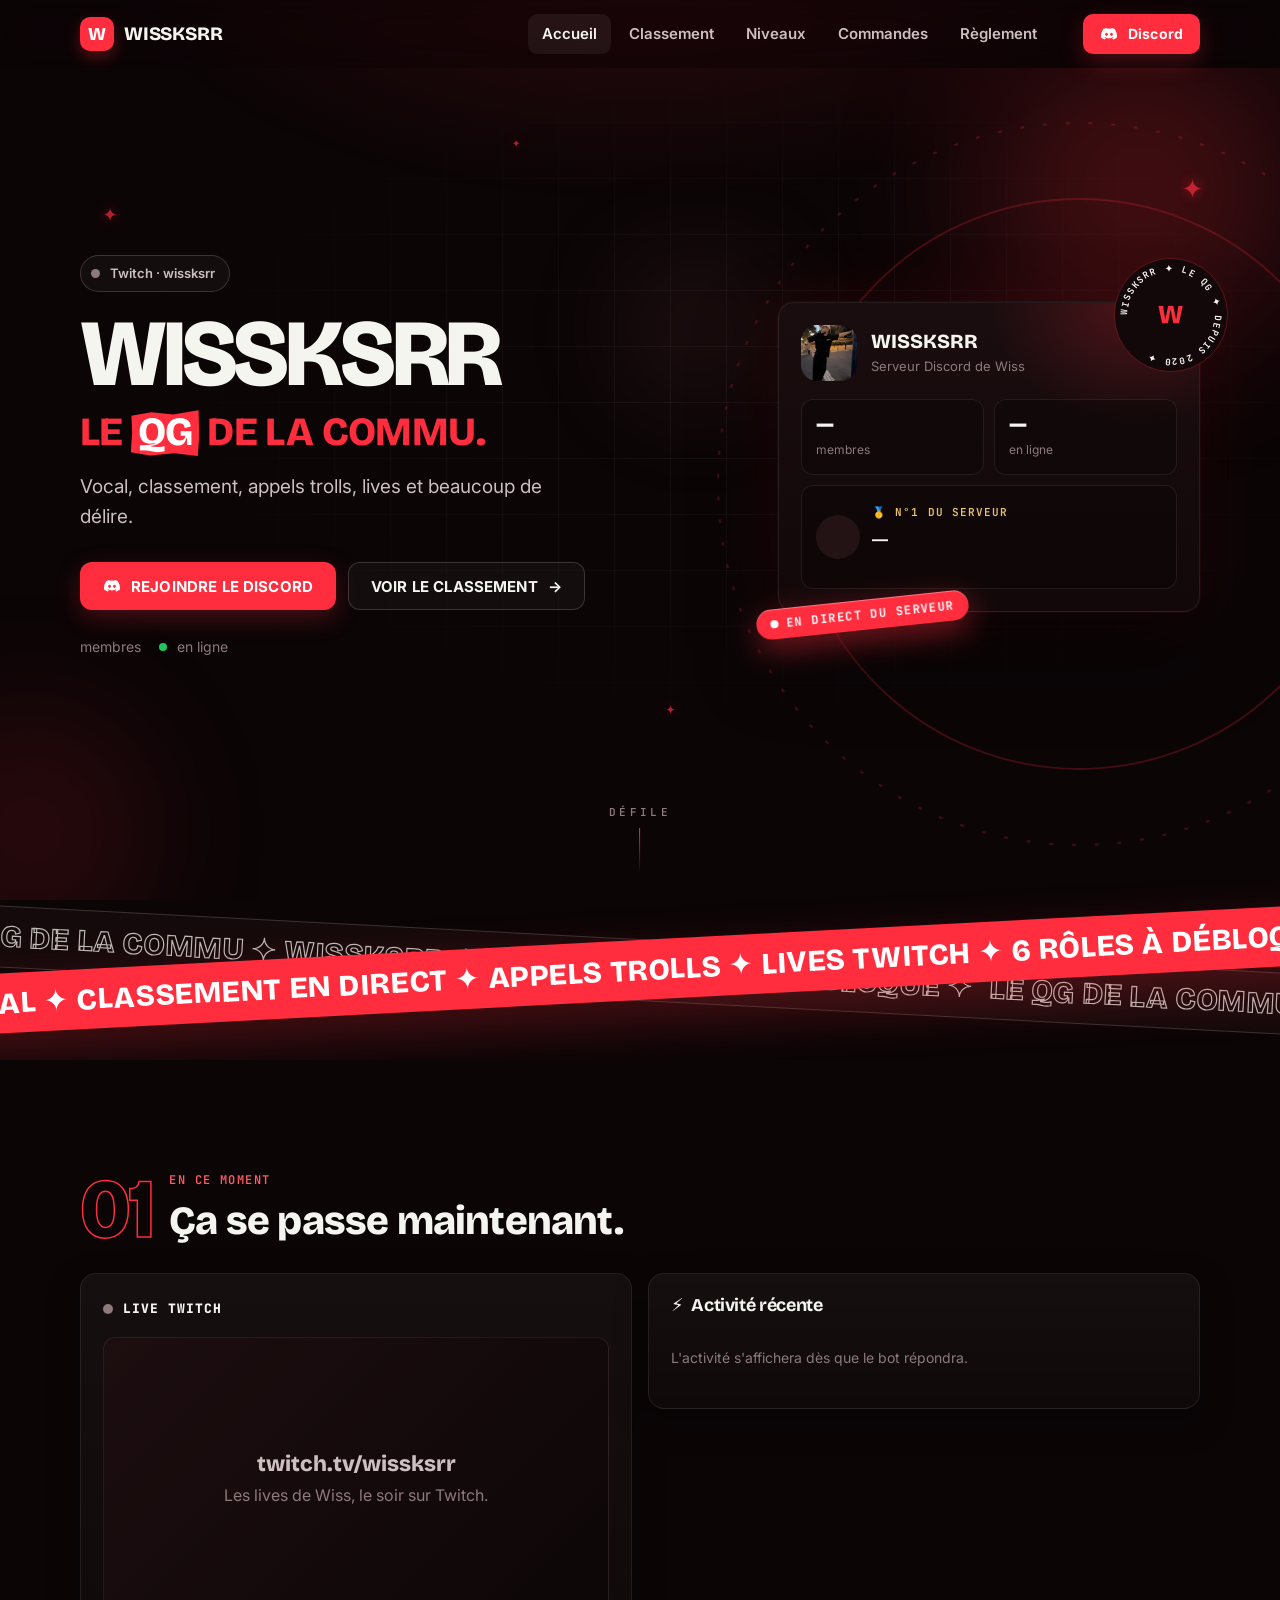
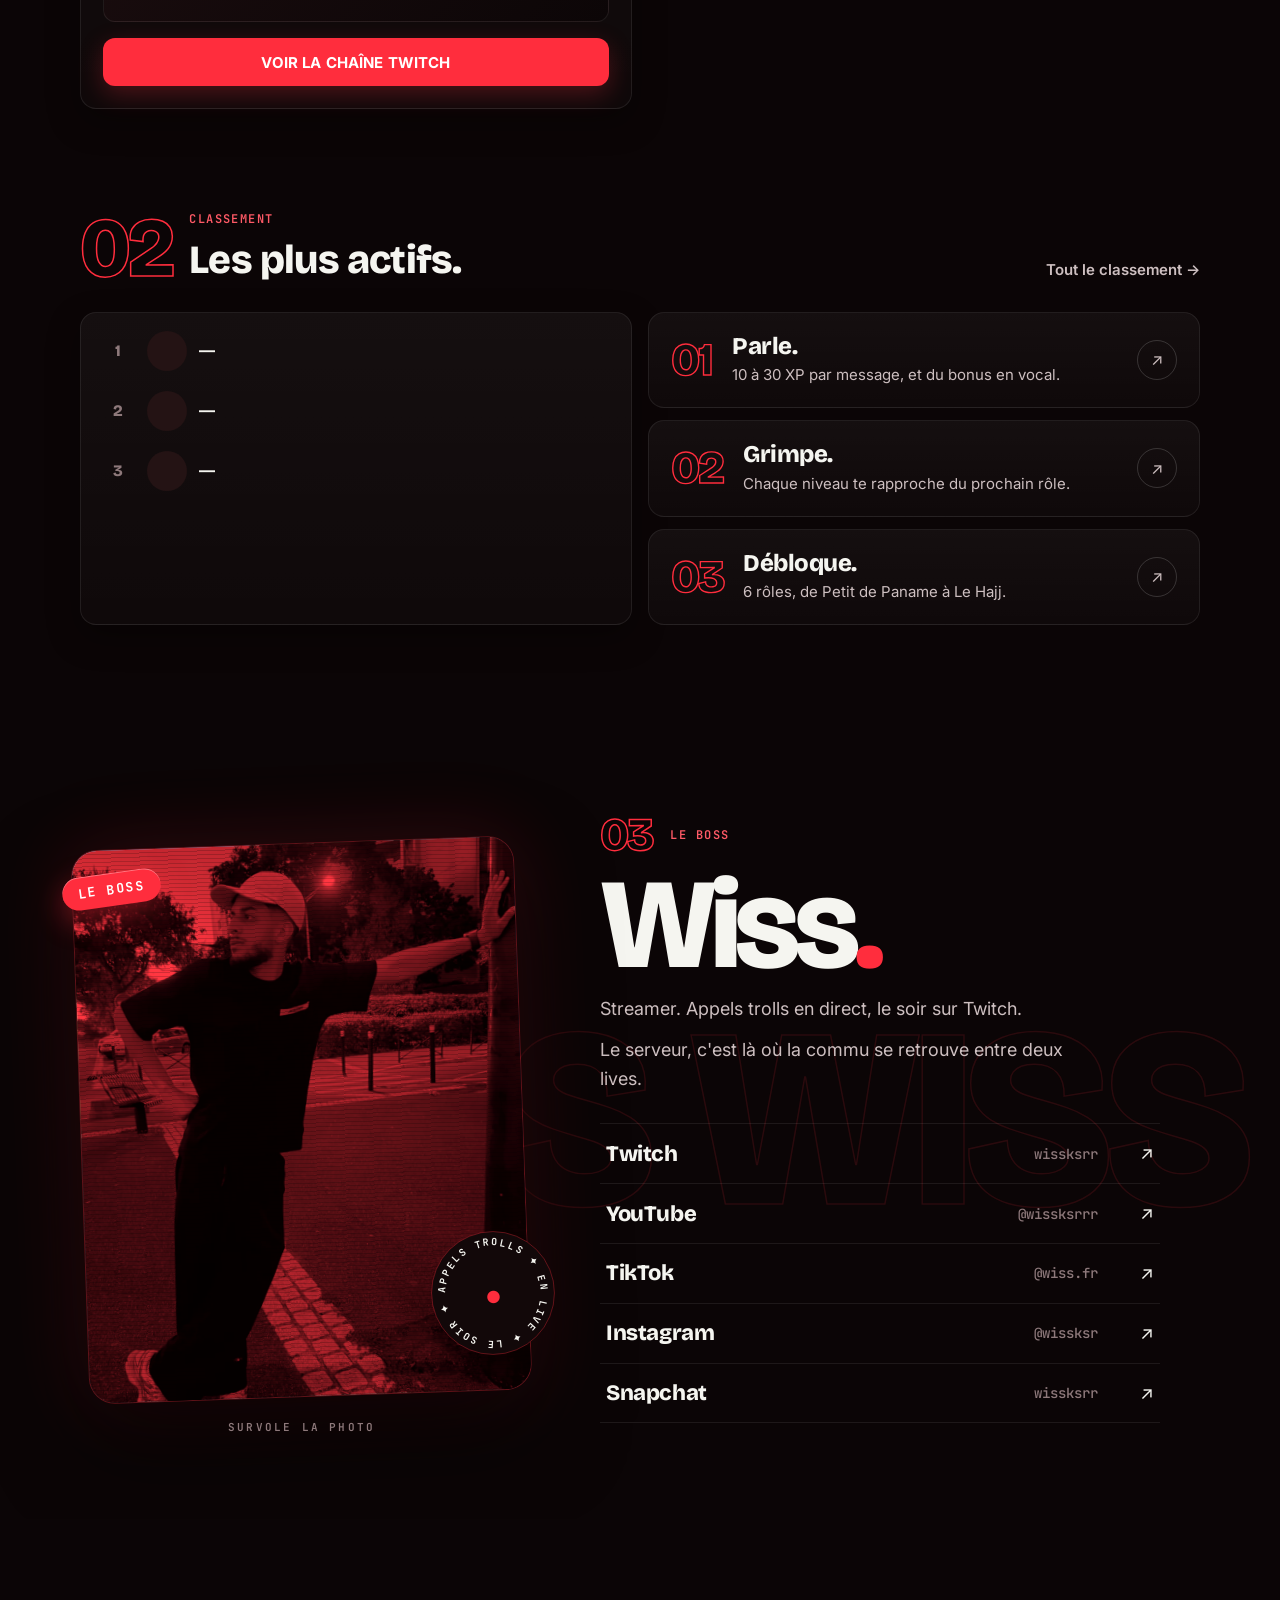
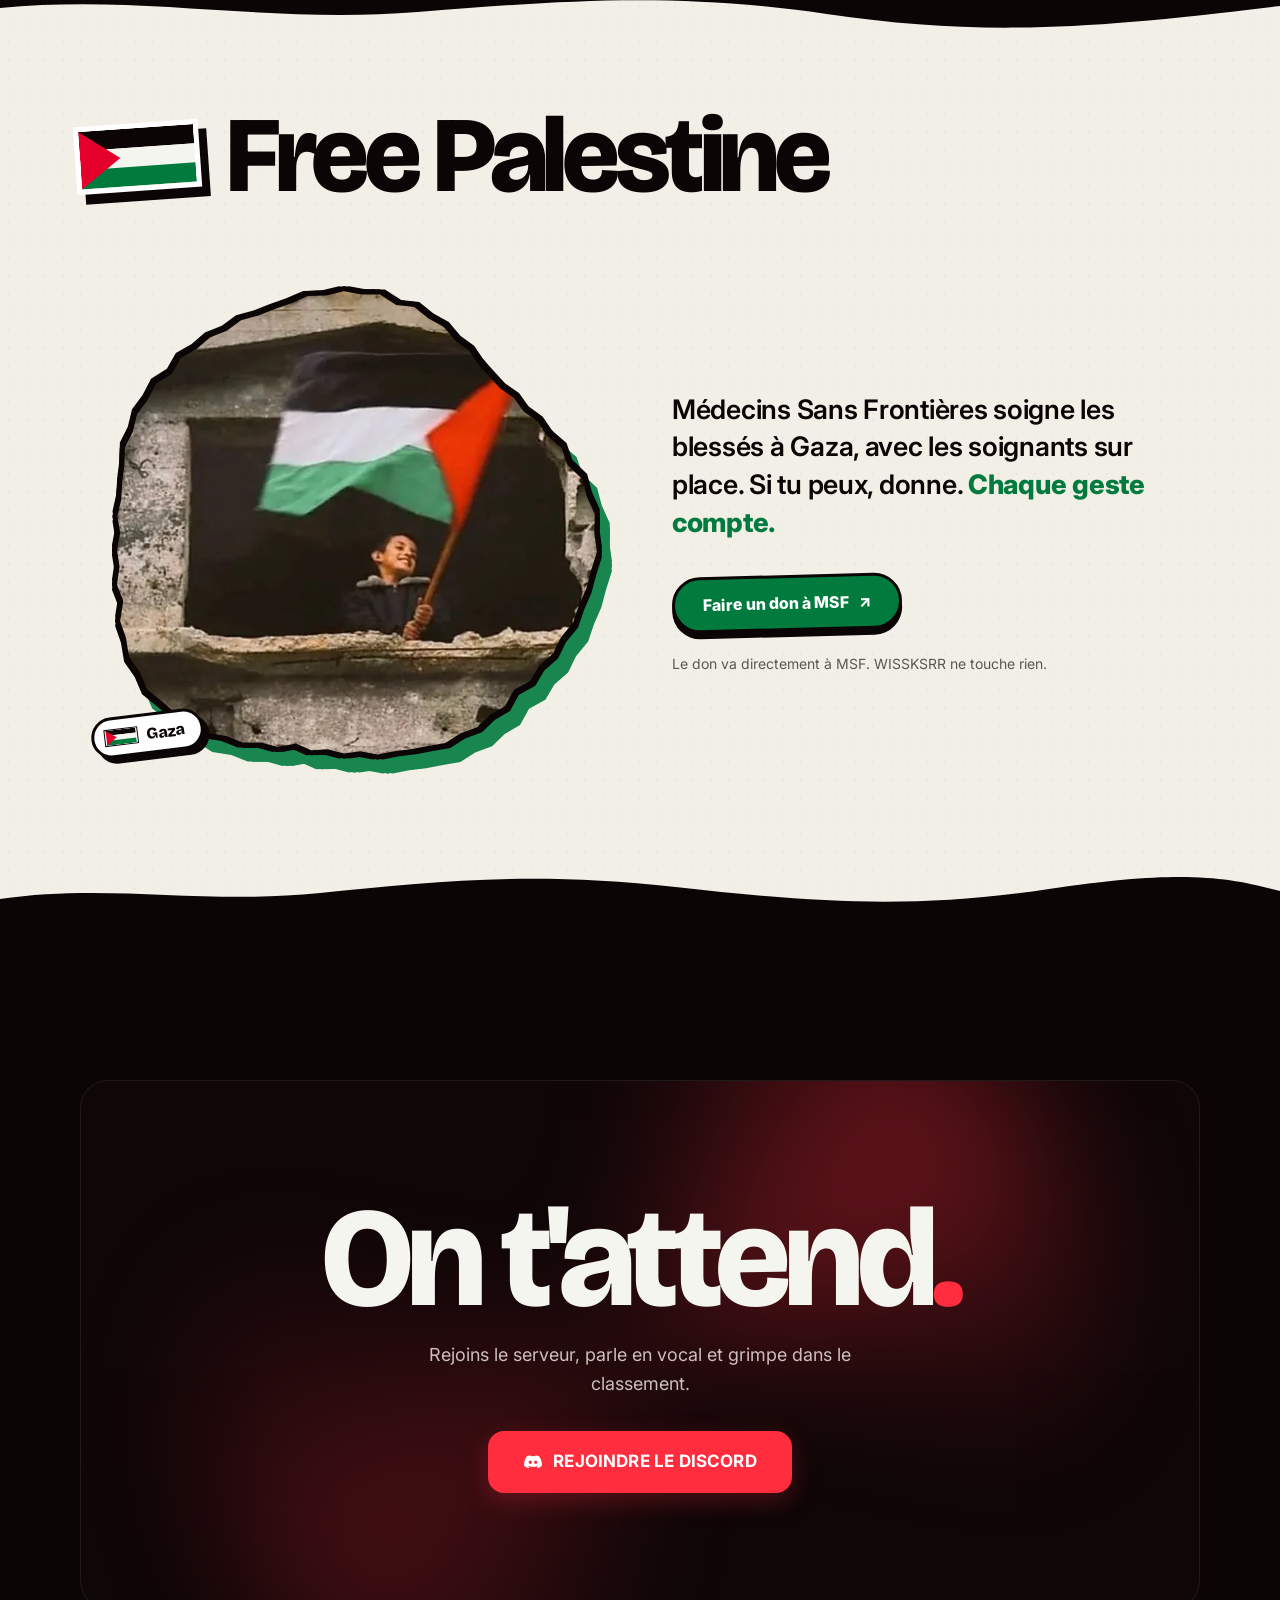
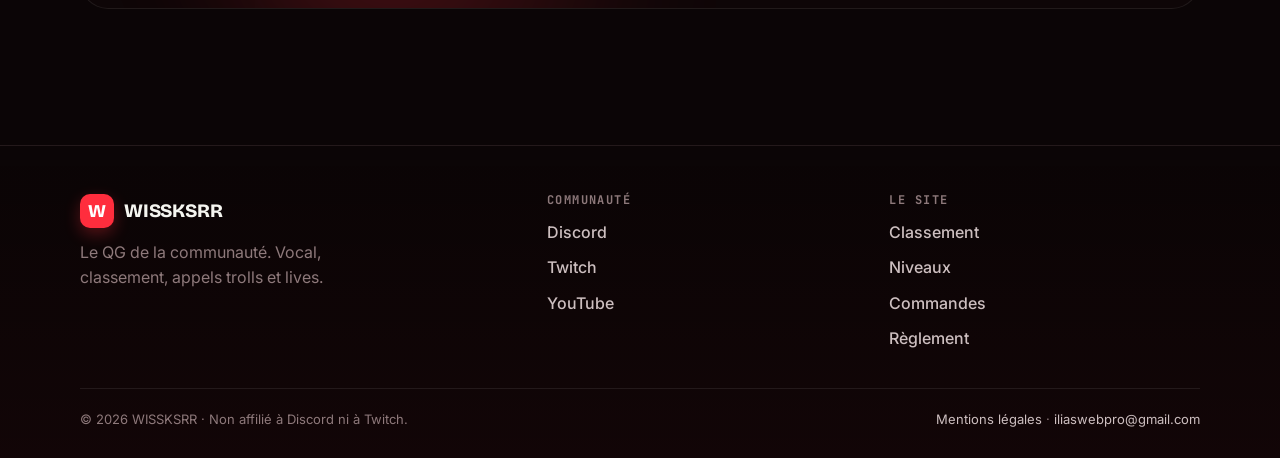
==== commit 3f478092: "refonte accueil + palestine" ====
--- a/index.html
+++ b/index.html
@@ -47,136 +47,185 @@
   </div>
 </header>
 <main id="contenu">
-<section class="hero">
-  <div class="conteneur hero-grille">
-    <div>
-      <a class="pastille-live" id="pastille-live" href="https://www.twitch.tv/wissksrr" target="_blank" rel="noopener"><span class="point" aria-hidden="true"></span><span class="texte">Twitch · wissksrr</span></a>
-      <h1>WISSKSRR<span class="hero-slogan">LE QG DE LA COMMU.</span></h1>
-      <p class="hero-desc">Vocal, classement, appels trolls, lives et beaucoup de délire.</p>
-      <div class="hero-actions">
-        <a class="btn btn-principal" href="https://discord.gg/wiss" target="_blank" rel="noopener"><svg width="18" height="18" viewBox="0 0 24 24" fill="currentColor" aria-hidden="true"><path d="M19.6 5.3A17 17 0 0 0 15.4 4l-.5 1a15.6 15.6 0 0 0-5.8 0L8.6 4a17 17 0 0 0-4.2 1.3C1.8 9.2 1 13 1.4 16.8a17 17 0 0 0 5.2 2.6l1.1-1.8c-.6-.2-1.2-.5-1.7-.9l.4-.3a12.2 12.2 0 0 0 11.2 0l.4.3c-.5.4-1.1.7-1.7.9l1.1 1.8a17 17 0 0 0 5.2-2.6c.5-4.4-.8-8.2-3-11.5ZM8.7 14.5c-1 0-1.9-1-1.9-2.1s.8-2.1 1.9-2.1 1.9 1 1.9 2.1-.8 2.1-1.9 2.1Zm6.6 0c-1 0-1.9-1-1.9-2.1s.8-2.1 1.9-2.1 1.9 1 1.9 2.1-.8 2.1-1.9 2.1Z"/></svg> REJOINDRE LE DISCORD</a>
-        <a class="btn btn-secondaire" href="classement.html">VOIR LE CLASSEMENT</a>
-      </div>
-      <p class="hero-preuve" id="hero-preuve" hidden><span><b id="hp-membres"></b> membres</span><span><span class="point-vert" aria-hidden="true"></span><b id="hp-en-ligne"></b> en ligne</span></p>
-    </div>
-
-    <aside class="carte widget" aria-label="Le serveur en ce moment">
-      <div class="widget-tete">
-        <img class="widget-icone" id="w-icone" src="assets/wiss.webp" alt="" width="56" height="56">
-        <div><div class="widget-nom">WISSKSRR</div><div class="widget-sous">Serveur Discord de Wiss</div></div>
-      </div>
-      <div class="widget-stats">
-        <div class="widget-stat"><b class="squelette" id="w-membres">0000</b><span>membres</span></div>
-        <div class="widget-stat"><b class="squelette" id="w-en-ligne">000</b><span>en ligne</span></div>
-      </div>
-      <a class="widget-top1" id="w-top1" href="classement.html">
-        <div class="avatar squelette" aria-hidden="true"></div>
-        <div><span class="label">🥇 N°1 du serveur</span><span class="pseudo squelette">Chargement</span><span class="detail">&nbsp;</span></div>
-      </a>
-    </aside>
-  </div>
-</section>
-
-<section class="section" style="padding-top:0">
-  <div class="conteneur">
-    <div class="stats" data-apparition>
-      <div class="carte stat"><span class="stat-icone" aria-hidden="true">👥</span><span class="stat-valeur squelette" id="s-membres">0</span><span class="stat-libelle">Membres</span></div>
-      <div class="carte stat"><span class="stat-icone" aria-hidden="true">🟢</span><span class="stat-valeur squelette" id="s-en-ligne">0</span><span class="stat-libelle">En ligne</span></div>
-      <div class="carte stat"><span class="stat-icone" aria-hidden="true">🏆</span><span class="stat-valeur squelette" id="s-niv-max">0</span><span class="stat-libelle">Niveau max</span></div>
-      <div class="carte stat"><span class="stat-icone" aria-hidden="true">⚡</span><span class="stat-valeur squelette" id="s-xp">0</span><span class="stat-libelle">XP distribuée</span></div>
-    </div>
-  </div>
-</section>
-
-<section class="section" style="padding-top:0">
-  <div class="conteneur duo">
-    <article class="carte live" id="live" data-apparition>
-      <span class="live-statut"><span class="point" aria-hidden="true"></span><span id="live-statut">Statut du live…</span></span>
-      <div class="live-media" id="live-media"><div class="hors"><b>Twitch</b>Récupération du statut…</div></div>
-      <p class="live-titre" id="live-titre" hidden></p>
-      <p class="live-sous" id="live-sous" hidden></p>
-      <a class="btn btn-principal" id="live-btn" href="https://www.twitch.tv/wissksrr" target="_blank" rel="noopener">VOIR LA CHAÎNE TWITCH</a>
-    </article>
-
-    <article class="carte activite" data-apparition>
-      <h3>⚡ Activité récente</h3>
-      <ul class="fil" id="fil-activite">
-        <li><div class="avatar squelette"></div><span class="quoi squelette">Chargement de l'activité</span><span></span></li>
-        <li><div class="avatar squelette"></div><span class="quoi squelette">Chargement de l'activité</span><span></span></li>
-        <li><div class="avatar squelette"></div><span class="quoi squelette">Chargement de l'activité</span><span></span></li>
-      </ul>
-    </article>
-  </div>
-</section>
-
-<section class="section" style="padding-top:0">
-  <div class="conteneur duo">
-    <div data-apparition>
-      <div class="section-tete"><div><span class="surtitre">Classement</span><h2 style="margin-top:10px">Les plus actifs</h2></div><a class="lien-fleche" href="classement.html">Tout le classement →</a></div>
-      <ol class="carte mini-top" id="mini-top">
+<div class="progression" id="progression" aria-hidden="true"></div>
+<svg width="0" height="0" style="position:absolute" aria-hidden="true" focusable="false">
+  <defs>
+    <filter id="bichromie-rouge" x="0" y="0" width="1" height="1" color-interpolation-filters="sRGB">
+      <feColorMatrix type="matrix" values=".30 .59 .11 0 0  .30 .59 .11 0 0  .30 .59 .11 0 0  0 0 0 1 0"/>
+      <feComponentTransfer><feFuncR type="table" tableValues=".05 1"/><feFuncG type="table" tableValues=".02 .24"/><feFuncB type="table" tableValues=".03 .28"/></feComponentTransfer>
+    </filter>
+    <symbol id="drapeau-ps" viewBox="0 0 120 60"><rect width="120" height="20" fill="#0B0506"/><rect y="20" width="120" height="20" fill="#F5F5F0"/><rect y="40" width="120" height="20" fill="#007A3D"/><path d="M0 0 L42 30 L0 60 Z" fill="#E4002B"/></symbol>
+  </defs>
+</svg>
+
+<!-- ============ HÉROS ============ -->
+<section class="hx" id="hx">
+  <div class="hx-fond" aria-hidden="true">
+    <div class="hx-grille"></div>
+    <span class="hx-orbe o1"></span><span class="hx-orbe o2"></span><span class="hx-orbe o3"></span>
+    <svg class="hx-anneau" viewBox="0 0 400 400"><circle cx="200" cy="200" r="190" fill="none" stroke="currentColor" stroke-width="1.2" stroke-dasharray="2 10"/><circle cx="200" cy="200" r="150" fill="none" stroke="currentColor" stroke-width="1"/></svg>
+    <span class="hx-eclat e1">✦</span><span class="hx-eclat e2">✦</span><span class="hx-eclat e3">✦</span><span class="hx-eclat e4">✦</span>
+  </div>
+
+  <div class="conteneur hx-grille-c">
+    <div class="hx-texte">
+      <a class="pastille-live hx-entree" style="--d:0" id="pastille-live" href="https://www.twitch.tv/wissksrr" target="_blank" rel="noopener"><span class="point" aria-hidden="true"></span><span class="texte">Twitch · wissksrr</span></a>
+      <h1 class="hx-titre" aria-label="WISSKSRR">
+        <span class="hx-mot" aria-hidden="true"><span class="l" style="--i:0">W</span><span class="l" style="--i:1">I</span><span class="l" style="--i:2">S</span><span class="l" style="--i:3">S</span><span class="l" style="--i:4">K</span><span class="l" style="--i:5">S</span><span class="l" style="--i:6">R</span><span class="l" style="--i:7">R</span></span>
+      </h1>
+      <p class="hx-slogan hx-entree" style="--d:5">LE <span class="surligne"><span class="surligne-fond" aria-hidden="true"></span>QG</span> DE LA COMMU.</p>
+      <p class="hero-desc hx-entree" style="--d:6">Vocal, classement, appels trolls, lives et beaucoup de délire.</p>
+      <div class="hero-actions hx-entree" style="--d:7">
+        <a class="btn btn-principal btn-fx" data-aimant href="https://discord.gg/wiss" target="_blank" rel="noopener"><svg width="18" height="18" viewBox="0 0 24 24" fill="currentColor" aria-hidden="true"><path d="M19.6 5.3A17 17 0 0 0 15.4 4l-.5 1a15.6 15.6 0 0 0-5.8 0L8.6 4a17 17 0 0 0-4.2 1.3C1.8 9.2 1 13 1.4 16.8a17 17 0 0 0 5.2 2.6l1.1-1.8c-.6-.2-1.2-.5-1.7-.9l.4-.3a12.2 12.2 0 0 0 11.2 0l.4.3c-.5.4-1.1.7-1.7.9l1.1 1.8a17 17 0 0 0 5.2-2.6c.5-4.4-.8-8.2-3-11.5ZM8.7 14.5c-1 0-1.9-1-1.9-2.1s.8-2.1 1.9-2.1 1.9 1 1.9 2.1-.8 2.1-1.9 2.1Zm6.6 0c-1 0-1.9-1-1.9-2.1s.8-2.1 1.9-2.1 1.9 1 1.9 2.1-.8 2.1-1.9 2.1Z"/></svg><span>REJOINDRE LE DISCORD</span></a>
+        <a class="btn btn-secondaire btn-fx" data-aimant href="classement.html"><span>VOIR LE CLASSEMENT</span><span class="fleche" aria-hidden="true">→</span></a>
+      </div>
+      <p class="hero-preuve hx-entree" style="--d:8" id="hero-preuve" hidden><span><b id="hp-membres"></b> membres</span><span><span class="point-vert" aria-hidden="true"></span><b id="hp-en-ligne"></b> en ligne</span></p>
+    </div>
+
+    <div class="hx-droite hx-entree" style="--d:4">
+      <aside class="carte widget hx-widget" data-incline aria-label="Le serveur en ce moment">
+        <span class="reflet" aria-hidden="true"></span>
+        <div class="widget-tete">
+          <img class="widget-icone" id="w-icone" src="assets/wiss.webp" alt="" width="56" height="56">
+          <div><div class="widget-nom">WISSKSRR</div><div class="widget-sous">Serveur Discord de Wiss</div></div>
+        </div>
+        <div class="widget-stats">
+          <div class="widget-stat"><b class="squelette" id="w-membres">0000</b><span>membres</span></div>
+          <div class="widget-stat"><b class="squelette" id="w-en-ligne">000</b><span>en ligne</span></div>
+        </div>
+        <a class="widget-top1" id="w-top1" href="classement.html">
+          <div class="avatar squelette" aria-hidden="true"></div>
+          <div><span class="label">🥇 N°1 du serveur</span><span class="pseudo squelette">Chargement</span><span class="detail">&nbsp;</span></div>
+        </a>
+      </aside>
+      <span class="sticker hx-sticker" aria-hidden="true"><span class="sticker-point"></span>En direct du serveur</span>
+      <svg class="badge-tournant hx-badge" viewBox="0 0 200 200" aria-hidden="true" focusable="false">
+        <defs><path id="cercle-hx" d="M100 100 m-74 0 a74 74 0 1 1 148 0 a74 74 0 1 1 -148 0"/></defs>
+        <circle cx="100" cy="100" r="96" class="badge-fond"/>
+        <text><textPath href="#cercle-hx">WISSKSRR ✦ LE QG ✦ DEPUIS 2020 ✦ </textPath></text>
+        <text x="100" y="114" text-anchor="middle" class="badge-w">W</text>
+      </svg>
+    </div>
+  </div>
+
+  <a class="hx-defile" href="#maintenant" aria-label="Descendre"><span>Défile</span><i aria-hidden="true"></i></a>
+</section>
+
+<!-- ============ BANDEAUX CROISÉS ============ -->
+<div class="bandeaux" aria-hidden="true">
+  <div class="bandeau b-rouge"><div class="bandeau-piste"><span>VOCAL ✦ CLASSEMENT EN DIRECT ✦ APPELS TROLLS ✦ LIVES TWITCH ✦ 6 RÔLES À DÉBLOQUER ✦ DÉLIRE ✦&nbsp;</span><span>VOCAL ✦ CLASSEMENT EN DIRECT ✦ APPELS TROLLS ✦ LIVES TWITCH ✦ 6 RÔLES À DÉBLOQUER ✦ DÉLIRE ✦&nbsp;</span></div></div>
+  <div class="bandeau b-sombre"><div class="bandeau-piste inverse"><span>LE QG DE LA COMMU ✦ WISSKSRR ✦ PARLE ✦ GRIMPE ✦ DÉBLOQUE ✦&nbsp;</span><span>LE QG DE LA COMMU ✦ WISSKSRR ✦ PARLE ✦ GRIMPE ✦ DÉBLOQUE ✦&nbsp;</span></div></div>
+</div>
+
+<!-- ============ 01 · EN CE MOMENT ============ -->
+<section class="section" id="maintenant">
+  <div class="conteneur">
+    <header class="chapitre" data-apparition><span class="chapitre-num">01</span><div><span class="surtitre">En ce moment</span><h2>Ça se passe maintenant.</h2></div></header>
+    <div class="duo">
+      <article class="carte live spot" id="live" data-apparition style="--i:0">
+        <span class="live-statut"><span class="point" aria-hidden="true"></span><span id="live-statut">Statut du live…</span></span>
+        <div class="live-media" id="live-media"><div class="hors"><b>Twitch</b>Récupération du statut…</div></div>
+        <p class="live-titre" id="live-titre" hidden></p>
+        <p class="live-sous" id="live-sous" hidden></p>
+        <a class="btn btn-principal btn-fx" id="live-btn" href="https://www.twitch.tv/wissksrr" target="_blank" rel="noopener">VOIR LA CHAÎNE TWITCH</a>
+      </article>
+      <article class="carte activite spot" data-apparition style="--i:1">
+        <h3><span class="eclair" aria-hidden="true">⚡</span> Activité récente</h3>
+        <ul class="fil" id="fil-activite">
+          <li><div class="avatar squelette"></div><span class="quoi squelette">Chargement de l'activité</span><span></span></li>
+          <li><div class="avatar squelette"></div><span class="quoi squelette">Chargement de l'activité</span><span></span></li>
+          <li><div class="avatar squelette"></div><span class="quoi squelette">Chargement de l'activité</span><span></span></li>
+        </ul>
+      </article>
+    </div>
+  </div>
+</section>
+
+<!-- ============ 02 · LE CLASSEMENT ============ -->
+<section class="section section-serre">
+  <div class="conteneur">
+    <header class="chapitre" data-apparition><span class="chapitre-num">02</span><div><span class="surtitre">Classement</span><h2>Les plus actifs.</h2></div><a class="lien-fleche lien-anime" href="classement.html">Tout le classement <span aria-hidden="true">→</span></a></header>
+    <div class="duo duo-top">
+      <ol class="carte mini-top spot" id="mini-top" data-apparition style="--i:0">
         <li><a href="classement.html"><span class="rang">1</span><div class="avatar squelette"></div><span class="pseudo squelette">Chargement</span><span class="xp"></span></a></li>
         <li><a href="classement.html"><span class="rang">2</span><div class="avatar squelette"></div><span class="pseudo squelette">Chargement</span><span class="xp"></span></a></li>
         <li><a href="classement.html"><span class="rang">3</span><div class="avatar squelette"></div><span class="pseudo squelette">Chargement</span><span class="xp"></span></a></li>
       </ol>
-    </div>
-    <div data-apparition>
-      <div class="section-tete"><div><span class="surtitre">Comment ça marche</span><h2 style="margin-top:10px">Parle. Grimpe. Débloque.</h2></div></div>
-      <div class="etapes" style="grid-template-columns:1fr">
-        <div class="carte etape"><span class="etape-num">01 · PARLE</span><h3>Chaque message rapporte de l'XP</h3><p>10 à 30 XP par message, et du bonus en vocal.</p></div>
-        <div class="carte etape"><span class="etape-num">02 · GRIMPE</span><h3>6 rôles à débloquer</h3><p>De Petit de Paname à Le Hajj. <a class="lien-fleche" href="niveaux.html">Voir les niveaux →</a></p></div>
-      </div>
-    </div>
-  </div>
-</section>
-
-<section class="section">
-  <div class="conteneur wiss" data-apparition>
-    <figure class="wiss-photo"><img src="assets/wiss.webp" alt="Wiss, debout sous un lampadaire le soir" width="720" height="1090" loading="lazy"></figure>
-    <div class="wiss-texte">
-      <span class="surtitre">Le boss</span>
-      <h2>Wiss.</h2>
+      <div class="pas">
+        <a class="pas-ligne spot" href="niveaux.html" data-apparition style="--i:1"><span class="pas-num">01</span><span class="pas-txt"><b>Parle.</b><span>10 à 30 XP par message, et du bonus en vocal.</span></span><span class="pas-fleche" aria-hidden="true">↗</span></a>
+        <a class="pas-ligne spot" href="niveaux.html" data-apparition style="--i:2"><span class="pas-num">02</span><span class="pas-txt"><b>Grimpe.</b><span>Chaque niveau te rapproche du prochain rôle.</span></span><span class="pas-fleche" aria-hidden="true">↗</span></a>
+        <a class="pas-ligne spot" href="niveaux.html" data-apparition style="--i:3"><span class="pas-num">03</span><span class="pas-txt"><b>Débloque.</b><span>6 rôles, de Petit de Paname à Le Hajj.</span></span><span class="pas-fleche" aria-hidden="true">↗</span></a>
+      </div>
+    </div>
+  </div>
+</section>
+
+<!-- ============ 03 · LE BOSS ============ -->
+<section class="section boss" id="boss">
+  <div class="boss-echo" aria-hidden="true"><span>WISS WISS WISS WISS WISS WISS</span></div>
+  <div class="conteneur boss-grille">
+    <figure class="boss-photo" data-apparition tabindex="0" aria-label="Photo de Wiss. Survole-la pour la voir en couleurs.">
+      <div class="boss-cadre">
+        <img class="boss-img" src="assets/wiss.webp" alt="Wiss, debout sous un lampadaire le soir" width="720" height="1090" loading="lazy">
+        <img class="boss-img boss-rouge" src="assets/wiss.webp" alt="" width="720" height="1090" loading="lazy" aria-hidden="true">
+        <span class="boss-trame" aria-hidden="true"></span>
+      </div>
+      <span class="sticker boss-sticker" aria-hidden="true">Le boss</span>
+      <svg class="badge-tournant boss-badge" viewBox="0 0 200 200" aria-hidden="true" focusable="false">
+        <defs><path id="cercle-boss" d="M100 100 m-74 0 a74 74 0 1 1 148 0 a74 74 0 1 1 -148 0"/></defs>
+        <circle cx="100" cy="100" r="96" class="badge-fond"/>
+        <text><textPath href="#cercle-boss">APPELS TROLLS ✦ EN LIVE ✦ LE SOIR ✦ </textPath></text>
+        <text x="100" y="116" text-anchor="middle" class="badge-w">●</text>
+      </svg>
+      <figcaption class="boss-astuce" aria-hidden="true"><span class="astuce-souris">Survole la photo</span><span class="astuce-doigt">Touche la photo</span></figcaption>
+    </figure>
+    <div class="boss-texte" data-apparition style="--i:1">
+      <header class="chapitre chapitre-seul"><span class="chapitre-num">03</span><span class="surtitre">Le boss</span></header>
+      <h2 class="boss-titre">Wiss<span>.</span></h2>
       <p>Streamer. Appels trolls en direct, le soir sur Twitch.</p>
       <p>Le serveur, c'est là où la commu se retrouve entre deux lives.</p>
-      <div class="hero-actions"><a class="btn btn-secondaire" href="https://www.twitch.tv/wissksrr" target="_blank" rel="noopener">Sa chaîne Twitch</a></div>
-    </div>
-  </div>
-</section>
-
-<section class="section" style="padding-top:0">
-  <div class="conteneur" data-apparition>
-    <div class="section-tete"><div><span class="surtitre">Réseaux</span><h2 style="margin-top:10px">Suis Wiss</h2></div></div>
-    <ul class="reseaux">
-      <li><a class="carte carte-survol" href="https://www.twitch.tv/wissksrr" target="_blank" rel="noopener" style="--couleur:#BF94FF"><span class="nom">Twitch<svg width="16" height="16" viewBox="0 0 24 24" fill="none" stroke="currentColor" stroke-width="2.4" stroke-linecap="round" stroke-linejoin="round" aria-hidden="true"><path d="M7 17L17 7M9 7h8v8"/></svg></span><span class="compte">wissksrr</span></a></li>
-      <li><a class="carte carte-survol" href="https://www.youtube.com/@wissksrrr" target="_blank" rel="noopener" style="--couleur:#FF6B6B"><span class="nom">YouTube<svg width="16" height="16" viewBox="0 0 24 24" fill="none" stroke="currentColor" stroke-width="2.4" stroke-linecap="round" stroke-linejoin="round" aria-hidden="true"><path d="M7 17L17 7M9 7h8v8"/></svg></span><span class="compte">@wissksrrr</span></a></li>
-      <li><a class="carte carte-survol" href="https://www.tiktok.com/@wiss.fr" target="_blank" rel="noopener" style="--couleur:#5CF2E8"><span class="nom">TikTok<svg width="16" height="16" viewBox="0 0 24 24" fill="none" stroke="currentColor" stroke-width="2.4" stroke-linecap="round" stroke-linejoin="round" aria-hidden="true"><path d="M7 17L17 7M9 7h8v8"/></svg></span><span class="compte">@wiss.fr</span></a></li>
-      <li><a class="carte carte-survol" href="https://www.instagram.com/wissksr/" target="_blank" rel="noopener" style="--couleur:#FF5FA2"><span class="nom">Instagram<svg width="16" height="16" viewBox="0 0 24 24" fill="none" stroke="currentColor" stroke-width="2.4" stroke-linecap="round" stroke-linejoin="round" aria-hidden="true"><path d="M7 17L17 7M9 7h8v8"/></svg></span><span class="compte">@wissksr</span></a></li>
-      <li><a class="carte carte-survol" href="https://www.snapchat.com/add/wissksrr" target="_blank" rel="noopener" style="--couleur:#FFD60A"><span class="nom">Snapchat<svg width="16" height="16" viewBox="0 0 24 24" fill="none" stroke="currentColor" stroke-width="2.4" stroke-linecap="round" stroke-linejoin="round" aria-hidden="true"><path d="M7 17L17 7M9 7h8v8"/></svg></span><span class="compte">wissksrr</span></a></li>
-    </ul>
-  </div>
-</section>
-
-<section class="section" style="padding-top:0">
-  <div class="conteneur">
-    <div class="carte gaza" data-apparition>
-      <div class="gaza-texte">
-        <span class="drapeau" aria-hidden="true"><i></i><i></i><i></i><i></i></span>
-        <h2>On soutient Gaza.</h2>
-        <p>Médecins Sans Frontières soigne les blessés sur place, avec les soignants locaux.</p>
-        <p>MSF vit surtout des dons privés. Si tu peux, donne. Chaque geste compte.</p>
-        <a class="btn" href="https://soutenir.msf.fr/fonds-urgence-gaza/~mon-don" target="_blank" rel="noopener">Faire un don à MSF</a>
-        <p class="gaza-note">Le don va directement à Médecins Sans Frontières. WISSKSRR ne touche rien.</p>
-      </div>
-      <img class="gaza-photo" src="assets/gaza.webp" alt="Un enfant brandit le drapeau palestinien à la fenêtre d'un immeuble détruit" width="720" height="717" loading="lazy">
-    </div>
-  </div>
-</section>
-
-<section class="section" style="padding-top:0">
-  <div class="conteneur">
-    <div class="carte final" data-apparition>
-      <h2>On t'attend.</h2>
+      <ul class="reseaux-boss">
+        <li><a href="https://www.twitch.tv/wissksrr" target="_blank" rel="noopener" style="--c:#BF94FF"><span class="rb-nom">Twitch</span><span class="rb-compte">wissksrr</span><span class="rb-fleche" aria-hidden="true">↗</span></a></li>
+        <li><a href="https://www.youtube.com/@wissksrrr" target="_blank" rel="noopener" style="--c:#FF4E4E"><span class="rb-nom">YouTube</span><span class="rb-compte">@wissksrrr</span><span class="rb-fleche" aria-hidden="true">↗</span></a></li>
+        <li><a href="https://www.tiktok.com/@wiss.fr" target="_blank" rel="noopener" style="--c:#5CF2E8"><span class="rb-nom">TikTok</span><span class="rb-compte">@wiss.fr</span><span class="rb-fleche" aria-hidden="true">↗</span></a></li>
+        <li><a href="https://www.instagram.com/wissksr/" target="_blank" rel="noopener" style="--c:#FF5FA2"><span class="rb-nom">Instagram</span><span class="rb-compte">@wissksr</span><span class="rb-fleche" aria-hidden="true">↗</span></a></li>
+        <li><a href="https://www.snapchat.com/add/wissksrr" target="_blank" rel="noopener" style="--c:#FFD60A"><span class="rb-nom">Snapchat</span><span class="rb-compte">wissksrr</span><span class="rb-fleche" aria-hidden="true">↗</span></a></li>
+      </ul>
+    </div>
+  </div>
+</section>
+
+<!-- ============ PALESTINE ============ -->
+<section class="pal" id="palestine" aria-labelledby="pal-t">
+  <svg class="pal-bord pal-bord-h" viewBox="0 0 1440 60" preserveAspectRatio="none" aria-hidden="true" focusable="false"><path d="M0 60 L0 30 C 160 44, 300 14, 470 26 S 760 46, 930 24 S 1220 8, 1440 32 L1440 60 Z"/></svg>
+  <svg class="pal-bord pal-bord-b" viewBox="0 0 1440 60" preserveAspectRatio="none" aria-hidden="true" focusable="false"><path d="M0 60 L0 34 C 120 18, 230 40, 360 28 S 600 6, 760 22 S 1030 44, 1180 24 S 1380 12, 1440 26 L1440 60 Z"/></svg>
+  <div class="conteneur">
+    <header class="pal-tete" data-apparition>
+      <svg class="pal-drapeau" viewBox="0 0 120 60" role="img" aria-label="Drapeau de la Palestine" focusable="false"><use href="#drapeau-ps"/></svg>
+      <h2 class="pal-t" id="pal-t">Free Palestine</h2>
+    </header>
+    <div class="pal-grille">
+      <figure class="pal-fig" data-apparition style="--i:1">
+        <span class="pal-decoupe"><img src="assets/gaza.webp" alt="Un enfant brandit le drapeau palestinien à la fenêtre d'un immeuble détruit" width="720" height="717" loading="lazy" decoding="async"></span>
+        <span class="sticker pal-sticker" aria-hidden="true"><svg viewBox="0 0 120 60" focusable="false"><use href="#drapeau-ps"/></svg>Gaza</span>
+      </figure>
+      <div class="pal-texte" data-apparition style="--i:2">
+        <p class="pal-p">Médecins Sans Frontières soigne les blessés à Gaza, avec les soignants sur place. Si tu peux, donne. <strong>Chaque geste compte.</strong></p>
+        <a class="btn-pal" href="https://soutenir.msf.fr/fonds-urgence-gaza/~mon-don" target="_blank" rel="noopener">Faire un don à MSF <span class="fleche" aria-hidden="true">↗</span><span class="sr-only"> (nouvel onglet)</span></a>
+        <p class="pal-note">Le don va directement à MSF. WISSKSRR ne touche rien.</p>
+      </div>
+    </div>
+  </div>
+</section>
+
+<!-- ============ FINAL ============ -->
+<section class="section fin">
+  <div class="conteneur">
+    <div class="fin-bloc" data-apparition>
+      <span class="fin-halo" aria-hidden="true"></span>
+      <h2 class="fin-titre"><span>On t'attend</span><span class="point-rouge">.</span></h2>
       <p>Rejoins le serveur, parle en vocal et grimpe dans le classement.</p>
-      <a class="btn btn-principal" href="https://discord.gg/wiss" target="_blank" rel="noopener"><svg width="18" height="18" viewBox="0 0 24 24" fill="currentColor" aria-hidden="true"><path d="M19.6 5.3A17 17 0 0 0 15.4 4l-.5 1a15.6 15.6 0 0 0-5.8 0L8.6 4a17 17 0 0 0-4.2 1.3C1.8 9.2 1 13 1.4 16.8a17 17 0 0 0 5.2 2.6l1.1-1.8c-.6-.2-1.2-.5-1.7-.9l.4-.3a12.2 12.2 0 0 0 11.2 0l.4.3c-.5.4-1.1.7-1.7.9l1.1 1.8a17 17 0 0 0 5.2-2.6c.5-4.4-.8-8.2-3-11.5ZM8.7 14.5c-1 0-1.9-1-1.9-2.1s.8-2.1 1.9-2.1 1.9 1 1.9 2.1-.8 2.1-1.9 2.1Zm6.6 0c-1 0-1.9-1-1.9-2.1s.8-2.1 1.9-2.1 1.9 1 1.9 2.1-.8 2.1-1.9 2.1Z"/></svg> REJOINDRE LE DISCORD</a>
+      <a class="btn btn-principal btn-fx btn-geant" data-aimant href="https://discord.gg/wiss" target="_blank" rel="noopener"><svg width="20" height="20" viewBox="0 0 24 24" fill="currentColor" aria-hidden="true"><path d="M19.6 5.3A17 17 0 0 0 15.4 4l-.5 1a15.6 15.6 0 0 0-5.8 0L8.6 4a17 17 0 0 0-4.2 1.3C1.8 9.2 1 13 1.4 16.8a17 17 0 0 0 5.2 2.6l1.1-1.8c-.6-.2-1.2-.5-1.7-.9l.4-.3a12.2 12.2 0 0 0 11.2 0l.4.3c-.5.4-1.1.7-1.7.9l1.1 1.8a17 17 0 0 0 5.2-2.6c.5-4.4-.8-8.2-3-11.5ZM8.7 14.5c-1 0-1.9-1-1.9-2.1s.8-2.1 1.9-2.1 1.9 1 1.9 2.1-.8 2.1-1.9 2.1Zm6.6 0c-1 0-1.9-1-1.9-2.1s.8-2.1 1.9-2.1 1.9 1 1.9 2.1-.8 2.1-1.9 2.1Z"/></svg><span>REJOINDRE LE DISCORD</span></a>
     </div>
   </div>
 </section>
--- a/style.css
+++ b/style.css
@@ -526,3 +526,266 @@
 }
 
 .pastille-role { display: inline-block; width: 10px; height: 10px; border-radius: 50%; margin-right: 8px; vertical-align: 0; box-shadow: 0 0 0 2px rgba(255, 255, 255, .15); }
+
+/* ============================================================
+   ACCUEIL — effets (héros, bandeaux, boss, Palestine, final)
+   ============================================================ */
+:root { --ressort: cubic-bezier(.34, 1.56, .64, 1); --doux: cubic-bezier(.2, .7, .2, 1); }
+
+/* Barre de progression de lecture */
+.progression { position: fixed; top: 0; left: 0; z-index: 60; height: 2px; width: 100%; transform-origin: 0 50%; transform: scaleX(var(--p, 0)); background: linear-gradient(90deg, var(--accent), #FF8A93); box-shadow: 0 0 12px rgba(255, 45, 61, .7); pointer-events: none; }
+
+/* Apparitions en cascade */
+[data-apparition] { transition: opacity .8s var(--doux), transform .9s var(--doux); transition-delay: calc(var(--i, 0) * 110ms); transform: translateY(26px); }
+[data-apparition].visible { transform: none; }
+
+/* ---------- Héros ---------- */
+.hx { position: relative; min-height: calc(100svh - var(--nav-h)); display: flex; align-items: center; padding: clamp(40px, 6vh, 80px) 0 clamp(90px, 12vh, 130px); overflow: clip; isolation: isolate; --px: 0; --py: 0; --sy: 0; }
+.hx-fond { position: absolute; inset: 0; z-index: -1; pointer-events: none; }
+.hx-grille { position: absolute; inset: -2px; background-image: linear-gradient(rgba(255, 255, 255, .045) 1px, transparent 1px), linear-gradient(90deg, rgba(255, 255, 255, .045) 1px, transparent 1px); background-size: 56px 56px;
+  -webkit-mask-image: radial-gradient(ellipse 70% 60% at 60% 40%, #000 15%, transparent 75%); mask-image: radial-gradient(ellipse 70% 60% at 60% 40%, #000 15%, transparent 75%);
+  transform: translate(calc(var(--px) * -10px), calc(var(--py) * -10px + var(--sy) * .15px)); }
+.hx-orbe { position: absolute; border-radius: 50%; filter: blur(60px); opacity: .55; will-change: transform; }
+.hx-orbe.o1 { width: 520px; height: 520px; right: -120px; top: -140px; background: radial-gradient(circle, rgba(255, 45, 61, .55), transparent 65%); transform: translate(calc(var(--px) * 40px), calc(var(--py) * 30px)); }
+.hx-orbe.o2 { width: 380px; height: 380px; left: -160px; bottom: -120px; background: radial-gradient(circle, rgba(255, 45, 61, .35), transparent 65%); transform: translate(calc(var(--px) * -30px), calc(var(--py) * -24px)); }
+.hx-orbe.o3 { width: 220px; height: 220px; left: 46%; top: 18%; background: radial-gradient(circle, rgba(255, 138, 147, .3), transparent 65%); transform: translate(calc(var(--px) * 70px), calc(var(--py) * 60px)); animation: flotte 9s ease-in-out infinite; }
+.hx-anneau { position: absolute; width: min(70vw, 760px); right: -14%; top: 50%; color: rgba(255, 45, 61, .22); translate: calc(var(--px) * 24px) calc(-50% + var(--py) * 18px); animation: tourne 80s linear infinite; }
+.hx-eclat { position: absolute; color: var(--accent); font-size: 18px; opacity: .7; text-shadow: 0 0 14px rgba(255, 45, 61, .8); animation: scintille 4s ease-in-out infinite; translate: calc(var(--px) * var(--k, 30px)) calc(var(--py) * var(--k, 30px)); }
+.hx-eclat.e1 { left: 8%; top: 16%; --k: 50px; }
+.hx-eclat.e2 { left: 52%; top: 76%; --k: -40px; font-size: 12px; animation-delay: -1.3s; }
+.hx-eclat.e3 { right: 6%; top: 12%; --k: 26px; font-size: 26px; animation-delay: -2.1s; }
+.hx-eclat.e4 { left: 40%; top: 8%; --k: -60px; font-size: 10px; animation-delay: -.6s; }
+@keyframes tourne { to { rotate: 360deg; } }
+@keyframes flotte { 50% { margin-top: -26px; } }
+@keyframes scintille { 50% { opacity: .15; scale: .6; } }
+
+.hx-grille-c { display: grid; grid-template-columns: minmax(0, 1.2fr) minmax(0, .8fr); gap: clamp(28px, 5vw, 72px); align-items: center; }
+.hx-texte { transform: translateY(calc(var(--sy) * -.18px)); opacity: calc(1 - var(--sy) / 900); }
+.hx-entree { animation: entree .9s var(--doux) backwards; animation-delay: calc(.25s + var(--d, 0) * .09s); }
+@keyframes entree { from { opacity: 0; transform: translateY(22px); filter: blur(6px); } }
+
+.hx-titre { margin-top: 22px; font-size: clamp(52px, 7.4vw, 112px); line-height: .86; letter-spacing: -.045em; }
+.hx-mot { display: inline-flex; white-space: nowrap; }
+.hx-titre .l { display: inline-block; transform-origin: 50% 90%; transition: transform .55s var(--ressort), color .3s, text-shadow .3s; animation: chute 1s var(--ressort) backwards; animation-delay: calc(.12s + var(--i) * .07s); }
+.hx-titre .l:hover { transform: translateY(-.06em) rotate(-6deg) scale(1.04); color: var(--accent); text-shadow: 0 10px 40px rgba(255, 45, 61, .55); }
+.hx-titre .l:nth-child(even):hover { transform: translateY(-.06em) rotate(6deg) scale(1.04); }
+@keyframes chute { from { opacity: 0; transform: translateY(-.4em) rotate(-12deg) scale(.9); } }
+
+.hx-slogan { margin-top: 14px; font: 800 clamp(24px, 3.6vw, 40px)/1.1 var(--titre); letter-spacing: -.015em; color: var(--accent); }
+.surligne { position: relative; z-index: 0; display: inline-block; color: #fff; padding: 0 .12em; margin: 0 .04em; }
+.surligne-fond { position: absolute; z-index: -1; inset: .02em -.05em -.06em -.05em; background: var(--accent); clip-path: polygon(1% 12%, 30% 4%, 62% 9%, 99% 0, 100% 55%, 98% 100%, 64% 94%, 28% 99%, 0 92%, 2% 50%); transform-origin: 0 50%; animation: trait .7s var(--doux) 1s backwards; box-shadow: 0 0 30px rgba(255, 45, 61, .5); }
+@keyframes trait { from { transform: scaleX(0); } }
+.hx .hero-desc { max-width: 480px; }
+
+/* Boutons à effets (aimant + reflet) */
+.btn-fx { position: relative; overflow: hidden; isolation: isolate; transition: transform .45s var(--ressort), background .2s, border-color .2s, box-shadow .3s; transform: translate(var(--mx, 0), var(--my, 0)); }
+.btn-fx::after { content: ""; position: absolute; inset: 0; z-index: -1; background: linear-gradient(110deg, transparent 35%, rgba(255, 255, 255, .35) 50%, transparent 65%); transform: translateX(-110%); transition: transform .7s var(--doux); }
+.btn-fx:hover::after { transform: translateX(110%); }
+.btn-fx:hover { transform: translate(var(--mx, 0), calc(var(--my, 0px) - 2px)); }
+.btn-fx .fleche { display: inline-block; transition: transform .45s var(--ressort); }
+.btn-fx:hover .fleche { transform: translateX(5px); }
+.btn-fx svg { transition: transform .45s var(--ressort); }
+.btn-fx:hover svg { transform: rotate(-12deg) scale(1.12); }
+
+/* Widget incliné (3D au survol) */
+.hx-droite { position: relative; perspective: 1000px; }
+.hx-widget { background: linear-gradient(180deg, #1A0D0F, #120809); transform: rotateX(var(--rx, 0deg)) rotateY(var(--ry, 0deg)); transform-style: preserve-3d; transition: transform .6s var(--doux), box-shadow .4s; box-shadow: 0 40px 80px rgba(0, 0, 0, .55), 0 0 0 1px rgba(255, 45, 61, .08), 0 0 70px rgba(255, 45, 61, .12); }
+.hx-widget.actif { transition: transform .12s linear; }
+.hx-widget .reflet { position: absolute; inset: 0; border-radius: inherit; pointer-events: none; z-index: 2; opacity: 0; transition: opacity .3s; background: radial-gradient(420px circle at var(--gx, 50%) var(--gy, 50%), rgba(255, 255, 255, .13), transparent 45%); }
+.hx-widget.actif .reflet { opacity: 1; }
+.hx-widget .widget-tete, .hx-widget .widget-stats, .hx-widget .widget-top1 { transform: translateZ(30px); }
+
+.sticker { position: absolute; display: inline-flex; align-items: center; gap: 8px; padding: 9px 14px; border-radius: 999px; font: 700 12px/1 var(--mono); letter-spacing: .12em; text-transform: uppercase; color: #fff; background: var(--accent); box-shadow: 0 10px 30px rgba(255, 45, 61, .45), inset 0 1px 0 rgba(255, 255, 255, .35); white-space: nowrap; }
+.hx-sticker { left: -22px; bottom: -18px; rotate: -6deg; animation: balance 5s ease-in-out infinite; z-index: 3; }
+.sticker-point { width: 8px; height: 8px; border-radius: 50%; background: #fff; animation: pulse-blanc 1.6s infinite; }
+@keyframes pulse-blanc { 70% { box-shadow: 0 0 0 8px rgba(255, 255, 255, 0); } 0% { box-shadow: 0 0 0 0 rgba(255, 255, 255, .7); } }
+@keyframes balance { 50% { rotate: -2deg; translate: 0 -6px; } }
+
+.badge-tournant { position: absolute; width: 118px; height: 118px; z-index: 3; }
+.badge-tournant .badge-fond { fill: #120809; stroke: var(--accent-bord); stroke-width: 1.5; }
+.badge-tournant text { font: 700 15.5px var(--mono); letter-spacing: 3.2px; fill: var(--texte); }
+.badge-tournant textPath { animation: none; }
+.badge-tournant > text:first-of-type { transform-origin: 100px 100px; animation: tourne 18s linear infinite; }
+.badge-tournant .badge-w { font: 800 44px var(--titre); fill: var(--accent); letter-spacing: 0; }
+.hx-badge { right: -30px; top: -46px; }
+
+.hx-defile { position: absolute; left: 50%; bottom: 26px; translate: -50% 0; display: flex; flex-direction: column; align-items: center; gap: 10px; font: 600 11px/1 var(--mono); letter-spacing: .3em; text-transform: uppercase; color: var(--texte-3); transition: color .2s; }
+.hx-defile:hover { color: var(--texte); }
+.hx-defile i { width: 1px; height: 46px; background: linear-gradient(var(--accent), transparent); position: relative; overflow: hidden; }
+.hx-defile i::after { content: ""; position: absolute; left: 0; top: -40%; width: 100%; height: 40%; background: #fff; animation: goutte 1.8s var(--doux) infinite; }
+@keyframes goutte { to { top: 110%; } }
+
+/* ---------- Bandeaux croisés ---------- */
+.bandeaux { position: relative; height: 180px; margin: -20px 0 10px; overflow: hidden; }
+.bandeau { position: absolute; left: -5%; width: 110%; top: 50%; padding: 15px 0; overflow: hidden; }
+.bandeau-piste { display: flex; width: max-content; animation: defile 34s linear infinite; }
+.bandeau-piste.inverse { animation-direction: reverse; animation-duration: 40s; }
+.bandeau span { font: 800 clamp(20px, 2.4vw, 30px)/1 var(--titre); letter-spacing: .02em; white-space: nowrap; padding-right: .3em; }
+.b-rouge { background: var(--accent); color: #fff; translate: 0 -50%; rotate: -3deg; z-index: 2; box-shadow: 0 20px 50px rgba(255, 45, 61, .25); }
+.b-sombre { background: #150A0B; border-block: 1px solid var(--bord-2); translate: 0 -50%; rotate: 3deg; }
+.b-sombre span { color: transparent; -webkit-text-stroke: 1.2px rgba(245, 245, 240, .75); }
+.bandeaux:hover .bandeau-piste { animation-play-state: paused; }
+@keyframes defile { to { transform: translateX(-50%); } }
+
+/* ---------- Chapitres numérotés ---------- */
+.chapitre { display: flex; align-items: flex-end; gap: 18px; margin-bottom: 30px; flex-wrap: wrap; }
+.chapitre h2 { margin-top: 8px; }
+.chapitre > .lien-fleche { margin-left: auto; }
+.chapitre-num { font: 800 clamp(54px, 7vw, 84px)/.8 var(--titre); color: transparent; -webkit-text-stroke: 1.5px var(--accent-bord); letter-spacing: -.04em; transition: color .5s, -webkit-text-stroke-color .5s; }
+.chapitre.visible .chapitre-num, .visible .chapitre-num { -webkit-text-stroke-color: var(--accent); }
+.chapitre:hover .chapitre-num { color: var(--accent); }
+.chapitre-seul { align-items: center; margin-bottom: 0; }
+.chapitre-seul .chapitre-num { font-size: 46px; }
+.section-serre { padding-top: 0; }
+.lien-anime span { display: inline-block; transition: transform .4s var(--ressort); }
+.lien-anime:hover span { transform: translateX(5px); }
+
+/* Projecteur qui suit la souris sur les cartes */
+.spot { position: relative; isolation: isolate; }
+.spot::before { content: ""; position: absolute; inset: 0; z-index: -1; border-radius: inherit; opacity: 0; transition: opacity .35s; background: radial-gradient(380px circle at var(--sx, 50%) var(--sy2, 50%), rgba(255, 45, 61, .12), transparent 55%); pointer-events: none; }
+.spot::after { content: ""; position: absolute; inset: -1px; border-radius: inherit; padding: 1px; opacity: 0; transition: opacity .35s; pointer-events: none;
+  background: radial-gradient(260px circle at var(--sx, 50%) var(--sy2, 50%), rgba(255, 45, 61, .8), transparent 60%);
+  -webkit-mask: linear-gradient(#000 0 0) content-box, linear-gradient(#000 0 0); -webkit-mask-composite: xor; mask-composite: exclude; }
+.spot:hover::before, .spot:hover::after { opacity: 1; }
+
+.live { transition: transform .4s var(--doux); }
+.live.en-live { border-color: var(--accent-bord); box-shadow: 0 0 0 1px rgba(255, 45, 61, .25), 0 20px 60px rgba(255, 45, 61, .18); }
+.live .live-media img { transition: transform .8s var(--doux); }
+.live:hover .live-media img { transform: scale(1.04); }
+.activite .eclair { display: inline-block; animation: eclair 3s ease-in-out infinite; }
+@keyframes eclair { 0%, 86%, 100% { transform: none; } 90% { transform: rotate(-14deg) scale(1.25); } 94% { transform: rotate(10deg) scale(1.1); } }
+.fil li { transition: transform .35s var(--ressort), background .2s; border-radius: 10px; }
+.fil li:hover { transform: translateX(6px); }
+
+/* Mini-classement */
+.duo-top { align-items: stretch; }
+.mini-top li a { position: relative; overflow: hidden; transition: background .25s, transform .4s var(--ressort); }
+.mini-top li a::before { content: ""; position: absolute; left: 0; top: 18%; bottom: 18%; width: 3px; border-radius: 3px; background: var(--accent); transform: scaleY(0); transition: transform .35s var(--ressort); }
+.mini-top li a:hover { transform: translateX(6px); }
+.mini-top li a:hover::before { transform: scaleY(1); }
+.mini-top .avatar { transition: transform .45s var(--ressort); }
+.mini-top li a:hover .avatar { transform: scale(1.12) rotate(-6deg); }
+
+/* Étapes Parle / Grimpe / Débloque */
+.pas { display: flex; flex-direction: column; gap: 12px; }
+.pas-ligne { display: grid; grid-template-columns: auto 1fr auto; align-items: center; gap: 20px; padding: 20px 22px; border-radius: var(--rayon); border: 1px solid var(--bord); background: linear-gradient(180deg, rgba(255, 255, 255, .045), rgba(255, 255, 255, .02)); transition: transform .45s var(--ressort), border-color .3s; }
+.pas-ligne:hover { transform: translateX(8px); border-color: var(--bord-2); }
+.pas-num { font: 800 46px/1 var(--titre); color: transparent; -webkit-text-stroke: 1.4px var(--accent); letter-spacing: -.04em; transition: color .35s, transform .45s var(--ressort); }
+.pas-ligne:hover .pas-num { color: var(--accent); transform: scale(1.08) rotate(-4deg); }
+.pas-txt b { display: block; font: 800 24px/1.1 var(--titre); letter-spacing: -.02em; }
+.pas-txt span { display: block; color: var(--texte-2); font-size: 15px; margin-top: 4px; }
+.pas-fleche { width: 40px; height: 40px; border-radius: 50%; display: grid; place-items: center; border: 1px solid var(--bord-2); color: var(--texte-2); transition: transform .45s var(--ressort), background .25s, color .25s, border-color .25s; }
+.pas-ligne:hover .pas-fleche { background: var(--accent); border-color: var(--accent); color: #fff; transform: rotate(45deg); }
+
+/* ---------- Le boss ---------- */
+.boss { position: relative; overflow: clip; }
+.boss-echo { position: absolute; top: 50%; left: 0; translate: 0 -50%; white-space: nowrap; pointer-events: none; z-index: -1; }
+.boss-echo span { display: inline-block; font: 800 clamp(120px, 20vw, 300px)/1 var(--titre); letter-spacing: -.04em; color: transparent; -webkit-text-stroke: 1.5px rgba(255, 45, 61, .13); transform: translateX(var(--ex, 0px)); }
+.boss-grille { display: grid; grid-template-columns: minmax(0, .85fr) minmax(0, 1.15fr); gap: clamp(32px, 6vw, 90px); align-items: center; }
+.boss-photo { position: relative; margin: 0; max-width: 460px; justify-self: center; width: 100%; cursor: pointer; outline-offset: 6px; }
+.boss-cadre { position: relative; aspect-ratio: 4 / 5; border-radius: 26px; overflow: hidden; border: 1px solid var(--accent-bord); box-shadow: 0 40px 90px rgba(0, 0, 0, .6), 0 0 80px rgba(255, 45, 61, .18); transform: rotate(-2deg); transition: transform .8s var(--ressort), box-shadow .6s; }
+.boss-img { position: absolute; inset: 0; width: 100%; height: 100%; object-fit: cover; transform: scale(1.02); transition: transform 1.1s var(--doux); }
+.boss-rouge { filter: url(#bichromie-rouge) contrast(1.08); transition: opacity .9s ease, transform 1.1s var(--doux); }
+.boss-trame { position: absolute; inset: 0; pointer-events: none; background: repeating-linear-gradient(0deg, rgba(0, 0, 0, .18) 0 1px, transparent 1px 4px); mix-blend-mode: multiply; transition: opacity .9s; }
+.boss-photo:hover .boss-cadre, .boss-photo:focus-visible .boss-cadre, .boss-photo.revele .boss-cadre { transform: rotate(0deg) scale(1.03); box-shadow: 0 50px 100px rgba(0, 0, 0, .7), 0 0 100px rgba(255, 45, 61, .28); }
+.boss-photo:hover .boss-img, .boss-photo:focus-visible .boss-img, .boss-photo.revele .boss-img { transform: scale(1.12); }
+.boss-photo:hover .boss-rouge, .boss-photo:focus-visible .boss-rouge, .boss-photo.revele .boss-rouge,
+.boss-photo:hover .boss-trame, .boss-photo:focus-visible .boss-trame, .boss-photo.revele .boss-trame { opacity: 0; }
+.boss-sticker { left: -18px; top: 30px; rotate: -8deg; font-size: 13px; padding: 10px 16px; transition: rotate .6s var(--ressort); }
+.boss-photo:hover .boss-sticker { rotate: 4deg; }
+.boss-badge { right: -34px; bottom: 40px; width: 128px; height: 128px; }
+.boss-badge .badge-w { font-size: 26px; }
+.boss-astuce { position: absolute; left: 50%; bottom: -36px; translate: -50% 0; font: 600 11px/1 var(--mono); letter-spacing: .2em; text-transform: uppercase; color: var(--texte-3); white-space: nowrap; transition: opacity .4s; }
+.boss-photo:hover .boss-astuce, .boss-photo.revele .boss-astuce { opacity: 0; }
+.astuce-doigt { display: none; }
+@media (hover: none) { .astuce-souris { display: none; } .astuce-doigt { display: inline; } }
+
+.boss-titre { font-size: clamp(64px, 10vw, 128px); line-height: .9; letter-spacing: -.05em; margin: 14px 0 6px; }
+.boss-titre span { color: var(--accent); display: inline-block; animation: rebond 2.4s var(--ressort) infinite; }
+@keyframes rebond { 0%, 70%, 100% { transform: none; } 80% { transform: translateY(-.18em); } 90% { transform: translateY(.02em); } }
+.boss-texte > p { color: var(--texte-2); margin-top: 12px; font-size: 18px; max-width: 480px; }
+.reseaux-boss { list-style: none; margin: 30px 0 0; padding: 0; border-top: 1px solid var(--bord); max-width: 560px; }
+.reseaux-boss a { position: relative; display: grid; grid-template-columns: 1fr auto 40px; align-items: center; gap: 16px; padding: 15px 6px; border-bottom: 1px solid var(--bord); overflow: hidden; isolation: isolate; transition: padding .45s var(--ressort), color .3s; }
+.reseaux-boss a::before { content: ""; position: absolute; inset: 0; z-index: -1; background: var(--c); transform: scaleY(0); transform-origin: 50% 100%; transition: transform .45s var(--doux); }
+.reseaux-boss a:hover { padding-left: 18px; color: #0B0506; }
+.reseaux-boss a:hover::before { transform: scaleY(1); }
+.rb-nom { font: 800 22px/1 var(--titre); letter-spacing: -.02em; }
+.rb-compte { font: 500 14px/1 var(--mono); color: var(--texte-3); transition: color .3s; }
+.reseaux-boss a:hover .rb-compte { color: rgba(11, 5, 6, .7); }
+.rb-fleche { justify-self: end; font-size: 18px; transition: transform .45s var(--ressort); }
+.reseaux-boss a:hover .rb-fleche { transform: rotate(45deg) scale(1.2); }
+
+/* ---------- Palestine ---------- */
+.pal { position: relative; margin: clamp(30px, 5vw, 60px) 0; padding: clamp(90px, 10vw, 140px) 0; background: #F2EFE6; color: #0B0506; isolation: isolate; overflow: clip; }
+.pal::before { content: ""; position: absolute; inset: 0; z-index: -1; opacity: .5; background-image: radial-gradient(rgba(11, 5, 6, .07) 1px, transparent 1.4px); background-size: 18px 18px; }
+.pal-bord { position: absolute; left: 0; width: 100%; height: 60px; fill: var(--fond); }
+.pal-bord-h { top: -1px; transform: scaleY(-1); }
+.pal-bord-b { bottom: -1px; }
+.pal-tete { display: flex; align-items: center; flex-wrap: wrap; gap: clamp(16px, 2.4vw, 34px); margin-bottom: clamp(40px, 5vw, 70px); }
+.pal-drapeau { width: clamp(96px, 9vw, 150px); height: auto; flex: none; rotate: -4deg; box-shadow: 0 0 0 5px #fff, 8px 10px 0 5px #0B0506; transition: rotate .6s var(--ressort); animation: flotte-drapeau 4s ease-in-out infinite; }
+.pal-tete:hover .pal-drapeau { rotate: 3deg; }
+@keyframes flotte-drapeau { 50% { translate: 0 -5px; } }
+.pal-t { font: 800 clamp(48px, 8.4vw, 120px)/.92 var(--titre); letter-spacing: -.05em; color: #0B0506; }
+.pal-grille { display: grid; grid-template-columns: minmax(0, 1fr) minmax(0, 1fr); gap: clamp(30px, 5vw, 80px); align-items: center; }
+.pal-fig { position: relative; margin: 0; width: min(100%, 560px); justify-self: center; }
+.pal-decoupe { display: block; filter: drop-shadow(5px 0 0 #0B0506) drop-shadow(-5px 0 0 #0B0506) drop-shadow(0 5px 0 #0B0506) drop-shadow(0 -5px 0 #0B0506) drop-shadow(10px 14px 0 rgba(0, 122, 61, .9)); transition: transform .8s var(--ressort); }
+.pal-decoupe img { display: block; width: 100%; height: auto; clip-path:polygon(97.4% 50.0%,97.9% 53.6%,96.8% 57.1%,95.9% 60.5%,94.5% 63.7%,93.4% 67.0%,91.1% 69.8%,89.6% 72.9%,87.0% 75.2%,85.3% 78.1%,82.2% 79.8%,80.5% 82.9%,77.6% 84.6%,75.2% 86.9%,72.0% 88.1%,69.2% 89.9%,65.9% 90.5%,62.7% 91.1%,59.5% 91.5%,56.4% 92.1%,53.1% 91.5%,50.0% 91.9%,46.9% 91.1%,43.8% 91.3%,40.9% 90.0%,37.4% 90.7%,34.4% 89.8%,30.8% 89.8%,27.7% 88.6%,24.1% 88.0%,21.2% 86.1%,18.2% 84.3%,15.5% 82.0%,12.7% 79.7%,11.3% 76.4%,9.3% 73.5%,8.7% 69.9%,7.6% 66.7%,8.2% 62.9%,7.0% 59.8%,7.5% 56.4%,7.0% 53.2%,7.6% 50.0%,7.1% 46.8%,7.8% 43.6%,8.0% 40.4%,8.4% 37.2%,8.5% 33.7%,10.0% 30.7%,10.8% 27.4%,12.8% 24.7%,14.4% 21.6%,17.4% 19.7%,19.1% 16.7%,22.1% 15.0%,24.6% 12.8%,27.8% 11.5%,30.5% 9.5%,33.8% 8.6%,36.8% 7.4%,40.0% 6.3%,43.2% 4.9%,46.6% 4.8%,50.0% 4.0%,53.4% 4.6%,56.8% 4.6%,59.9% 6.6%,63.3% 7.0%,66.0% 9.2%,68.9% 10.8%,71.1% 13.4%,73.7% 15.3%,75.5% 18.0%,77.6% 20.3%,79.6% 22.5%,82.2% 24.3%,84.0% 26.8%,86.7% 28.8%,88.5% 31.5%,91.2% 33.8%,92.3% 37.0%,95.1% 39.7%,96.0% 43.1%,97.5% 46.4%); transition: transform 1.2s var(--doux); }
+.pal-fig:hover .pal-decoupe { transform: rotate(-2deg) scale(1.02); }
+.pal-fig:hover .pal-decoupe img { transform: scale(1.06); }
+.pal-sticker { left: 2%; bottom: 8%; rotate: -7deg; background: #fff; color: #0B0506; border: 3px solid #0B0506; box-shadow: 5px 6px 0 #0B0506; font: 800 16px/1 var(--titre); letter-spacing: 0; text-transform: none; padding: 9px 16px 9px 10px; animation: balance 5s ease-in-out infinite; }
+.pal-sticker svg { width: 34px; height: 17px; border: 1.5px solid #0B0506; }
+.pal-p { font: 600 clamp(20px, 2.1vw, 28px)/1.4 var(--texte-police); letter-spacing: -.01em; max-width: 22em; margin-bottom: 34px; }
+.pal-p strong { font-weight: 800; color: #007A3D; }
+.btn-pal { display: inline-flex; align-items: center; gap: 10px; min-height: 56px; padding: 0 28px; border-radius: 999px; font: 800 16px/1 var(--texte-police); color: #fff; background: #007A3D; border: 3px solid #0B0506; box-shadow: 0 6px 0 #0B0506; rotate: -1.5deg; transition: transform .45s var(--ressort), box-shadow .3s, rotate .45s var(--ressort), background .2s; }
+.btn-pal:hover { transform: translateY(-3px); rotate: 1.5deg; box-shadow: 0 9px 0 #0B0506; background: #008C46; }
+.btn-pal:active { transform: translateY(3px); box-shadow: 0 2px 0 #0B0506; transition-duration: .1s; }
+.btn-pal .fleche { display: inline-block; transition: transform .45s var(--ressort); }
+.btn-pal:hover .fleche { transform: translate(3px, -3px); }
+.pal-note { margin-top: 22px; font-size: 14px; color: rgba(11, 5, 6, .65); }
+.pal :focus-visible { outline-color: #0B0506; }
+
+/* ---------- Final ---------- */
+.fin-bloc { position: relative; text-align: center; padding: clamp(60px, 9vw, 120px) 24px; border-radius: 28px; overflow: hidden; isolation: isolate; border: 1px solid var(--bord); background: #0E0607; }
+.fin-halo { position: absolute; z-index: -1; left: 50%; top: 50%; width: 900px; height: 900px; translate: -50% -50%; border-radius: 50%; background: conic-gradient(from 0deg, transparent, rgba(255, 45, 61, .55), transparent 30%, transparent 50%, rgba(255, 45, 61, .35), transparent 80%); filter: blur(70px); opacity: .7; animation: tourne 16s linear infinite; }
+.fin-titre { font-size: clamp(56px, 11vw, 150px); line-height: .9; letter-spacing: -.05em; }
+.fin-titre .point-rouge { color: var(--accent); display: inline-block; animation: rebond 2.4s var(--ressort) infinite .4s; }
+.fin-bloc p { color: var(--texte-2); margin: 18px auto 32px; max-width: 460px; font-size: 18px; }
+.btn-geant { min-height: 62px; padding: 0 34px; font-size: 17px; border-radius: 16px; }
+
+/* ---------- Responsive accueil ---------- */
+@media (max-width: 900px) {
+  .hx { min-height: 0; padding-top: 34px; }
+  .hx-grille-c, .boss-grille, .pal-grille { grid-template-columns: 1fr; }
+  .hx-droite { max-width: 460px; margin-top: 10px; }
+  .hx-badge { right: -8px; top: -50px; width: 96px; height: 96px; }
+  .hx-sticker { left: 10px; }
+  .hx-anneau { right: -40%; width: 120vw; opacity: .6; }
+  .hx-defile { display: none; }
+  .boss-photo { max-width: 380px; margin-bottom: 30px; }
+  .boss-badge { right: -12px; width: 104px; height: 104px; }
+  .pas-ligne:hover, .mini-top li a:hover, .fil li:hover { transform: none; }
+}
+@media (max-width: 560px) {
+  .hx-titre { font-size: clamp(48px, 15vw, 80px); }
+  .bandeaux { height: 120px; }
+  .bandeau { padding: 11px 0; }
+  .chapitre-num { font-size: 52px; }
+  .pas-ligne { grid-template-columns: auto 1fr; gap: 16px; padding: 18px; }
+  .pas-fleche { display: none; }
+  .pas-num { font-size: 38px; }
+  .reseaux-boss a { grid-template-columns: 1fr auto; }
+  .rb-fleche { display: none; }
+  .boss-sticker { left: -6px; }
+  .pal-drapeau { width: 84px; box-shadow: 0 0 0 4px #fff, 6px 8px 0 4px #0B0506; }
+  .btn-pal { width: 100%; justify-content: center; }
+  .btn-geant { width: 100%; }
+  .hero-actions .btn { flex: 1 1 100%; }
+}
+
+/* Mouvement réduit : on coupe tout ce qui bouge tout seul */
+@media (prefers-reduced-motion: reduce) {
+  .hx-entree, .hx-titre .l, .surligne-fond { animation: none !important; }
+  .hx-anneau, .hx-orbe, .hx-eclat, .bandeau-piste, .badge-tournant > text, .fin-halo, .boss-titre span, .fin-titre .point-rouge, .hx-sticker, .pal-sticker, .pal-drapeau, .activite .eclair, .hx-defile i::after { animation: none !important; }
+  .hx-texte { transform: none; opacity: 1; }
+  [data-apparition] { transform: none; transition: none; }
+}
